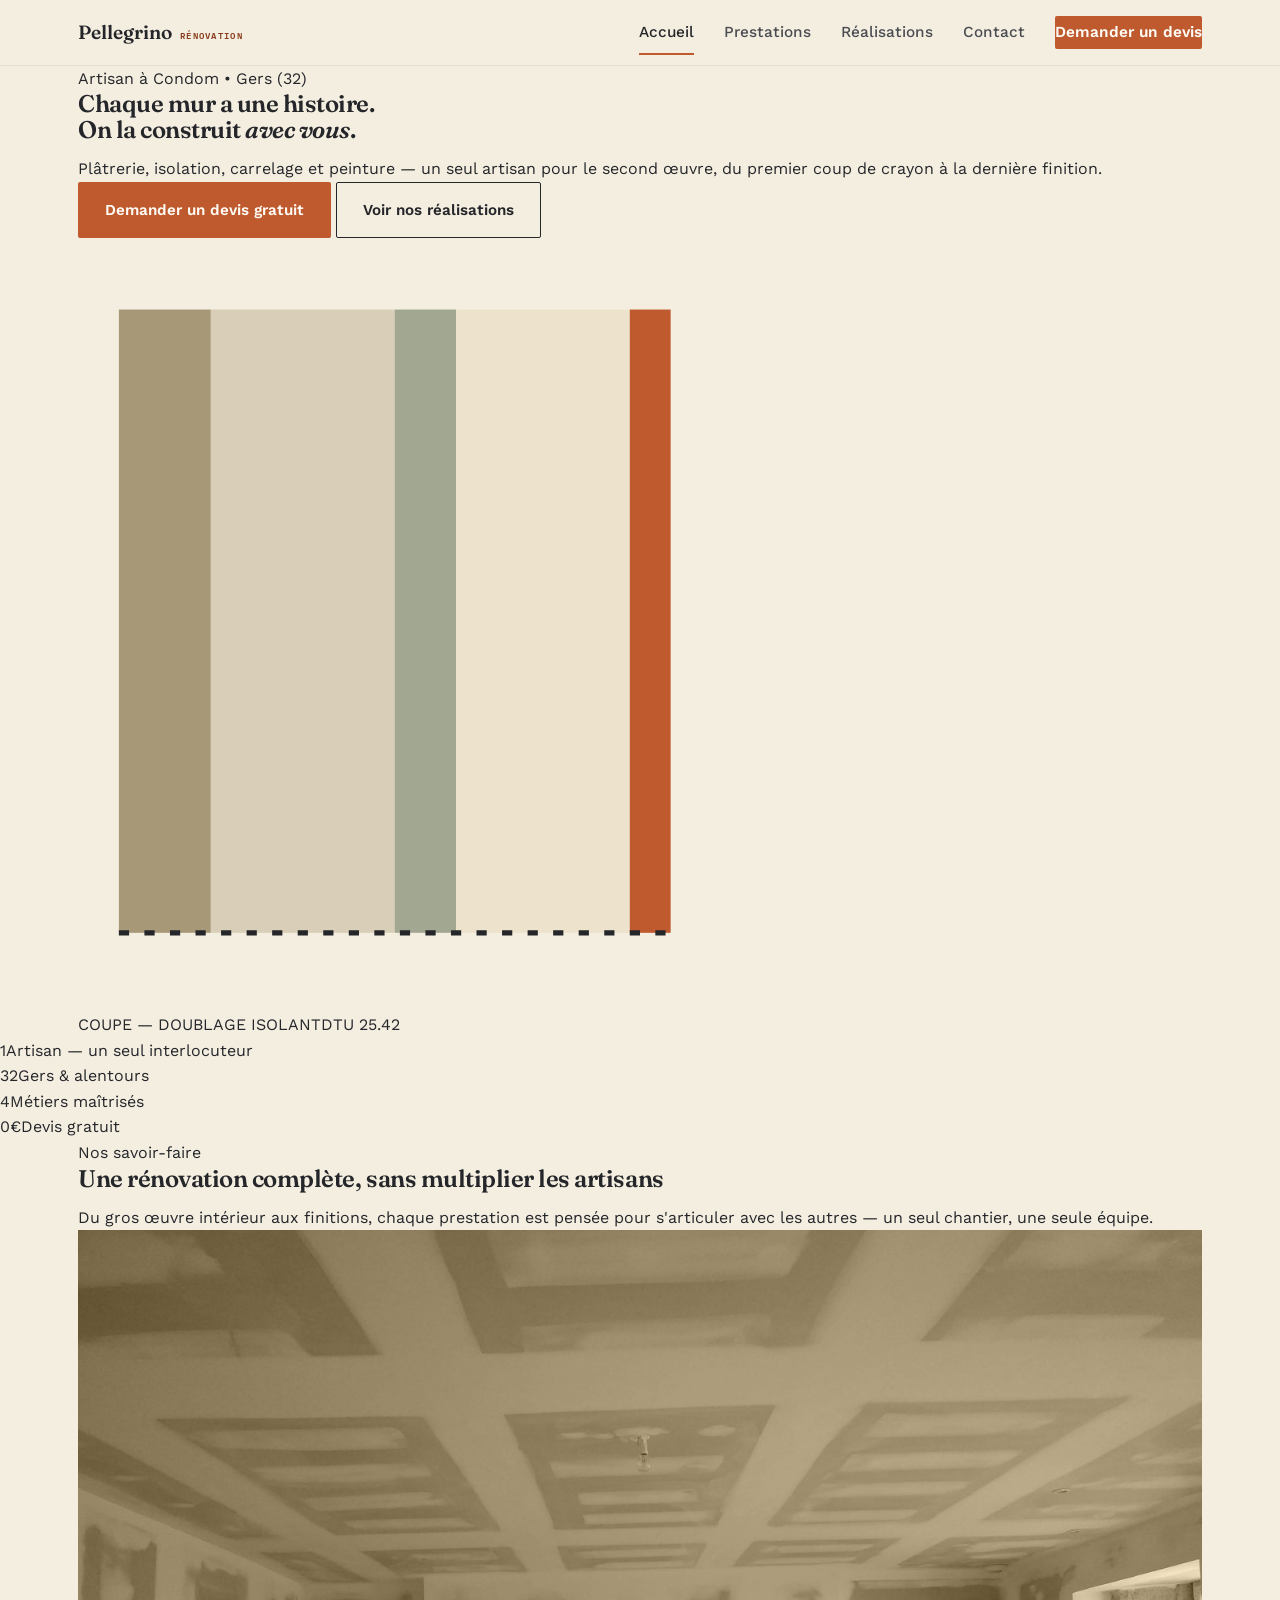
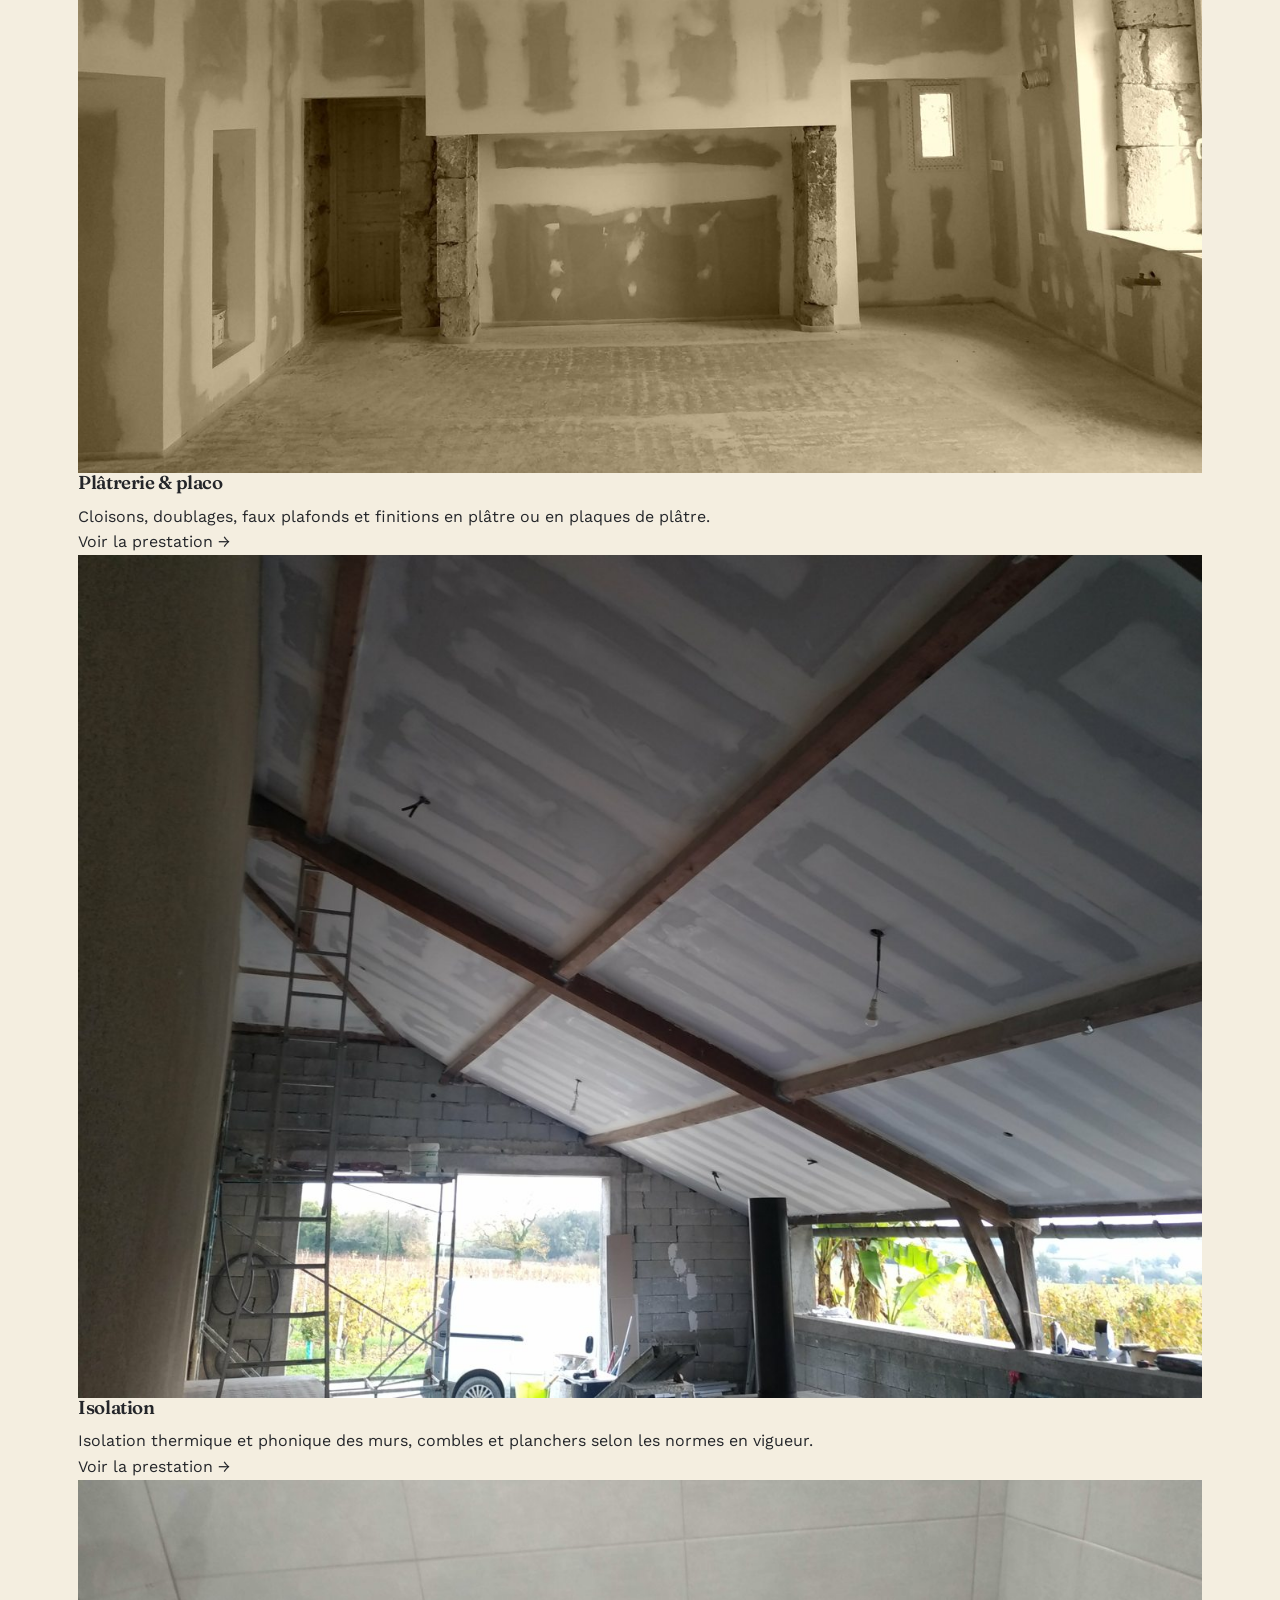
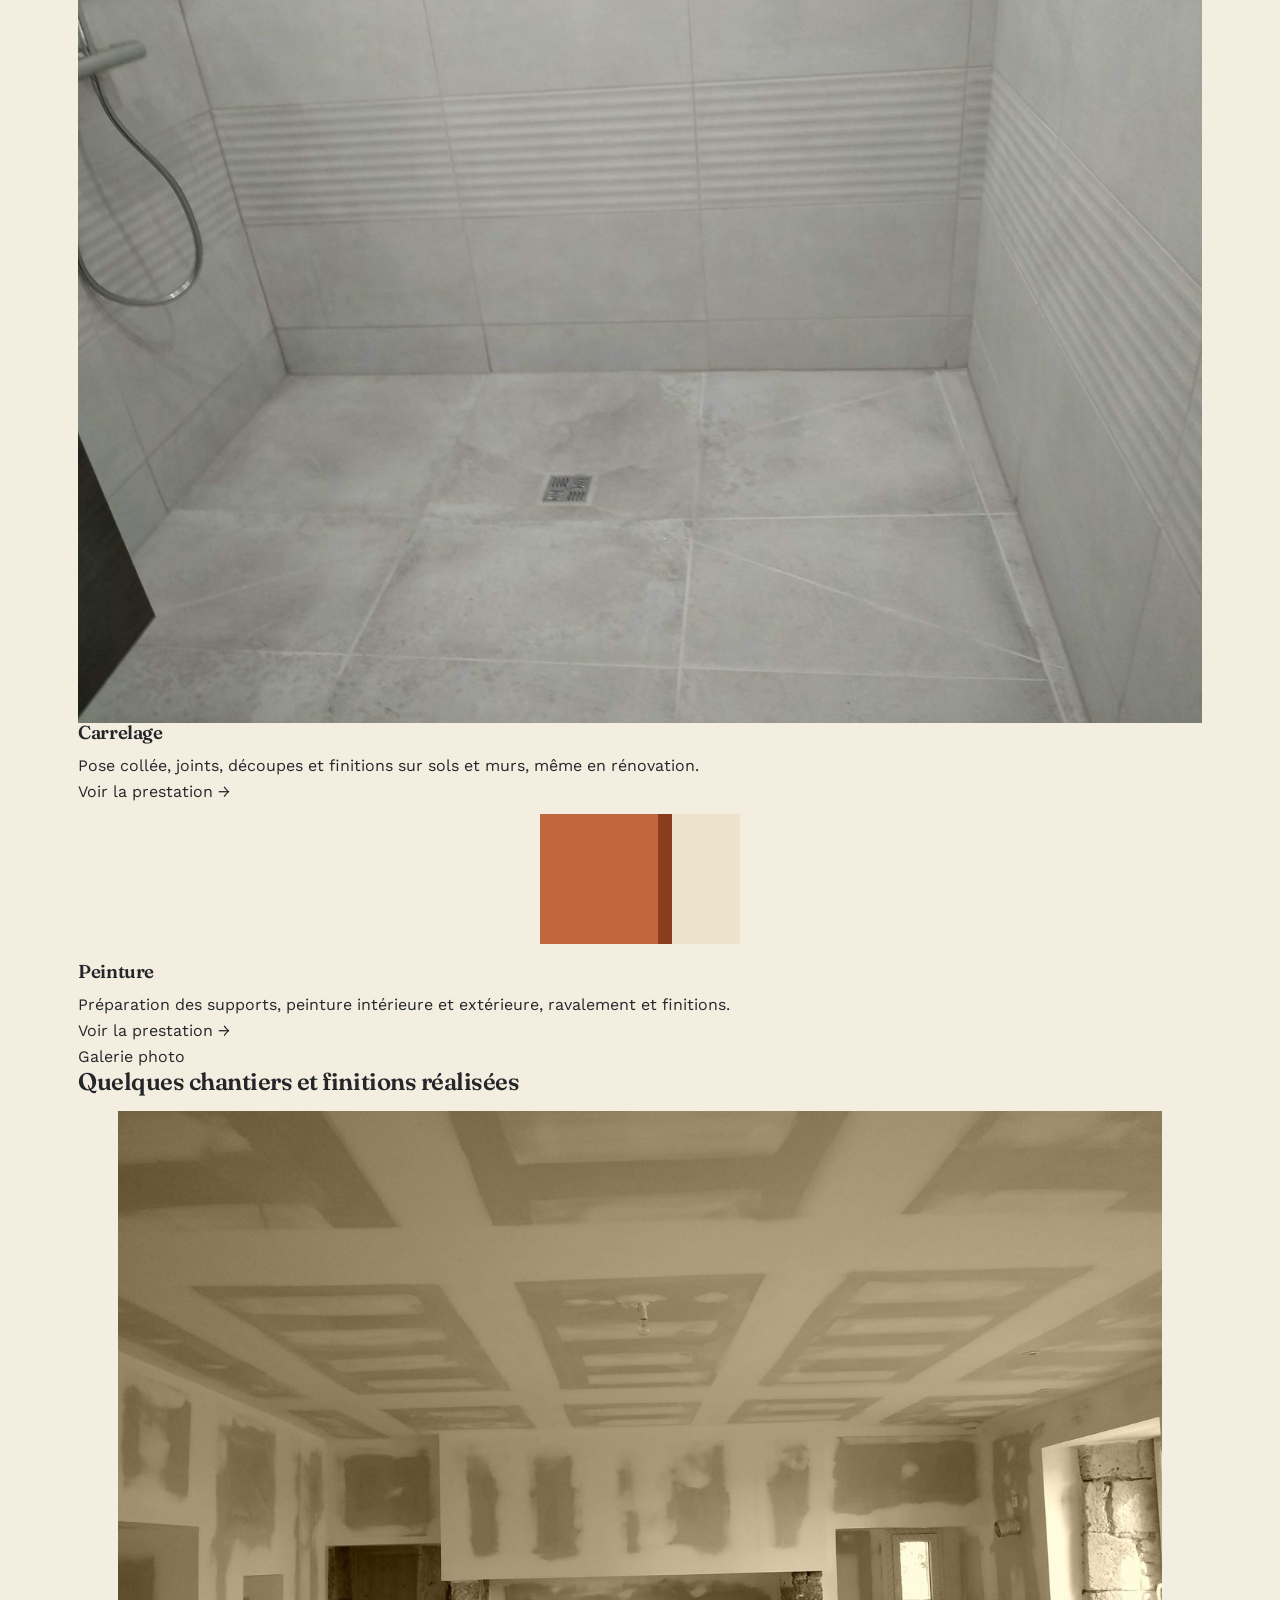
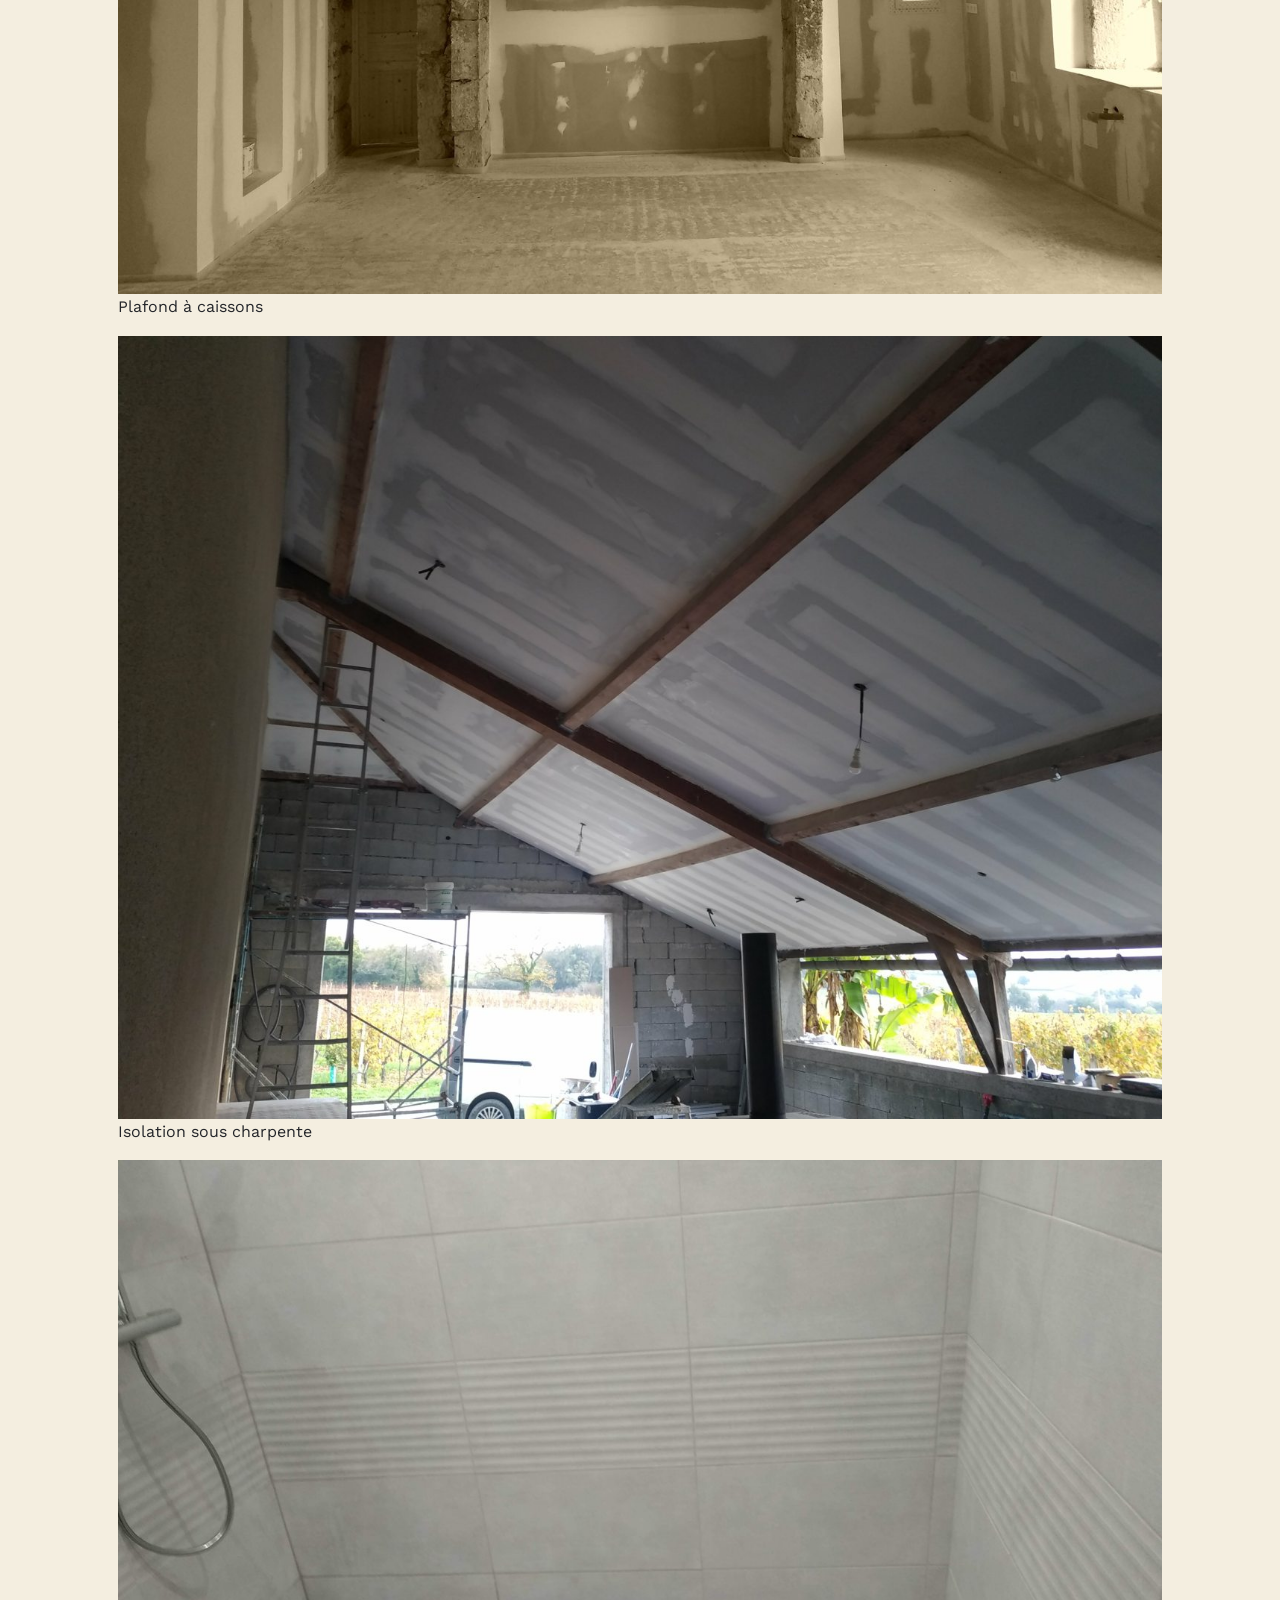
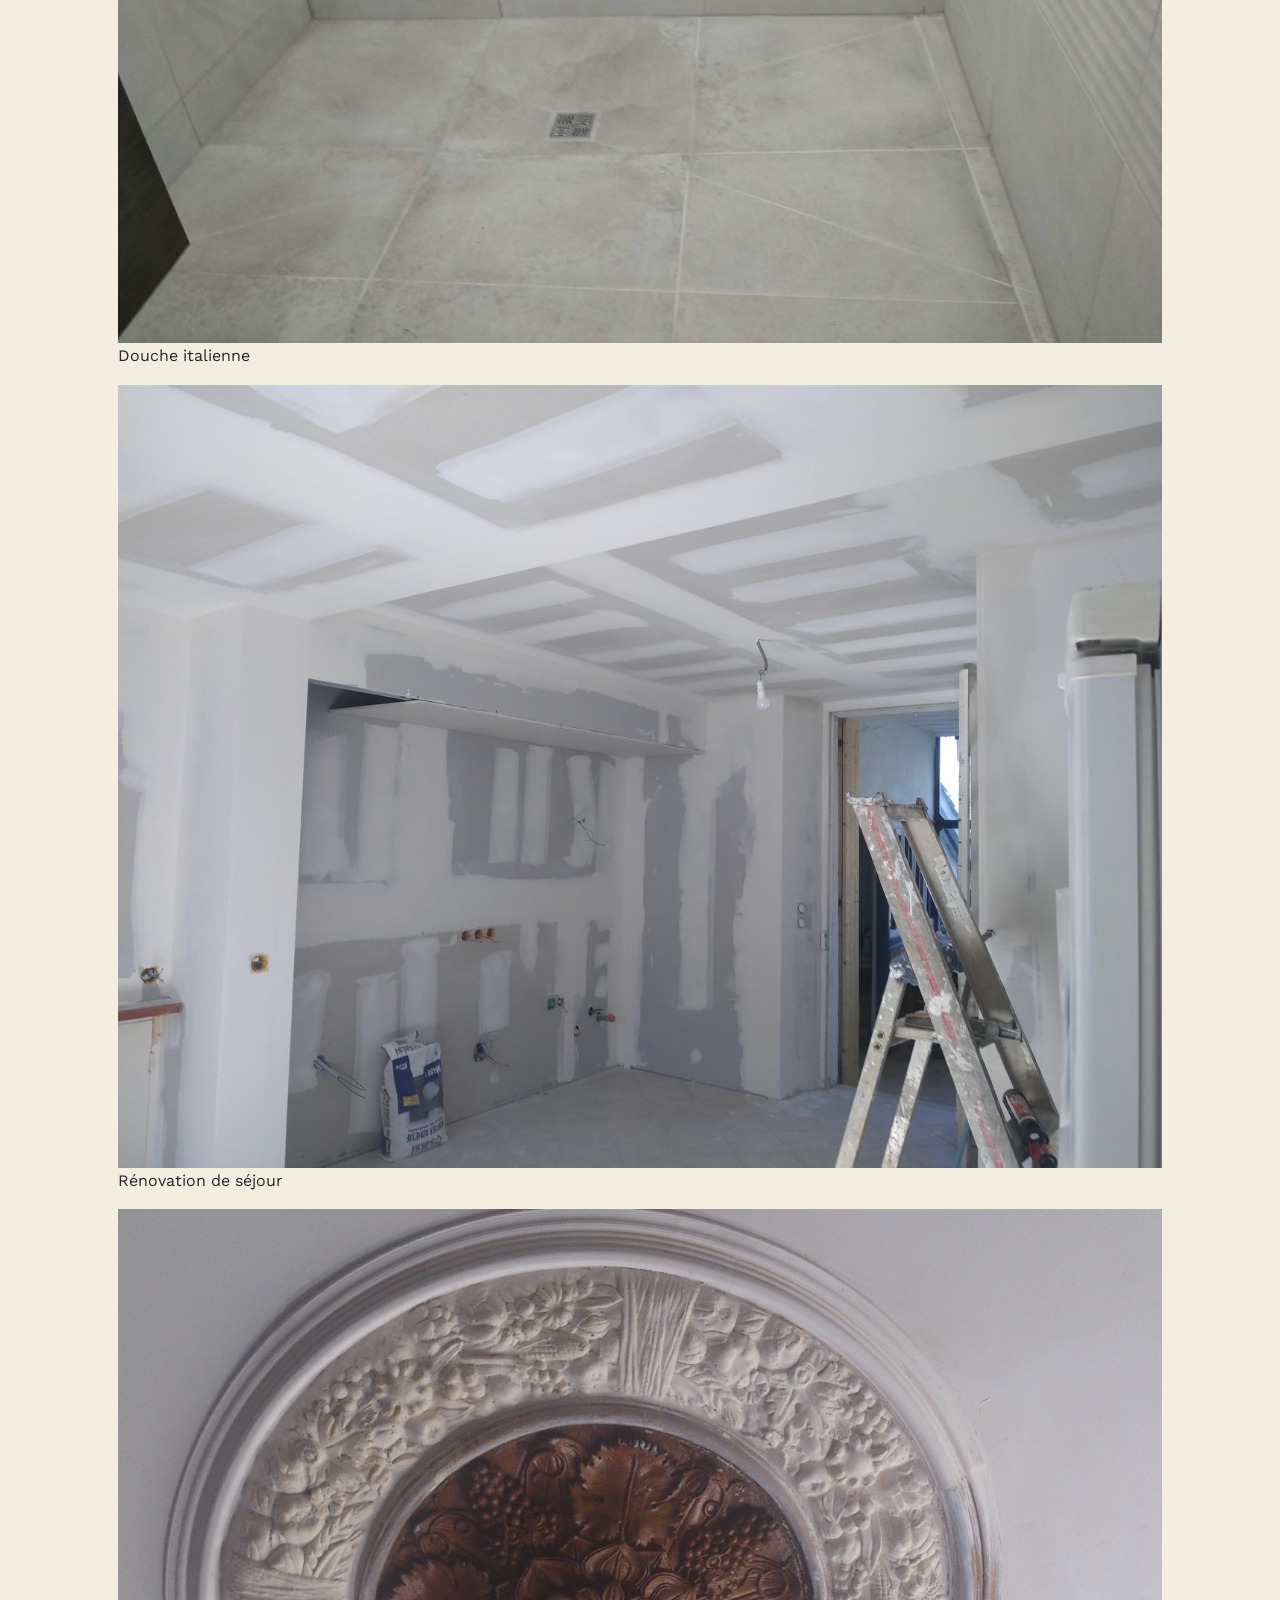
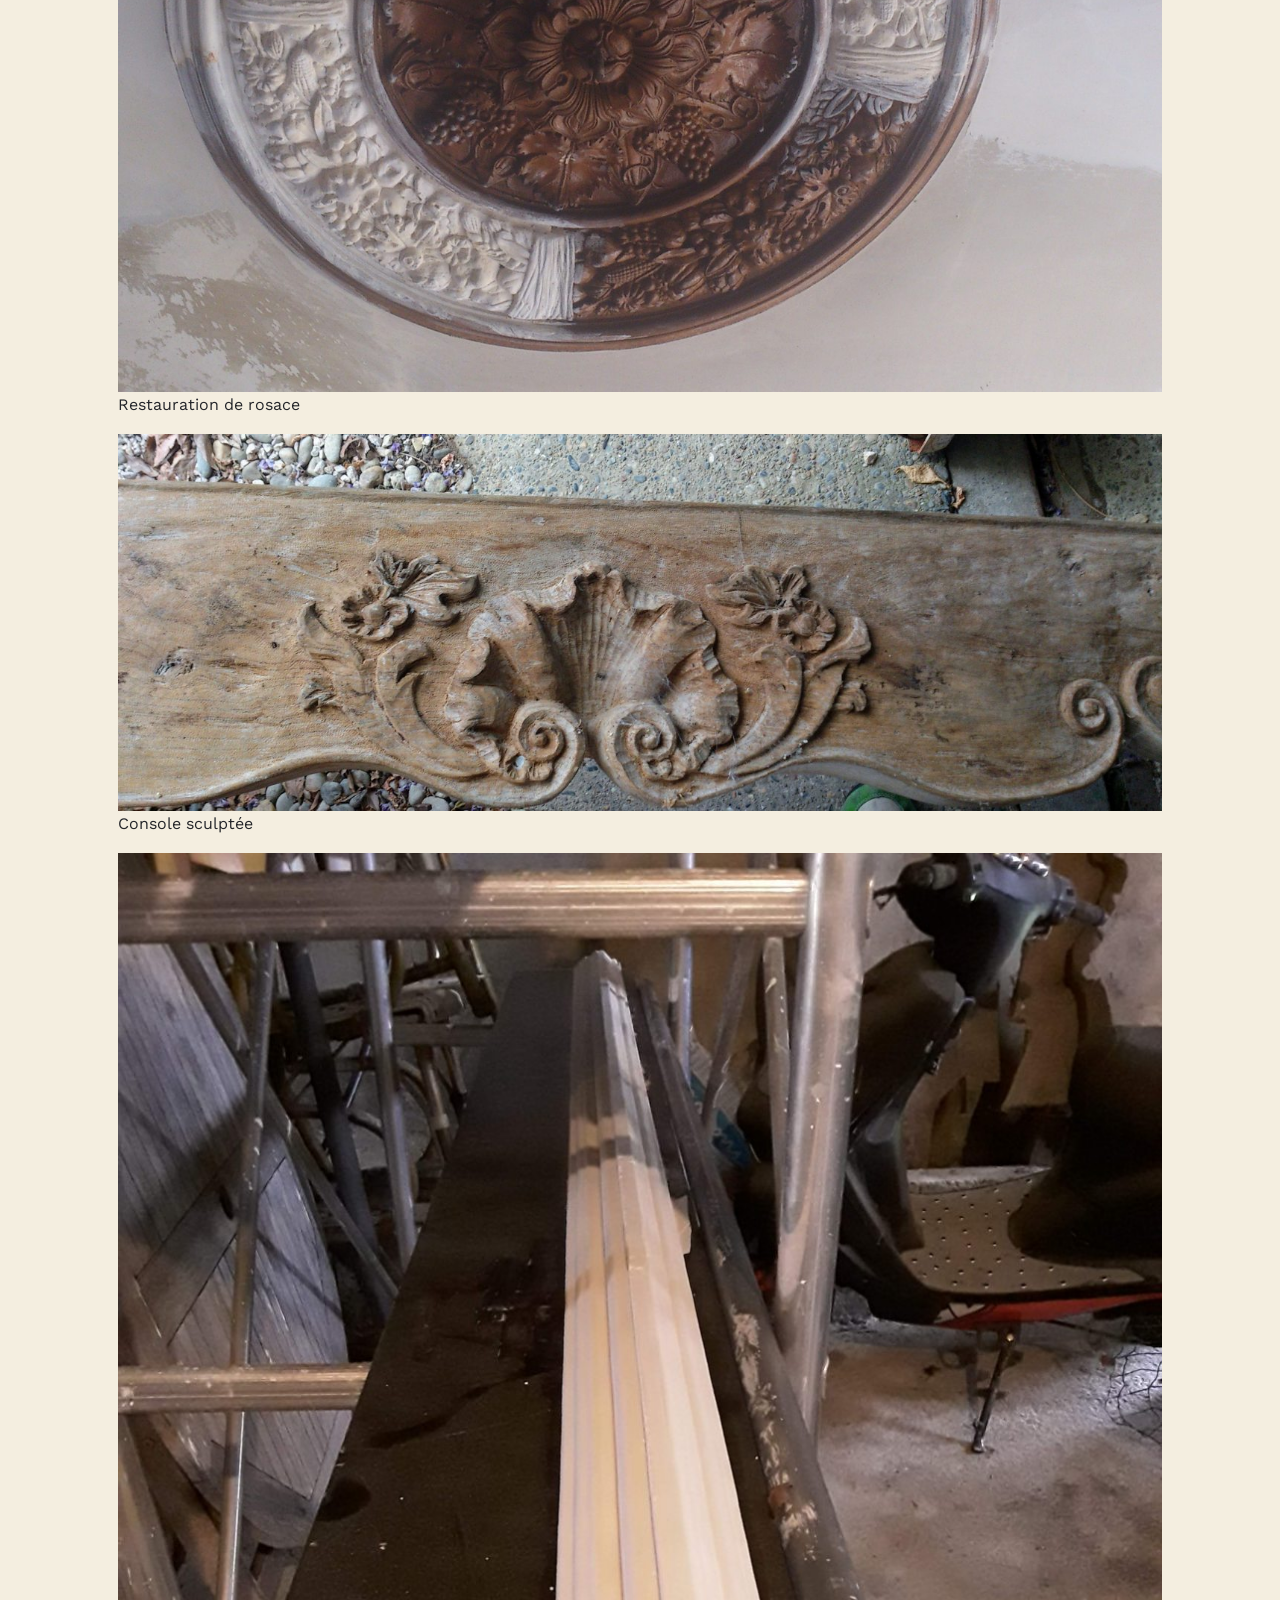
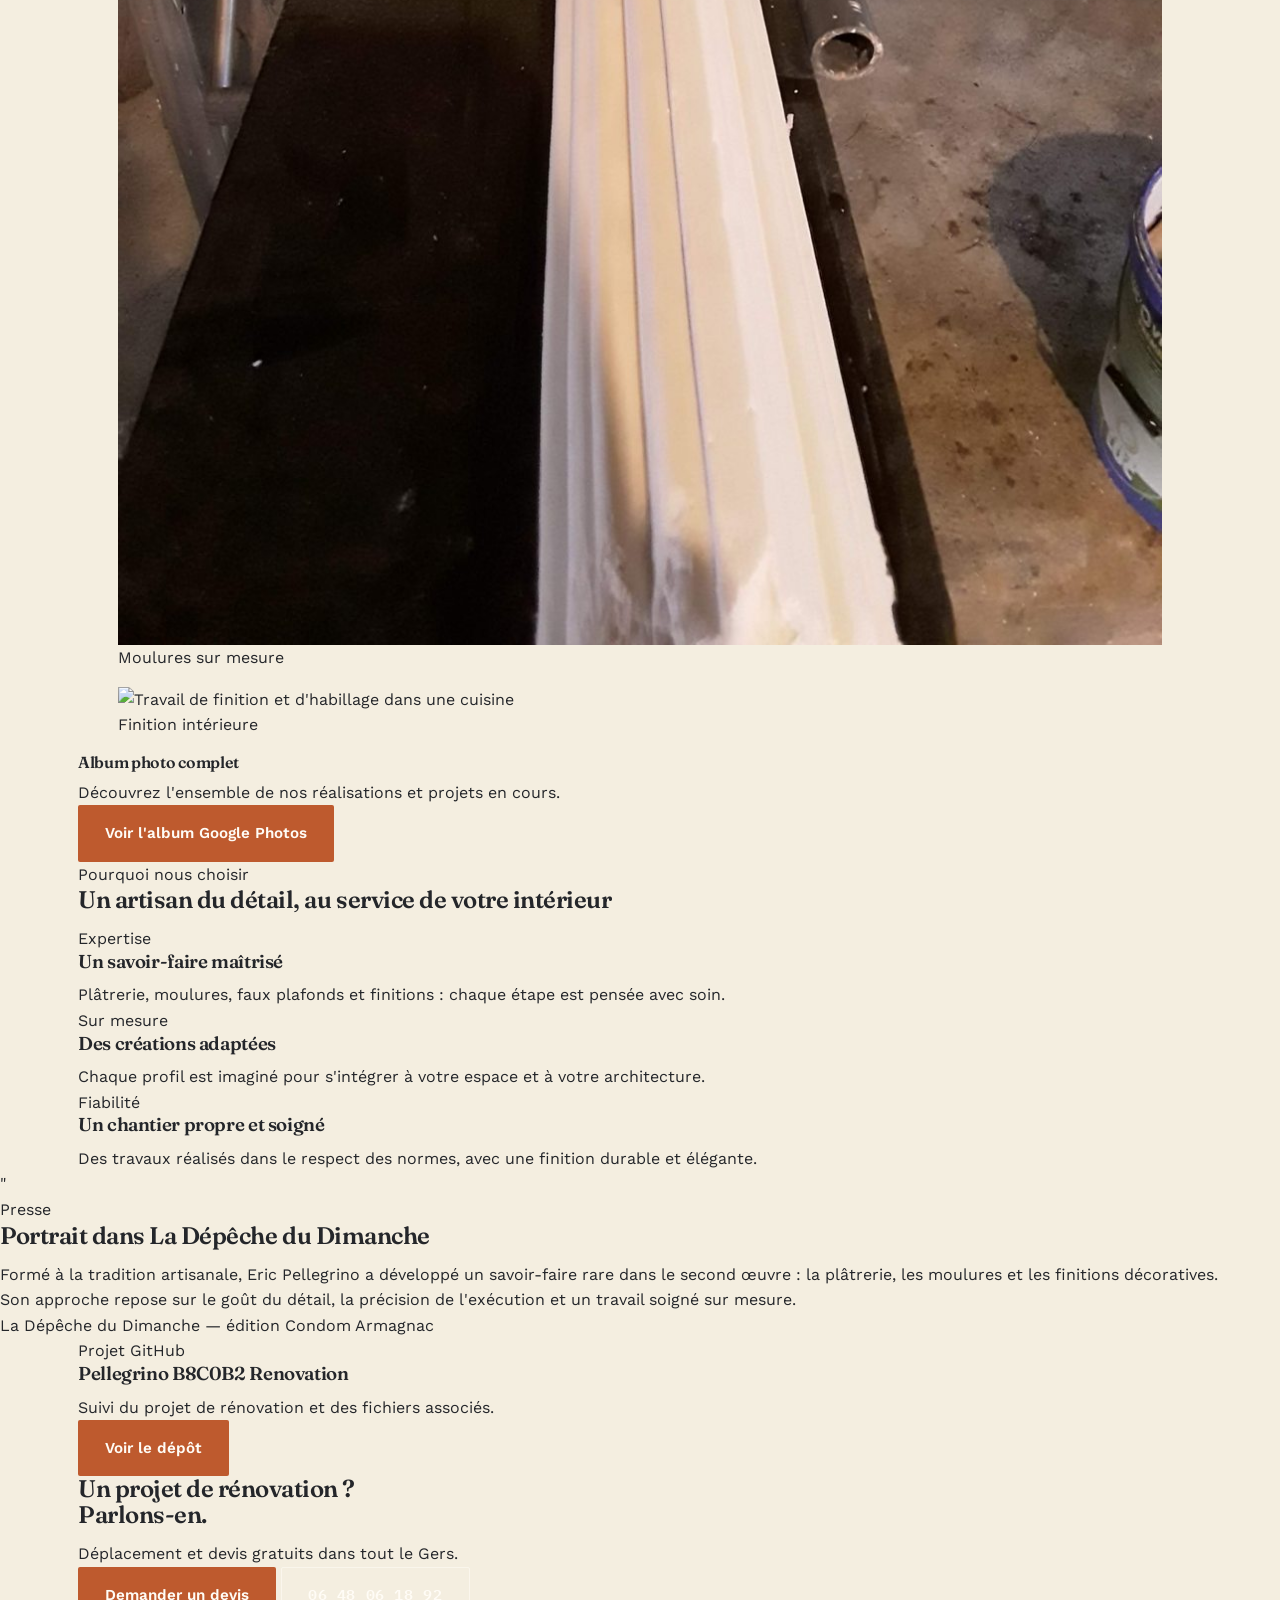
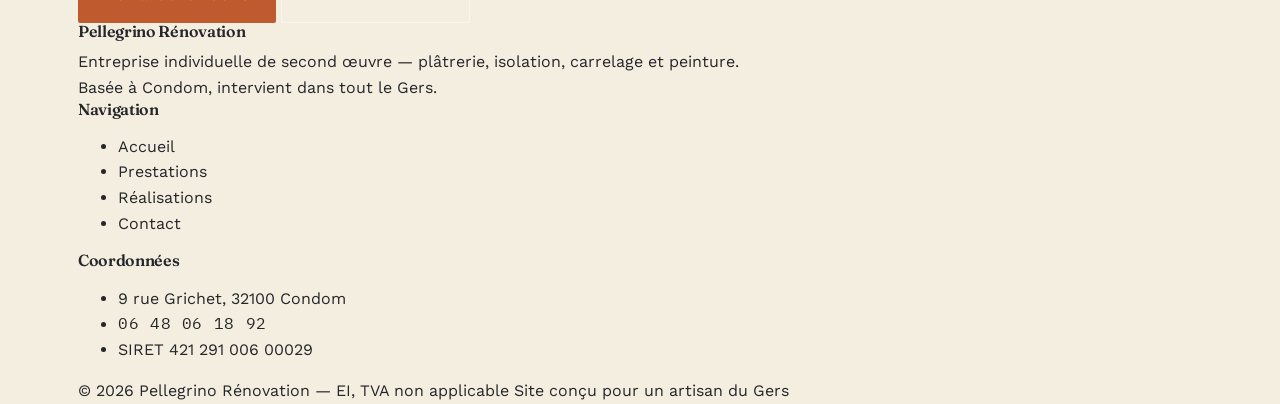
==== index.html @ 042ff61c "Ajouter lien Google Photos dans la galerie de la page d'accueil" ====
<!DOCTYPE html>
<html lang="fr">
<head>
  <meta charset="UTF-8" />
  <meta name="viewport" content="width=device-width, initial-scale=1.0" />
  <title>Pellegrino Rénovation — Artisan second œuvre à Condom</title>
  <meta name="description" content="Plâtrerie, isolation, carrelage, peinture et finitions. Artisan à Condom, intervient dans tout le Gers." />
  <link rel="preconnect" href="https://fonts.googleapis.com">
  <link rel="preconnect" href="https://fonts.gstatic.com" crossorigin>
  <link href="https://fonts.googleapis.com/css2?family=Fraunces:wght@400;500;600;700;800&family=IBM+Plex+Mono:wght@400;500;600&family=Work+Sans:wght@400;500;600;700&display=swap" rel="stylesheet">
  <style>
    :root{
      --chaux:#F4EEE0;
      --chaux-warm:#EDE3CC;
      --ardoise:#24262A;
      --ardoise-soft:#4A4D52;
      --terre-cuite:#BE5A2E;
      --terre-cuite-dark:#8A3D1D;
      --pierre:#A79878;
      --pierre-light:#D9CFB8;
      --sauge:#5F6E52;
      --blanc:#FFFCF6;
      --ombre:0 18px 40px -18px rgba(36,38,42,.35);
      --rayon:2px;
    }
    *{box-sizing:border-box;}
    html{scroll-behavior:smooth;}
    body{
      margin:0;
      background:var(--chaux);
      color:var(--ardoise);
      font-family:"Work Sans", sans-serif;
      line-height:1.6;
      font-size:16px;
      -webkit-font-smoothing:antialiased;
    }
    img{max-width:100%; display:block;}
    a{text-decoration:none; color:inherit;}
    h1,h2,h3,h4{
      margin:0 0 .55em;
      font-family:"Fraunces", serif;
      line-height:1.08;
      letter-spacing:-.02em;
      color:var(--ardoise);
      font-weight:600;
    }
    p{margin:0;}
    .mono{font-family:"IBM Plex Mono", monospace; letter-spacing:.04em;}
    .wrap{max-width:1180px; margin:0 auto; padding:0 28px;}
    .btn{
      display:inline-flex; align-items:center; justify-content:center; gap:10px;
      padding:15px 26px; border-radius:2px; font-weight:600; font-size:.95rem;
      transition:all .2s ease; border:1px solid transparent; cursor:pointer; text-decoration:none;
    }
    .btn-primary{background:var(--terre-cuite); color:var(--blanc);}
    .btn-primary:hover{background:var(--terre-cuite-dark); transform:translateY(-1px);}
    .btn-ghost{border-color:var(--ardoise); color:var(--ardoise); background:transparent;}
    .btn-ghost:hover{background:var(--ardoise); color:var(--blanc);}
    .btn-ghost-light{border-color:rgba(255,252,246,.6); background:transparent; color:var(--blanc);}
    .btn-ghost-light:hover{background:var(--blanc); color:var(--terre-cuite-dark);}
    .site-nav{
      position:sticky; top:0; z-index:50; background:rgba(244,238,224,.92); backdrop-filter:blur(8px);
      border-bottom:1px solid rgba(36,38,42,.08);
    }
    .nav-inner{max-width:1180px; margin:0 auto; padding:16px 28px; display:flex; align-items:center; justify-content:space-between; gap:24px;}
    .brand{display:flex; align-items:baseline; gap:8px; font-family:"Fraunces", serif; font-size:1.2rem; font-weight:600; color:var(--ardoise);}
    .brand small{font-family:"IBM Plex Mono", monospace; font-size:.58rem; letter-spacing:.14em; text-transform:uppercase; color:var(--terre-cuite-dark);}
    .nav-links{display:flex; align-items:center; gap:30px; font-size:.96rem; font-weight:500;}
    .nav-links a{position:relative; color:var(--ardoise-soft); padding:4px 0;}
    .nav-links a:hover{color:var(--terre-cuite-dark);}
    .nav-links a.active{color:var(--ardoise);}
    .nav-links a.active::after{content:""; position:absolute; left:0; right:0; bottom:-6px; height:2px; background:var(--terre-cuite);}
    .nav-cta{background:var(--terre-cuite); color:var(--blanc)!important; padding:12px 20px; border-radius:2px; font-weight:600; white-space:nowrap;}
    .nav-cta:hover{background:var(--terre-cuite-dark);}
    .nav-toggle{display:none;}
    .burger{display:none;}
    @media (max-width:860px){
      .nav-links{position:fixed; inset:64px 0 auto 0; padding:8px 28px 28px; background:rgba(244,238,224,.98); flex-direction:column; align-items:flex-start; gap:0; border-top:1px solid rgba(36,38[...]
      .nav-toggle:checked ~ .nav-links{opacity:1; pointer-events:auto; transform:translateY(0);}
      .nav-links a{width:100%; padding:14px 0; border-bottom:1px solid rgba(36,38,42,.08);}
      .nav-links .nav-cta{width:100%; margin-top:12px; text-align:center; border-bottom:none;}
      .burger{display:flex; flex-direction:column; gap:5px; width:28px; cursor:pointer;}
      .burger span{display:block; background:var(--ardoise); height:2px;}
      .nav-toggle:checked ~ .burger span:nth-child(1){transform:translateY(7px) rotate(45deg);}
      .nav-toggle:checked ~ .burger span:nth-child(2){opacity:0;}
      .nav-toggle:checked ~ .burger span:nth-child(3){transform:translateY(-7px) rotate(-45deg);}
    }
    .hero{padding:76px 0 64px;}
    .hero-inner{display:grid; grid-template-columns:1.05fr .95fr; gap:52px; align-items:center;}
    .eyebrow{display:inline-flex; align-items:center; gap:10px; font-family:"IBM Plex Mono", monospace; font-size:.76rem; letter-spacing:.14em; text-transform:uppercase; color:var(--terre-cuite-dark);}
    .eyebrow::before{content:""; width:20px; height:1px; background:var(--terre-cuite-dark); display:block;}
    .hero h1{font-size:clamp(2.5rem, 5vw, 4rem); max-width:12ch; margin-bottom:22px;}
    .hero h1 em{font-style:italic; color:var(--terre-cuite-dark);}
    .hero .lede{font-size:1.12rem; color:var(--ardoise-soft); max-width:46ch; margin-bottom:30px;}
    .hero-ctas{display:flex; flex-wrap:wrap; gap:14px;}
    .crosssection-card{background:var(--blanc); border:1px solid rgba(36,38,42,.08); border-radius:6px; box-shadow:var(--ombre); padding:26px 22px 20px;}
    .crosssection-card svg{width:100%; height:220px; display:block; border-radius:4px; background:linear-gradient(180deg, #F1F0EE, #E7E3DA);}
    .crosssection-card .cap{display:flex; justify-content:space-between; align-items:baseline; font-family:"IBM Plex Mono", monospace; font-size:.7rem; letter-spacing:.06em; color:var(--ardoise-soft); margin-top:10px;}
    .strip{border-top:1px solid rgba(36,38,42,.1); border-bottom:1px solid rgba(36,38,42,.1); background:var(--chaux-warm);}
    .strip-inner{max-width:1180px; margin:0 auto; display:grid; grid-template-columns:repeat(4,1fr);}
    .strip-item{padding:22px 28px; border-right:1px solid rgba(36,38,42,.1);}
    .strip-item:last-child{border-right:none;}
    .strip-item .num{display:block; font-family:"Fraunces", serif; font-size:1.55rem; color:var(--terre-cuite-dark); margin-bottom:8px;}
    .strip-item .lab{font-family:"IBM Plex Mono", monospace; font-size:.7rem; text-transform:uppercase; letter-spacing:.06em; color:var(--ardoise-soft);}
    section{padding:88px 0;}
    .section-head{max-width:640px; margin-bottom:42px;}
    .section-head h2{font-size:clamp(2rem, 3vw, 2.8rem); margin-bottom:12px;}
    .section-head p{font-size:1.04rem; color:var(--ardoise-soft);}
    .metier-grid{display:grid; grid-template-columns:repeat(2,1fr); gap:1px; background:rgba(36,38,42,.12); border:1px solid rgba(36,38,42,.12);}
    .metier-card{display:flex; flex-direction:column; gap:14px; padding:28px 26px 24px; background:var(--blanc); transition:background .2s ease;}
    .metier-card:hover{background:var(--chaux-warm);}
    .metier-card .icon{width:100%; height:150px; overflow:hidden; background:var(--chaux-warm); border-radius:4px;}
    .metier-card .icon img{width:100%; height:100%; object-fit:cover; display:block;}
    .metier-card h3{font-size:1.16rem;}
    .metier-card p{color:var(--ardoise-soft); flex:1;}
    .metier-card .go{font-family:"IBM Plex Mono", monospace; font-size:.72rem; letter-spacing:.06em; text-transform:uppercase; color:var(--terre-cuite-dark);}
    .gallery-section{padding-top:8px;}
    .gallery-grid{display:grid; grid-template-columns: repeat(4, minmax(0,1fr)); gap:18px;}
    .gallery-card{background:var(--blanc); border:1px solid rgba(36,38,42,.08); border-radius:6px; box-shadow:var(--ombre); overflow:hidden;}
    .gallery-card.large{grid-column:span 2;}
    .gallery-card img{width:100%; height:260px; object-fit:cover; display:block;}
    .gallery-card.large img{height:420px;}
    .gallery-card figcaption{padding:12px 14px 16px; font-family:"IBM Plex Mono", monospace; font-size:.68rem; letter-spacing:.06em; text-transform:uppercase; color:var(--ardoise-soft);}
    .gallery-link-box{background:var(--blanc); border:1px solid rgba(36,38,42,.08); border-radius:6px; box-shadow:var(--ombre); padding:28px; text-align:center; margin-top:24px;}
    .gallery-link-box h4{font-size:1rem; margin-bottom:8px; color:var(--ardoise);}
    .gallery-link-box p{color:var(--ardoise-soft); font-size:.95rem; margin-bottom:16px;}
    .why-grid{display:grid; grid-template-columns:repeat(3,1fr); gap:36px;}
    .why-item .tag{display:block; margin-bottom:10px; font-family:"IBM Plex Mono", monospace; font-size:.72rem; text-transform:uppercase; letter-spacing:.08em; color:var(--terre-cuite-dark);}
    .why-item h3{font-size:1.14rem; margin-bottom:10px;}
    .why-item p{color:var(--ardoise-soft);}
    .quote-section{background:var(--chaux-warm); border-top:1px solid rgba(36,38,42,.1); border-bottom:1px solid rgba(36,38,42,.1);}
    .quote-inner{display:grid; grid-template-columns:auto 1fr; gap:28px; align-items:start; max-width:900px; margin:0 auto; padding:64px 28px;}
    .quote-mark{font-family:"Fraunces", serif; font-weight:800; font-size:3rem; color:var(--pierre); line-height:1;}
    .quote-inner h2{font-size:1.6rem; margin-bottom:14px;}
    .quote-inner p{color:var(--ardoise-soft); margin-bottom:10px;}
    .quote-source{font-family:"IBM Plex Mono", monospace; font-size:.72rem; letter-spacing:.05em; text-transform:uppercase; color:var(--ardoise-soft);}
    .project-github{padding:44px 0;}
    .project-box{background:var(--blanc); border:1px solid rgba(36,38,42,.08); box-shadow:var(--ombre); padding:32px 28px; border-radius:8px; max-width:640px;}
    .project-box h3{margin:0 0 12px; font-size:clamp(1.4rem, 2vw, 1.8rem);}
    .project-box p{color:var(--ardoise-soft); margin-bottom:18px;}
    .cta-band{background:var(--ardoise); color:var(--blanc); padding:64px 0;}
    .cta-band .wrap{display:flex; align-items:center; justify-content:space-between; gap:24px; flex-wrap:wrap;}
    .cta-band h2{color:var(--blanc); font-size:clamp(1.8rem,3vw,2.4rem); max-width:16ch;}
    .cta-band p{color:rgba(255,252,246,.72); margin-top:8px; max-width:38ch;}
    .cta-band .ctas{display:flex; flex-wrap:wrap; gap:14px;}
    footer{background:var(--chaux-warm); border-top:1px solid rgba(36,38,42,.1); padding:52px 0 28px;}
    .footer-grid{display:grid; grid-template-columns:1.4fr 1fr 1fr; gap:40px; margin-bottom:32px;}
    .footer-grid h4{margin-bottom:14px; font-family:"IBM Plex Mono", monospace; font-size:.72rem; text-transform:uppercase; letter-spacing:.08em; color:var(--ardoise-soft);}
    .footer-grid p, .footer-grid li{color:var(--ardoise-soft); font-size:.93rem;}
    .footer-grid ul{list-style:none; padding:0; margin:0; display:flex; flex-direction:column; gap:8px;}
    .footer-bottom{border-top:1px solid rgba(36,38,42,.12); padding-top:18px; display:flex; justify-content:space-between; gap:14px; flex-wrap:wrap; font-family:"IBM Plex Mono", monospace; font-size:.72rem;}
    @media (max-width:980px){
      .hero-inner{grid-template-columns:1fr;}
      .gallery-grid{grid-template-columns:repeat(2, minmax(0,1fr));}
      .gallery-card.large{grid-column:span 2;}
      .why-grid{grid-template-columns:1fr;}
      .footer-grid{grid-template-columns:1fr;}
      .strip-inner{grid-template-columns:repeat(2,1fr);}
    }
    @media (max-width:560px){
      .gallery-grid{grid-template-columns:1fr;}
      .gallery-card.large{grid-column:auto;}
      .gallery-card img, .gallery-card.large img{height:260px;}
      .nav-inner{padding:14px 20px;}
      .wrap{padding:0 20px;}
      .strip-item{padding:16px 18px;}
      .cta-band .wrap{align-items:flex-start;}
    }
  </style>
</head>
<body>
  <header class="site-nav">
    <div class="nav-inner">
      <a class="brand" href="index.html">Pellegrino <small>Rénovation</small></a>
      <input type="checkbox" id="nav-toggle" class="nav-toggle" />
      <nav class="nav-links">
        <a class="active" href="index.html">Accueil</a>
        <a href="services.html">Prestations</a>
        <a href="realisations.html">Réalisations</a>
        <a href="contact.html">Contact</a>
        <a class="nav-cta" href="contact.html">Demander un devis</a>
      </nav>
      <label class="burger" for="nav-toggle" aria-label="Ouvrir le menu">
        <span></span><span></span><span></span>
      </label>
    </div>
  </header>

  <section class="hero">
    <div class="wrap hero-inner">
      <div>
        <span class="eyebrow">Artisan à Condom • Gers (32)</span>
        <h1>Chaque mur a une histoire.<br>On la construit <em>avec vous</em>.</h1>
        <p class="lede">Plâtrerie, isolation, carrelage et peinture — un seul artisan pour le second œuvre, du premier coup de crayon à la dernière finition.</p>
        <div class="hero-ctas">
          <a class="btn btn-primary" href="contact.html">Demander un devis gratuit</a>
          <a class="btn btn-ghost" href="realisations.html">Voir nos réalisations</a>
        </div>
      </div>
      <div class="crosssection-card">
        <svg viewBox="0 0 220 150" role="img" aria-label="Coupe d'un mur doublé">
          <rect x="0" y="0" width="220" height="150" fill="none"/>
          <rect x="8" y="14" width="18" height="122" fill="#A79878"/>
          <rect x="26" y="14" width="36" height="122" fill="#D9CFB8"/>
          <rect x="62" y="14" width="12" height="122" fill="#5F6E52" opacity=".55"/>
          <rect x="74" y="14" width="34" height="122" fill="#EDE3CC"/>
          <rect x="108" y="14" width="8" height="122" fill="#BE5A2E"/>
          <line x1="8" y1="136" x2="116" y2="136" stroke="#24262A" stroke-width="1" stroke-dasharray="2 3"/>
        </svg>
        <div class="cap"><span>COUPE — DOUBLAGE ISOLANT</span><span>DTU 25.42</span></div>
      </div>
    </div>
  </section>

  <div class="strip">
    <div class="strip-inner">
      <div class="strip-item"><span class="num">1</span><span class="lab">Artisan — un seul interlocuteur</span></div>
      <div class="strip-item"><span class="num">32</span><span class="lab">Gers &amp; alentours</span></div>
      <div class="strip-item"><span class="num">4</span><span class="lab">Métiers maîtrisés</span></div>
      <div class="strip-item"><span class="num">0€</span><span class="lab">Devis gratuit</span></div>
    </div>
  </div>

  <section id="savoir-faire">
    <div class="wrap">
      <div class="section-head">
        <span class="eyebrow">Nos savoir-faire</span>
        <h2>Une rénovation complète, sans multiplier les artisans</h2>
        <p>Du gros œuvre intérieur aux finitions, chaque prestation est pensée pour s'articuler avec les autres — un seul chantier, une seule équipe.</p>
      </div>
      <div class="metier-grid">
        <a class="metier-card" href="services.html#platrerie">
          <div class="icon"><img src="images/lanne-salon-05-cheminee-caissons.jpg" alt="Plafond à caissons et cheminée restaurés" loading="lazy"></div>
          <h3>Plâtrerie &amp; placo</h3>
          <p>Cloisons, doublages, faux plafonds et finitions en plâtre ou en plaques de plâtre.</p>
          <span class="go">Voir la prestation →</span>
        </a>
        <a class="metier-card" href="services.html#isolation">
          <div class="icon"><img src="images/isolation-05-vue-ensemble.jpg" alt="Isolation sous charpente et habillage de plafond" loading="lazy"></div>
          <h3>Isolation</h3>
          <p>Isolation thermique et phonique des murs, combles et planchers selon les normes en vigueur.</p>
          <span class="go">Voir la prestation →</span>
        </a>
        <a class="metier-card" href="services.html#carrelage">
          <div class="icon"><img src="images/sdb-04-douche-italienne.jpg" alt="Salle de bain avec douche italienne et carrelage" loading="lazy"></div>
          <h3>Carrelage</h3>
          <p>Pose collée, joints, découpes et finitions sur sols et murs, même en rénovation.</p>
          <span class="go">Voir la prestation →</span>
        </a>
        <a class="metier-card" href="services.html#peinture">
          <div class="icon">
            <svg viewBox="0 0 220 150" width="100%" height="150" role="img" aria-label="Application de peinture">
              <rect x="10" y="10" width="200" height="130" fill="#EDE3CC"/>
              <rect x="10" y="10" width="130" height="130" fill="#BE5A2E" opacity=".9"/>
              <rect x="128" y="10" width="14" height="130" fill="#8A3D1D"/>
            </svg>
          </div>
          <h3>Peinture</h3>
          <p>Préparation des supports, peinture intérieure et extérieure, ravalement et finitions.</p>
          <span class="go">Voir la prestation →</span>
        </a>
      </div>
    </div>
  </section>

  <section class="gallery-section" id="galerie">
    <div class="wrap">
      <div class="section-head">
        <span class="eyebrow">Galerie photo</span>
        <h2>Quelques chantiers et finitions réalisées</h2>
      </div>
      <div class="gallery-grid">
        <figure class="gallery-card large"><img src="images/lanne-salon-05-cheminee-caissons.jpg" alt="Salon rénové avec plafond à caissons et cheminée" loading="lazy"><figcaption>Plafond à caissons</figcaption></figure>
        <figure class="gallery-card"><img src="images/isolation-05-vue-ensemble.jpg" alt="Isolation sous charpente et habillage de plafond" loading="lazy"><figcaption>Isolation sous charpente</figcaption></figure>
        <figure class="gallery-card"><img src="images/sdb-04-douche-italienne.jpg" alt="Salle de bain avec douche italienne" loading="lazy"><figcaption>Douche italienne</figcaption></figure>
        <figure class="gallery-card"><img src="images/sejour-04-vue-ensemble.jpg" alt="Séjour rénové" loading="lazy"><figcaption>Rénovation de séjour</figcaption></figure>
        <figure class="gallery-card"><img src="images/fondelin-05-rosace-restauree.jpg" alt="Restauration d'une rosace en plâtre" loading="lazy"><figcaption>Restauration de rosace</figcaption></figure>
        <figure class="gallery-card"><img src="images/sculpture-console-01-cartouche.jpg" alt="Console sculptée en plâtre" loading="lazy"><figcaption>Console sculptée</figcaption></figure>
        <figure class="gallery-card"><img src="images/labarthe-staff-01-moulures-atelier.jpg" alt="Fabrication de moulures en plâtre en atelier" loading="lazy"><figcaption>Moulures sur mesure</figcaption></figure>
        <figure class="gallery-card"><img src="images/maison-04-cuisine.jpg" alt="Travail de finition et d'habillage dans une cuisine" loading="lazy"><figcaption>Finition intérieure</figcaption></figure>
      </div>
      <div class="gallery-link-box">
        <h4>Album photo complet</h4>
        <p>Découvrez l'ensemble de nos réalisations et projets en cours.</p>
        <a class="btn btn-primary" href="https://photos.app.goo.gl/oDGRQa57vA5d79eFA" target="_blank" rel="noopener noreferrer">
          Voir l'album Google Photos
        </a>
      </div>
    </div>
  </section>

  <section id="pourquoi">
    <div class="wrap">
      <div class="section-head">
        <span class="eyebrow">Pourquoi nous choisir</span>
        <h2>Un artisan du détail, au service de votre intérieur</h2>
      </div>
      <div class="why-grid">
        <div class="why-item"><span class="tag">Expertise</span><h3>Un savoir-faire maîtrisé</h3><p>Plâtrerie, moulures, faux plafonds et finitions : chaque étape est pensée avec soin.</p></div>
        <div class="why-item"><span class="tag">Sur mesure</span><h3>Des créations adaptées</h3><p>Chaque profil est imaginé pour s'intégrer à votre espace et à votre architecture.</p></div>
        <div class="why-item"><span class="tag">Fiabilité</span><h3>Un chantier propre et soigné</h3><p>Des travaux réalisés dans le respect des normes, avec une finition durable et élégante.</p></div>
      </div>
    </div>
  </section>

  <section class="quote-section">
    <div class="quote-inner">
      <span class="quote-mark">"</span>
      <div>
        <span class="eyebrow">Presse</span>
        <h2>Portrait dans La Dépêche du Dimanche</h2>
        <p>Formé à la tradition artisanale, Eric Pellegrino a développé un savoir-faire rare dans le second œuvre : la plâtrerie, les moulures et les finitions décoratives.</p>
        <p>Son approche repose sur le goût du détail, la précision de l'exécution et un travail soigné sur mesure.</p>
        <div class="quote-source">La Dépêche du Dimanche — édition Condom Armagnac</div>
      </div>
    </div>
  </section>

  <section class="project-github">
    <div class="wrap">
      <div class="project-box">
        <span class="eyebrow">Projet GitHub</span>
        <h3>Pellegrino B8C0B2 Renovation</h3>
        <p>Suivi du projet de rénovation et des fichiers associés.</p>
        <a class="btn btn-primary" href="https://github.com/PELLEGRINO132/pellegrino-b8c0b2renovation" target="_blank" rel="noopener noreferrer">
          Voir le dépôt
        </a>
      </div>
    </div>
  </section>

  <div class="cta-band">
    <div class="wrap">
      <div>
        <h2>Un projet de rénovation ?<br>Parlons-en.</h2>
        <p>Déplacement et devis gratuits dans tout le Gers.</p>
      </div>
      <div class="ctas">
        <a class="btn btn-primary" href="contact.html">Demander un devis</a>
        <a class="btn btn-ghost-light mono" href="tel:0648061892">06 48 06 18 92</a>
      </div>
    </div>
  </div>

  <footer>
    <div class="wrap">
      <div class="footer-grid">
        <div>
          <h4>Pellegrino Rénovation</h4>
          <p>Entreprise individuelle de second œuvre — plâtrerie, isolation, carrelage et peinture.<br>Basée à Condom, intervient dans tout le Gers.</p>
        </div>
        <div>
          <h4>Navigation</h4>
          <ul>
            <li><a href="index.html">Accueil</a></li>
            <li><a href="services.html">Prestations</a></li>
            <li><a href="realisations.html">Réalisations</a></li>
            <li><a href="contact.html">Contact</a></li>
          </ul>
        </div>
        <div>
          <h4>Coordonnées</h4>
          <ul>
            <li>9 rue Grichet, 32100 Condom</li>
            <li class="mono">06 48 06 18 92</li>
            <li>SIRET 421 291 006 00029</li>
          </ul>
        </div>
      </div>
      <div class="footer-bottom">
        <span>© 2026 Pellegrino Rénovation — EI, TVA non applicable</span>
        <span>Site conçu pour un artisan du Gers</span>
      </div>
    </div>
  </footer>
</body>
</html>
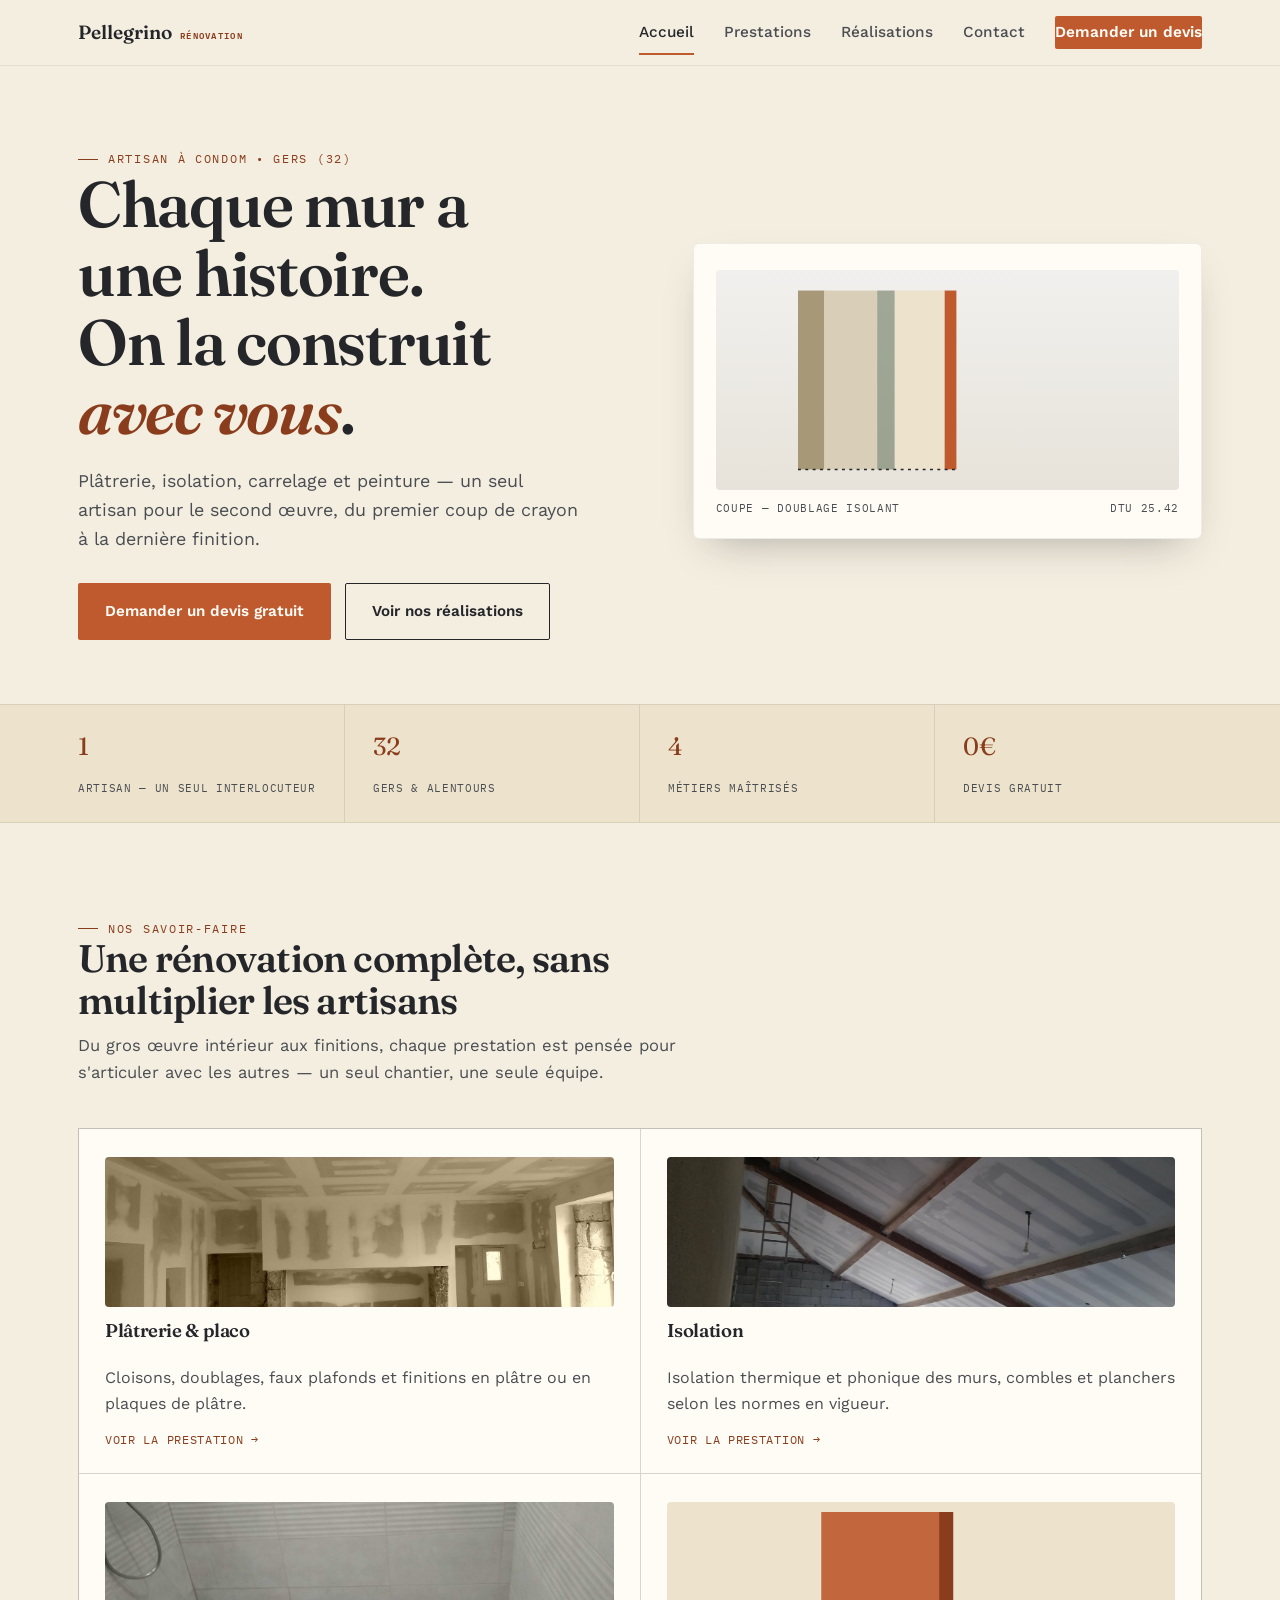
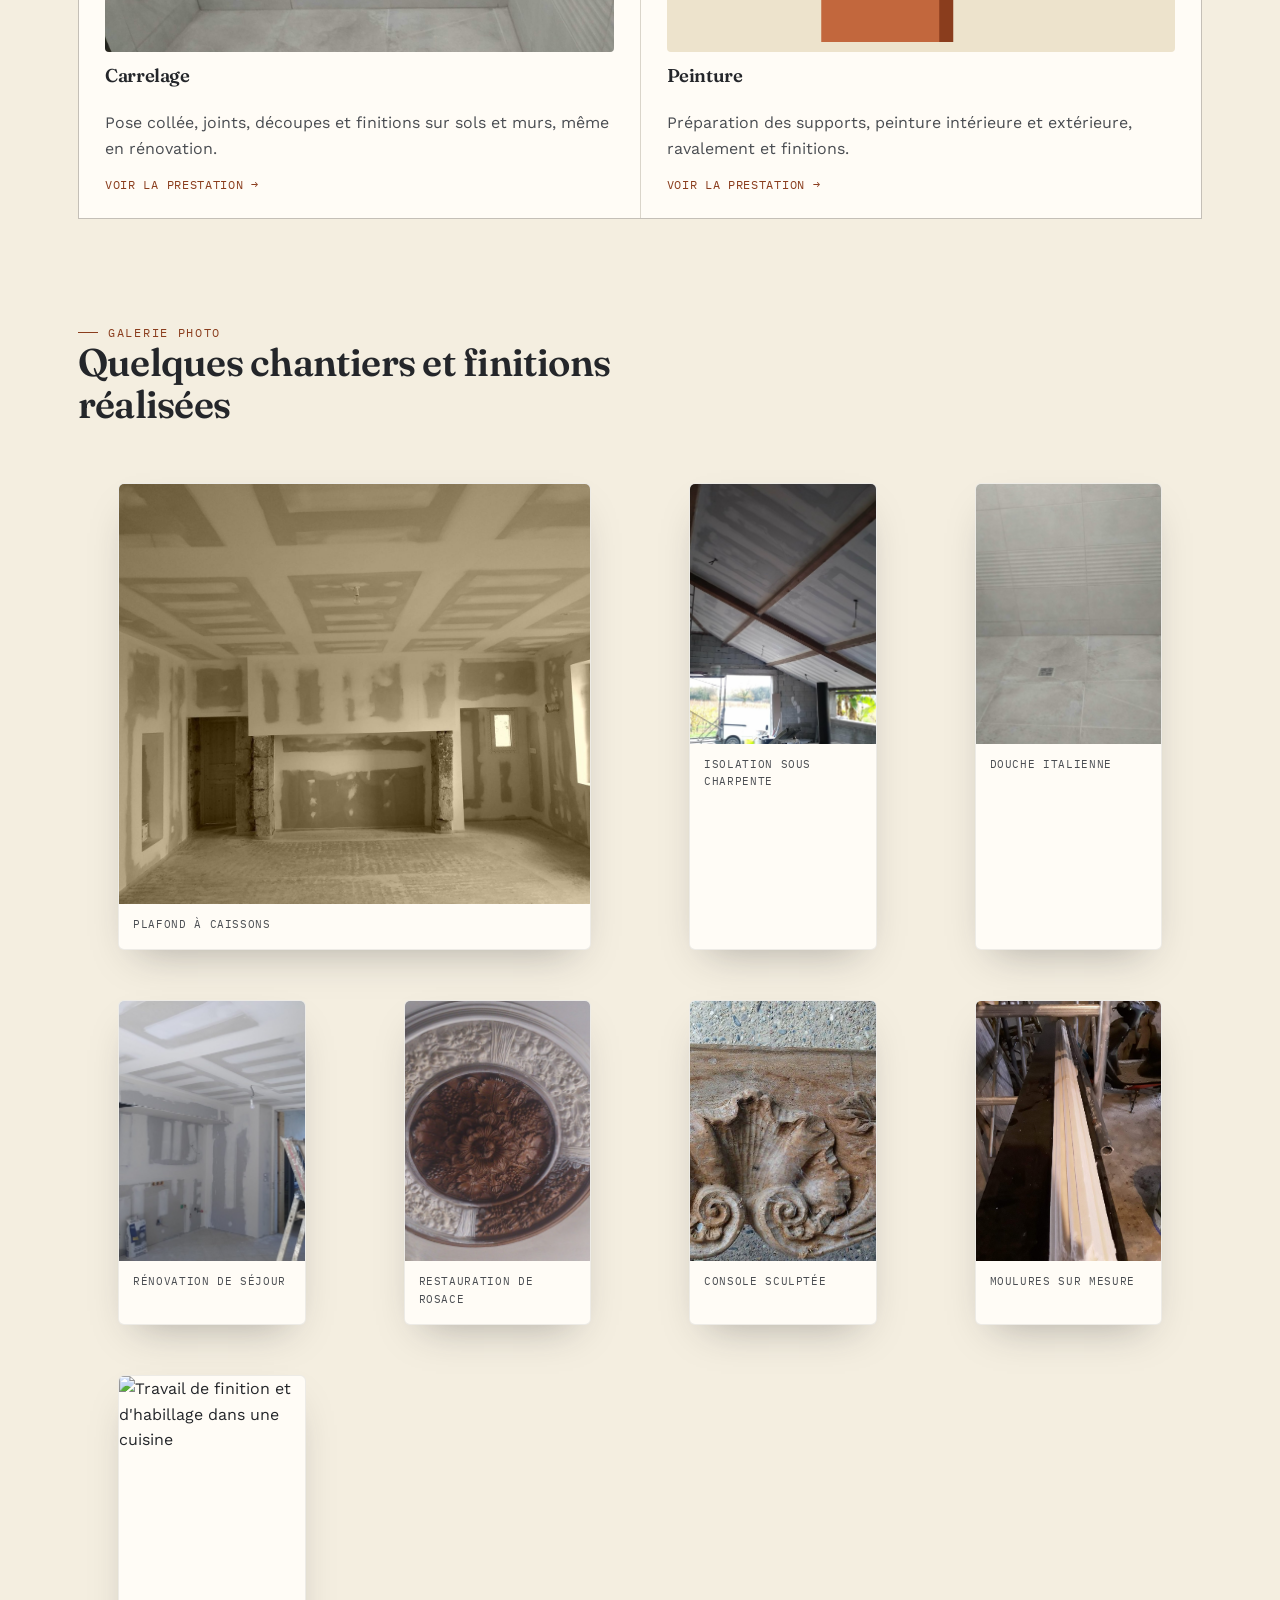
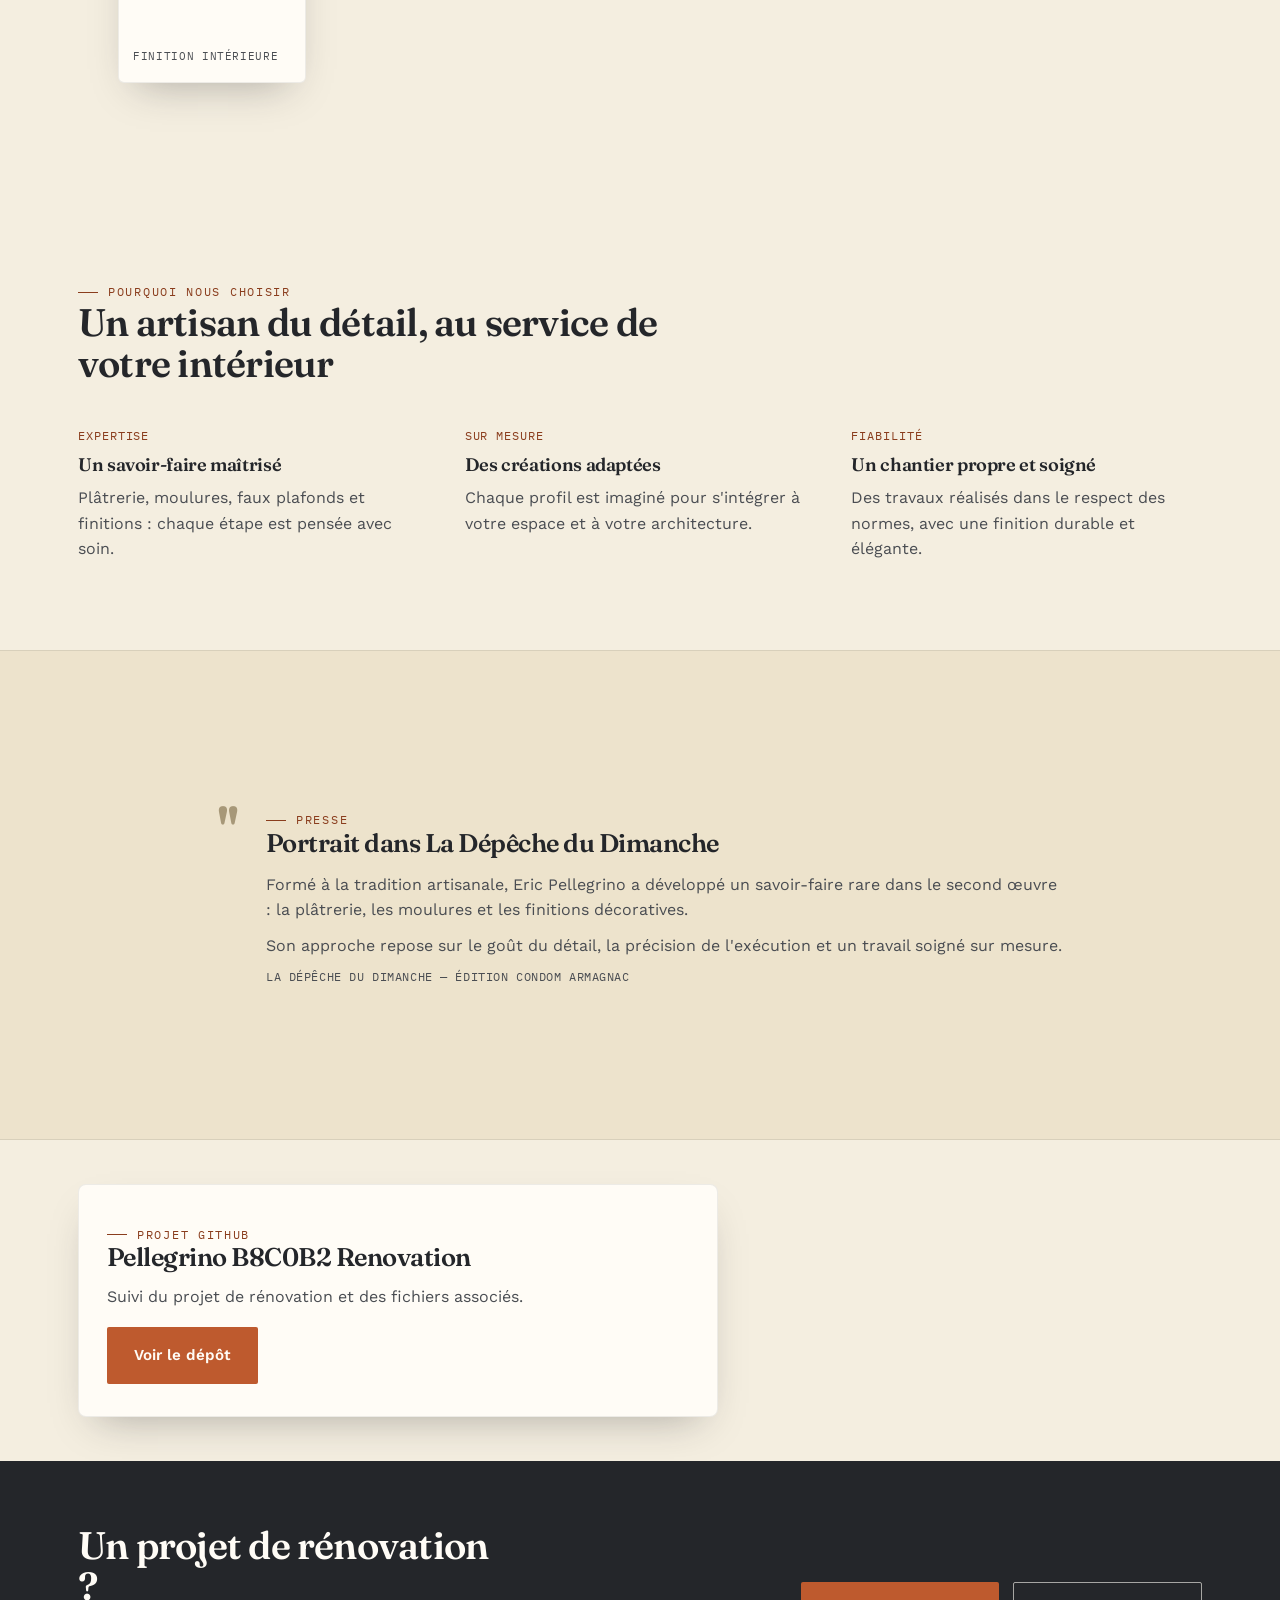
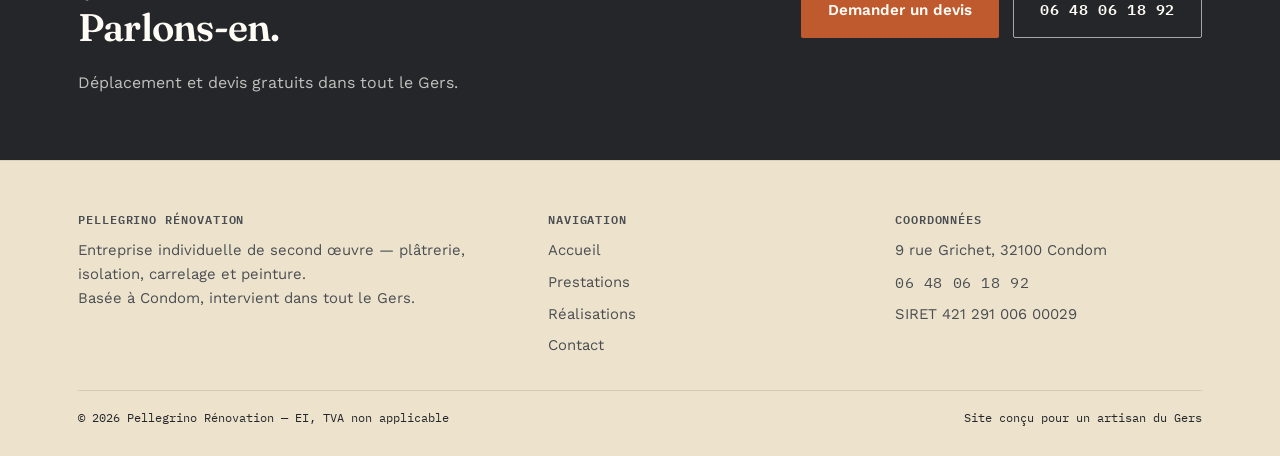
==== commit fca78b08: "Remettre la page d'accueil sur un rendu standard simple" ====
--- a/index.html
+++ b/index.html
@@ -75,7 +75,7 @@
     .nav-toggle{display:none;}
     .burger{display:none;}
     @media (max-width:860px){
-      .nav-links{position:fixed; inset:64px 0 auto 0; padding:8px 28px 28px; background:rgba(244,238,224,.98); flex-direction:column; align-items:flex-start; gap:0; border-top:1px solid rgba(36,38[...]
+      .nav-links{position:fixed; inset:64px 0 auto 0; padding:8px 28px 28px; background:rgba(244,238,224,.98); flex-direction:column; align-items:flex-start; gap:0; border-top:1px solid rgba(36,38,42,.08); opacity:0; pointer-events:none; transform:translateY(-8px); transition:opacity .18s ease, transform .18s ease;}
       .nav-toggle:checked ~ .nav-links{opacity:1; pointer-events:auto; transform:translateY(0);}
       .nav-links a{width:100%; padding:14px 0; border-bottom:1px solid rgba(36,38,42,.08);}
       .nav-links .nav-cta{width:100%; margin-top:12px; text-align:center; border-bottom:none;}
@@ -121,9 +121,6 @@
     .gallery-card img{width:100%; height:260px; object-fit:cover; display:block;}
     .gallery-card.large img{height:420px;}
     .gallery-card figcaption{padding:12px 14px 16px; font-family:"IBM Plex Mono", monospace; font-size:.68rem; letter-spacing:.06em; text-transform:uppercase; color:var(--ardoise-soft);}
-    .gallery-link-box{background:var(--blanc); border:1px solid rgba(36,38,42,.08); border-radius:6px; box-shadow:var(--ombre); padding:28px; text-align:center; margin-top:24px;}
-    .gallery-link-box h4{font-size:1rem; margin-bottom:8px; color:var(--ardoise);}
-    .gallery-link-box p{color:var(--ardoise-soft); font-size:.95rem; margin-bottom:16px;}
     .why-grid{display:grid; grid-template-columns:repeat(3,1fr); gap:36px;}
     .why-item .tag{display:block; margin-bottom:10px; font-family:"IBM Plex Mono", monospace; font-size:.72rem; text-transform:uppercase; letter-spacing:.08em; color:var(--terre-cuite-dark);}
     .why-item h3{font-size:1.14rem; margin-bottom:10px;}
@@ -279,13 +276,6 @@
         <figure class="gallery-card"><img src="images/labarthe-staff-01-moulures-atelier.jpg" alt="Fabrication de moulures en plâtre en atelier" loading="lazy"><figcaption>Moulures sur mesure</figcaption></figure>
         <figure class="gallery-card"><img src="images/maison-04-cuisine.jpg" alt="Travail de finition et d'habillage dans une cuisine" loading="lazy"><figcaption>Finition intérieure</figcaption></figure>
       </div>
-      <div class="gallery-link-box">
-        <h4>Album photo complet</h4>
-        <p>Découvrez l'ensemble de nos réalisations et projets en cours.</p>
-        <a class="btn btn-primary" href="https://photos.app.goo.gl/oDGRQa57vA5d79eFA" target="_blank" rel="noopener noreferrer">
-          Voir l'album Google Photos
-        </a>
-      </div>
     </div>
   </section>
 
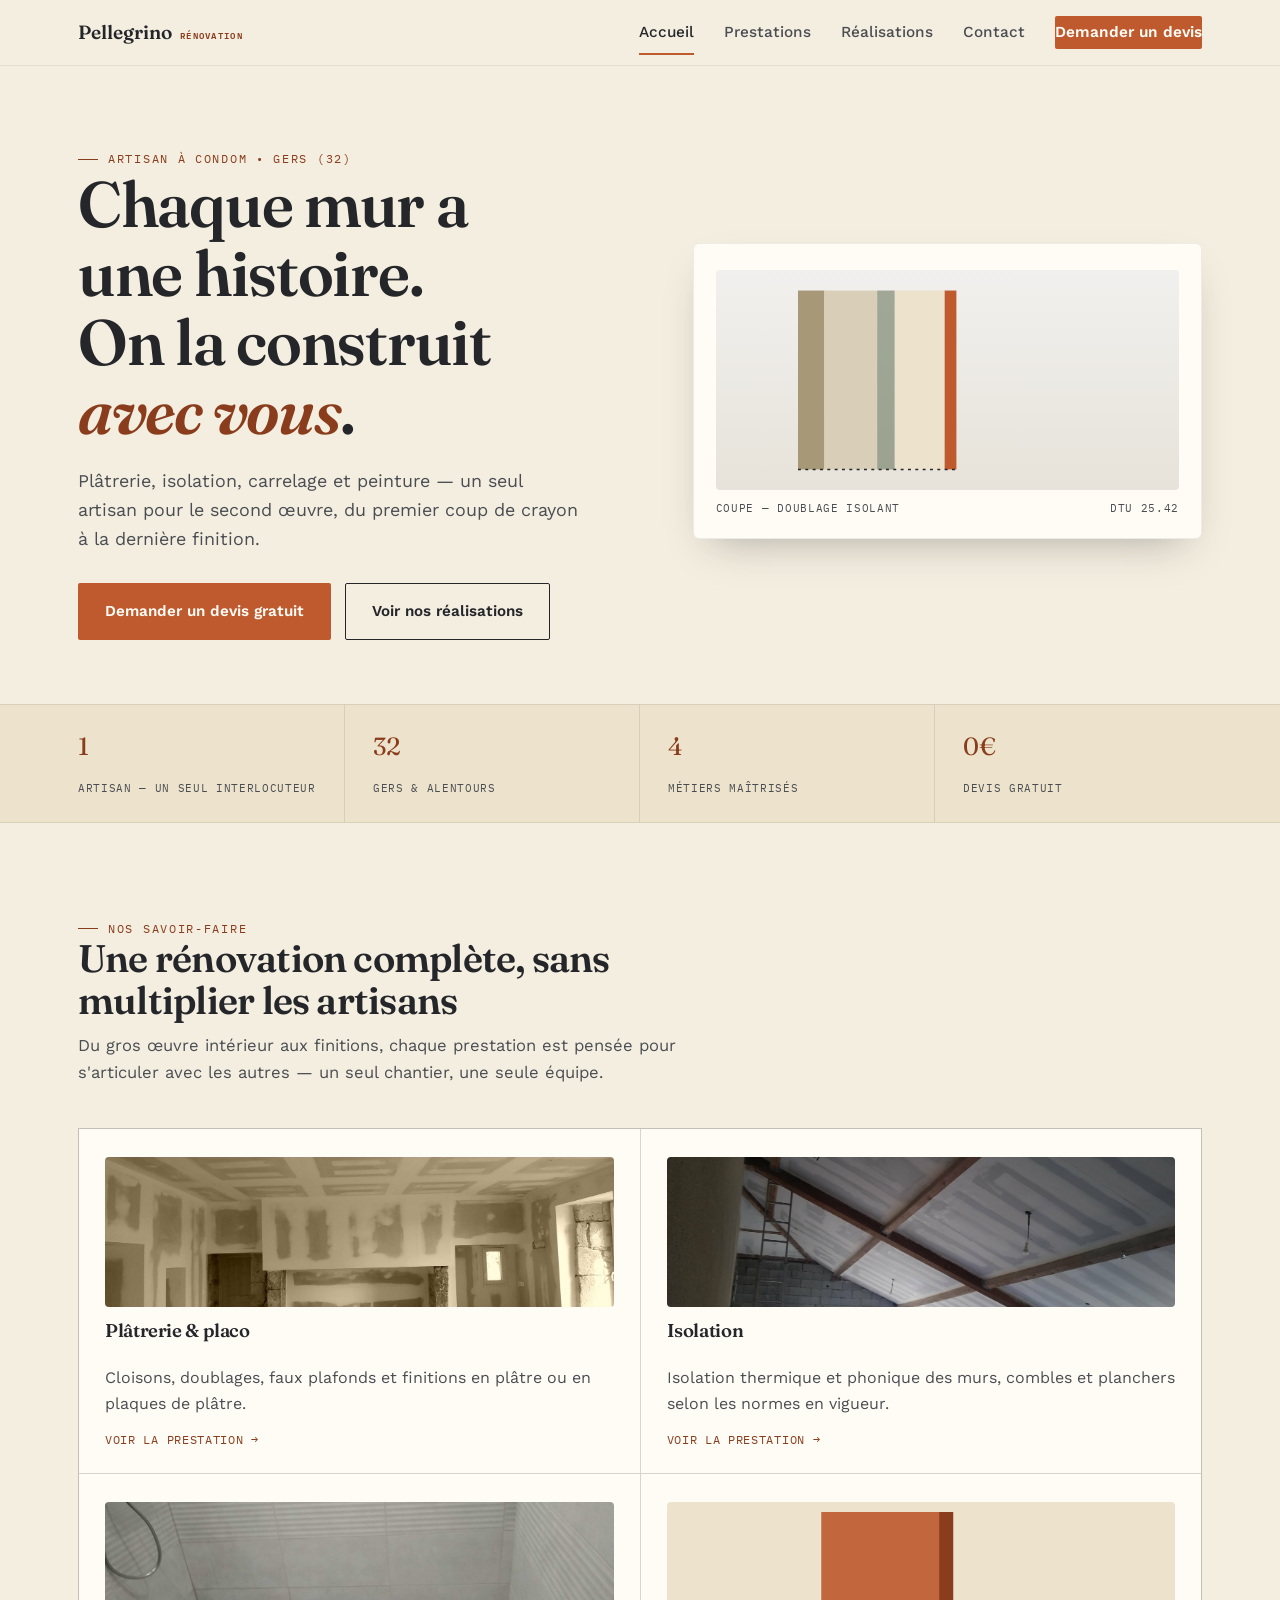
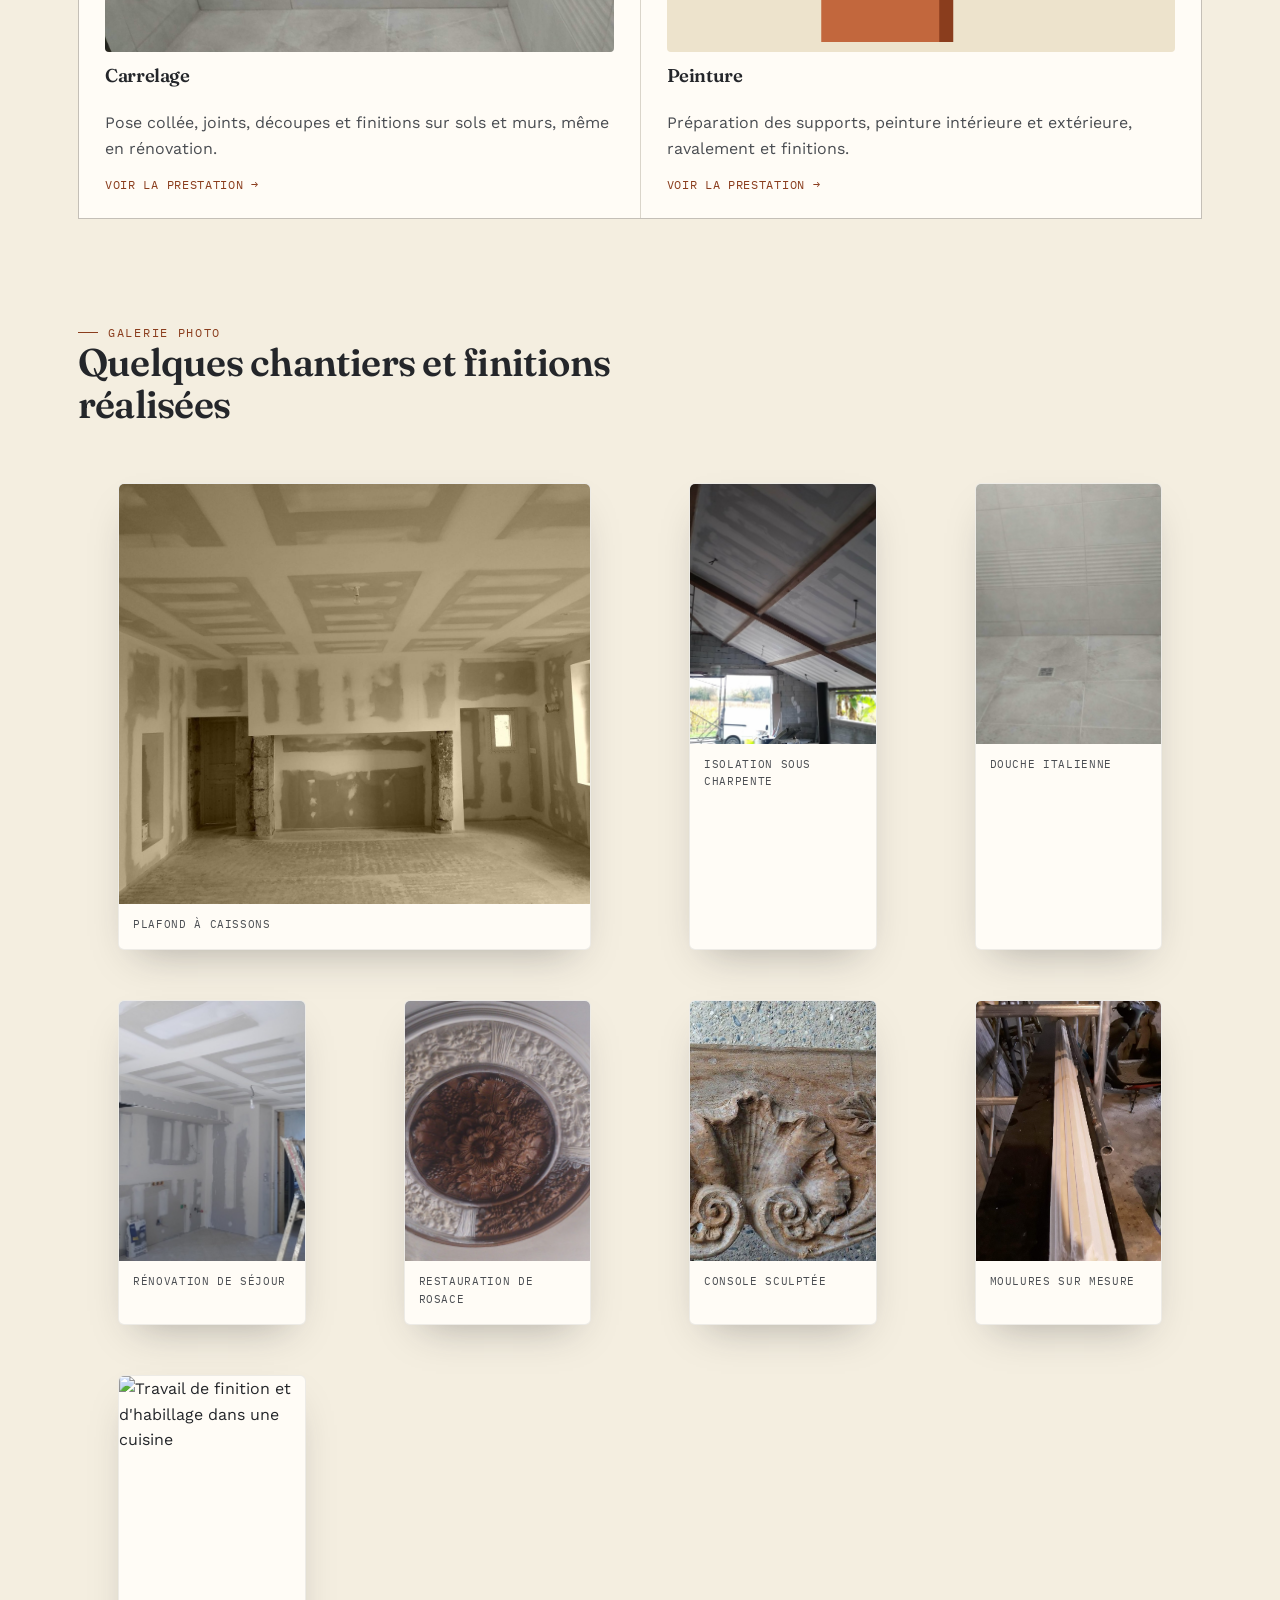
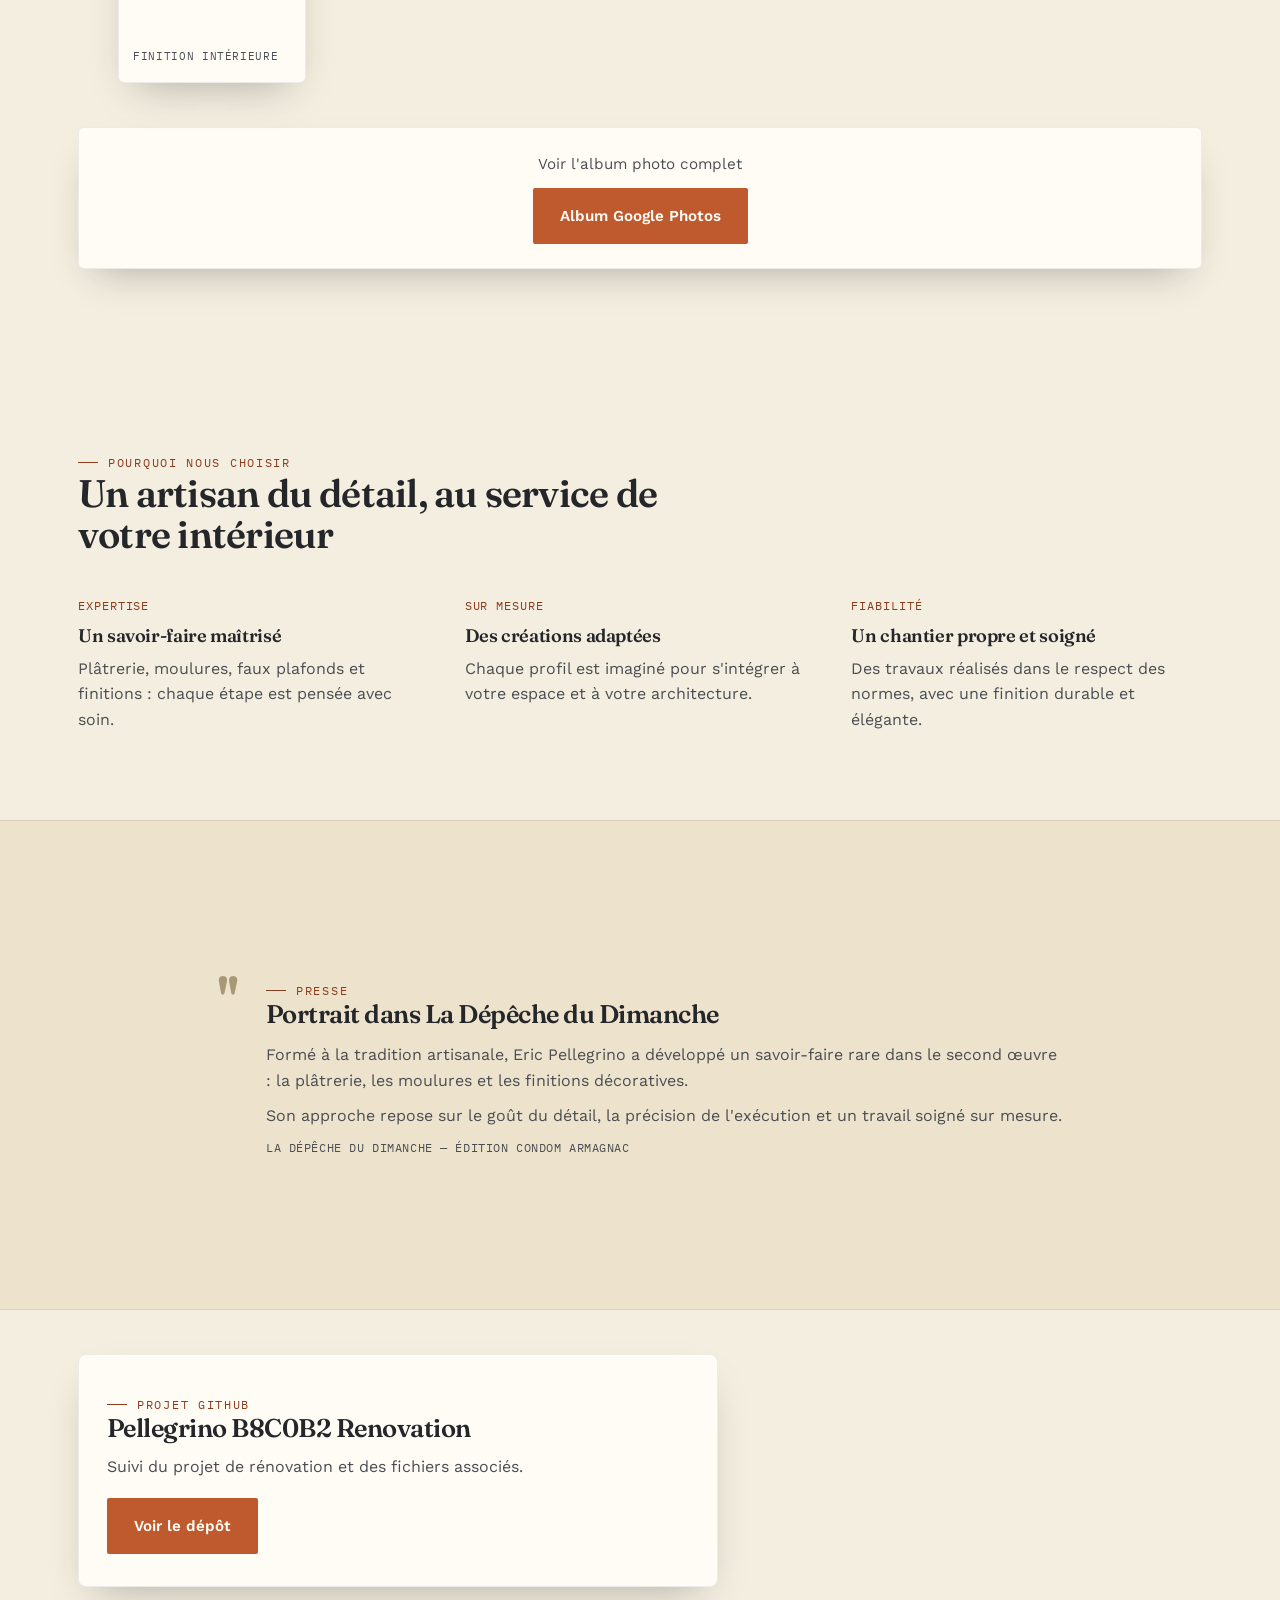
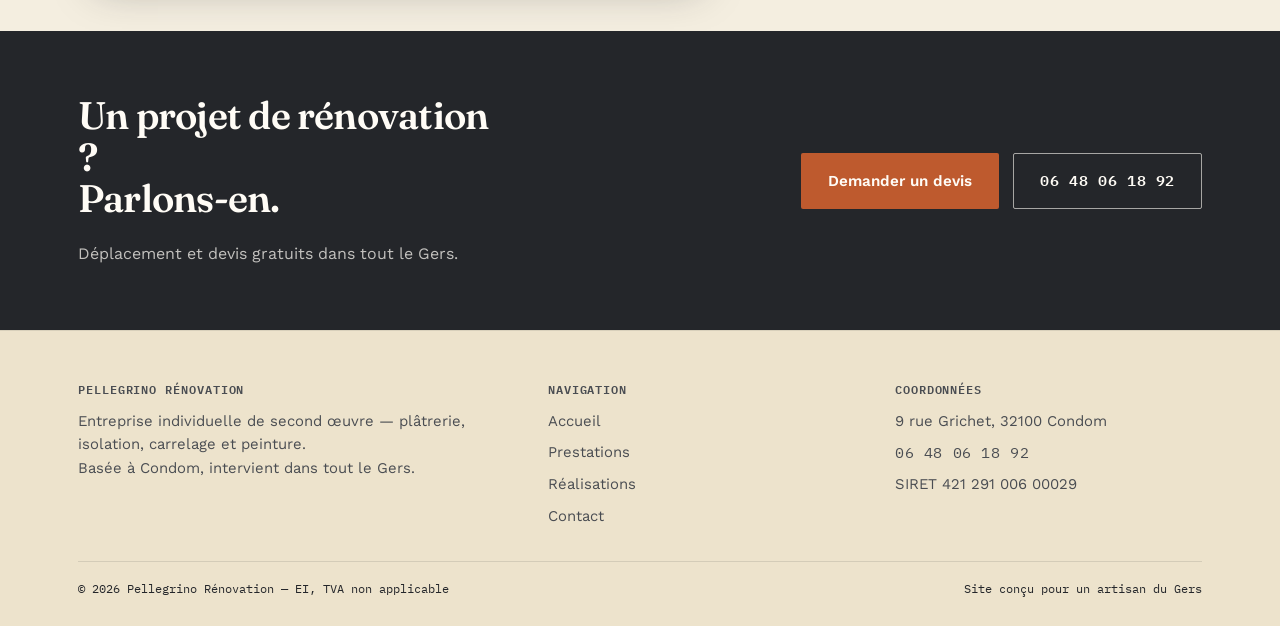
==== commit 8e4c3a77: "Ajouter lien album Google Photos en bas de la galerie" ====
--- a/index.html
+++ b/index.html
@@ -115,12 +115,14 @@
     .metier-card p{color:var(--ardoise-soft); flex:1;}
     .metier-card .go{font-family:"IBM Plex Mono", monospace; font-size:.72rem; letter-spacing:.06em; text-transform:uppercase; color:var(--terre-cuite-dark);}
     .gallery-section{padding-top:8px;}
-    .gallery-grid{display:grid; grid-template-columns: repeat(4, minmax(0,1fr)); gap:18px;}
+    .gallery-grid{display:grid; grid-template-columns: repeat(4, minmax(0,1fr)); gap:18px; margin-bottom:28px;}
     .gallery-card{background:var(--blanc); border:1px solid rgba(36,38,42,.08); border-radius:6px; box-shadow:var(--ombre); overflow:hidden;}
     .gallery-card.large{grid-column:span 2;}
     .gallery-card img{width:100%; height:260px; object-fit:cover; display:block;}
     .gallery-card.large img{height:420px;}
     .gallery-card figcaption{padding:12px 14px 16px; font-family:"IBM Plex Mono", monospace; font-size:.68rem; letter-spacing:.06em; text-transform:uppercase; color:var(--ardoise-soft);}
+    .gallery-link{text-align:center; padding:24px; background:var(--blanc); border:1px solid rgba(36,38,42,.08); border-radius:6px; box-shadow:var(--ombre);}
+    .gallery-link p{color:var(--ardoise-soft); font-size:.95rem; margin-bottom:12px;}
     .why-grid{display:grid; grid-template-columns:repeat(3,1fr); gap:36px;}
     .why-item .tag{display:block; margin-bottom:10px; font-family:"IBM Plex Mono", monospace; font-size:.72rem; text-transform:uppercase; letter-spacing:.08em; color:var(--terre-cuite-dark);}
     .why-item h3{font-size:1.14rem; margin-bottom:10px;}
@@ -276,6 +278,10 @@
         <figure class="gallery-card"><img src="images/labarthe-staff-01-moulures-atelier.jpg" alt="Fabrication de moulures en plâtre en atelier" loading="lazy"><figcaption>Moulures sur mesure</figcaption></figure>
         <figure class="gallery-card"><img src="images/maison-04-cuisine.jpg" alt="Travail de finition et d'habillage dans une cuisine" loading="lazy"><figcaption>Finition intérieure</figcaption></figure>
       </div>
+      <div class="gallery-link">
+        <p>Voir l'album photo complet</p>
+        <a class="btn btn-primary" href="https://photos.app.goo.gl/oDGRQa57vA5d79eFA" target="_blank" rel="noopener noreferrer">Album Google Photos</a>
+      </div>
     </div>
   </section>
 
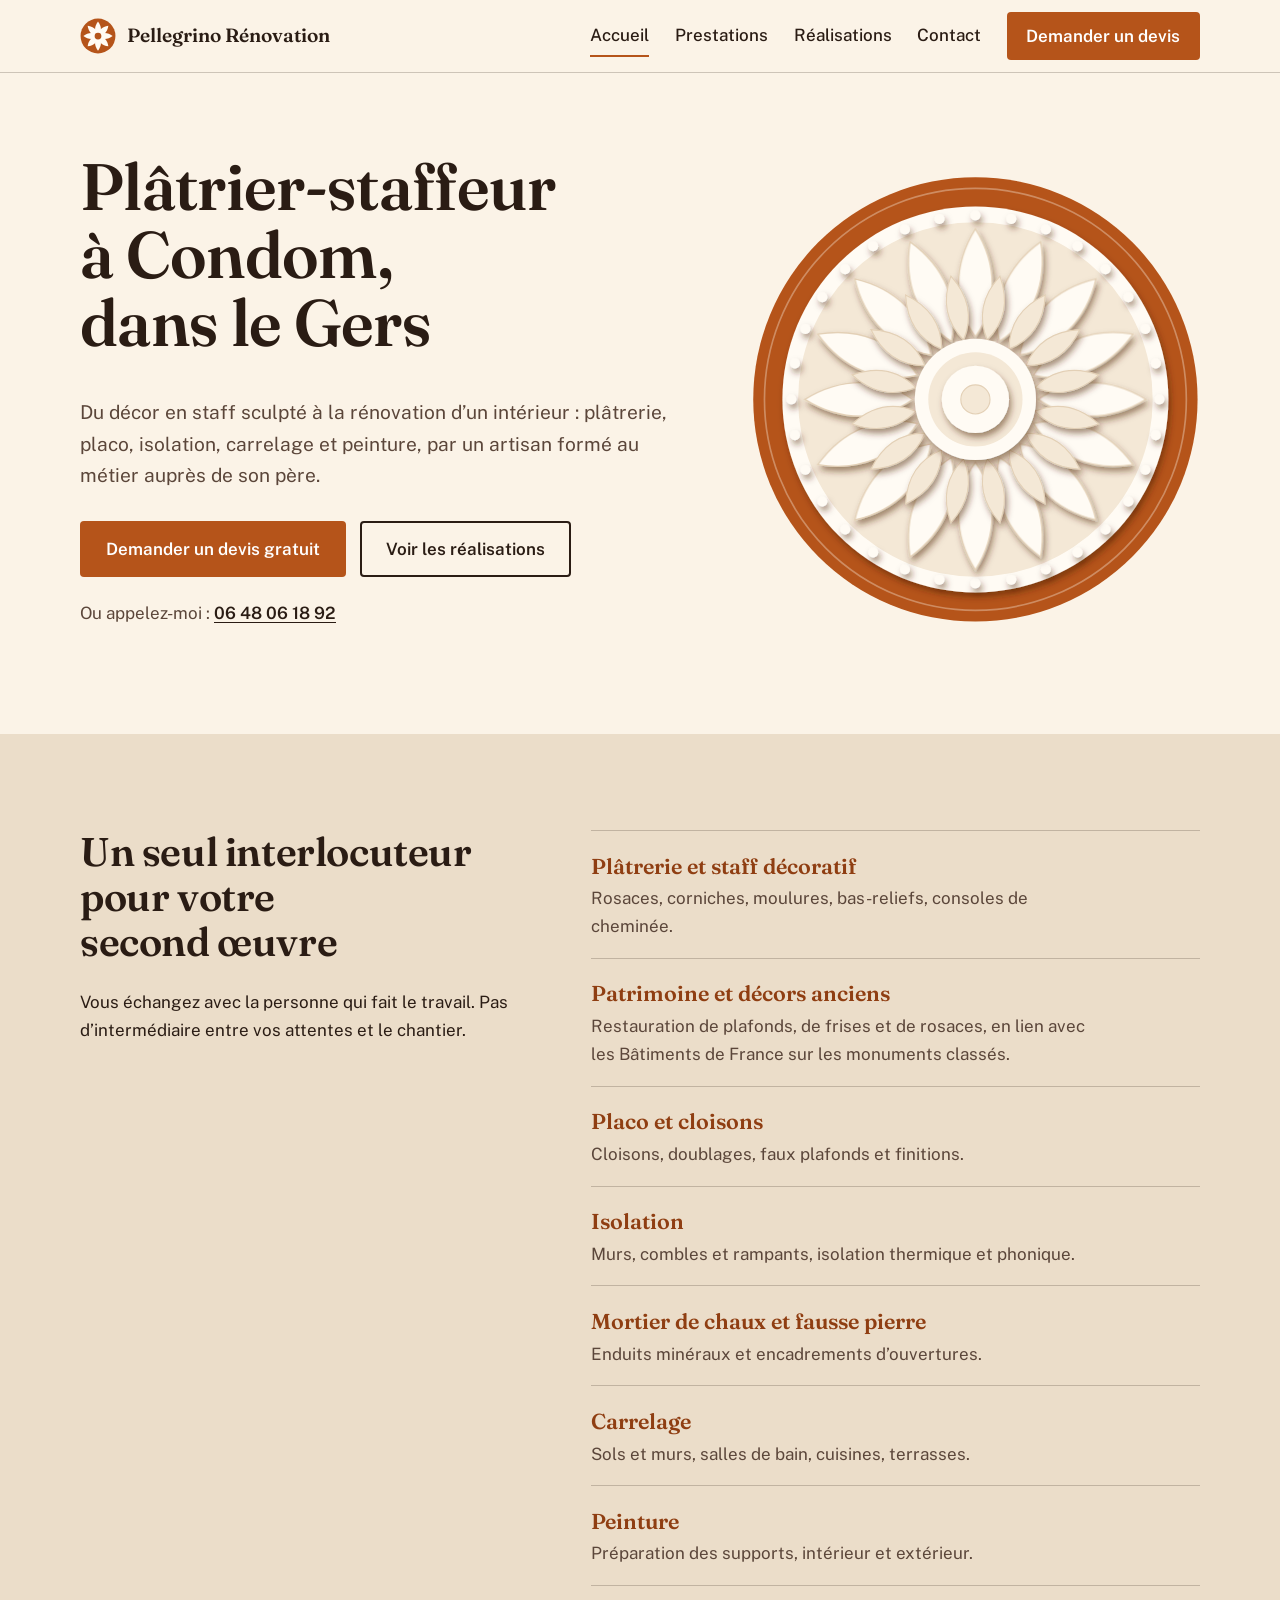
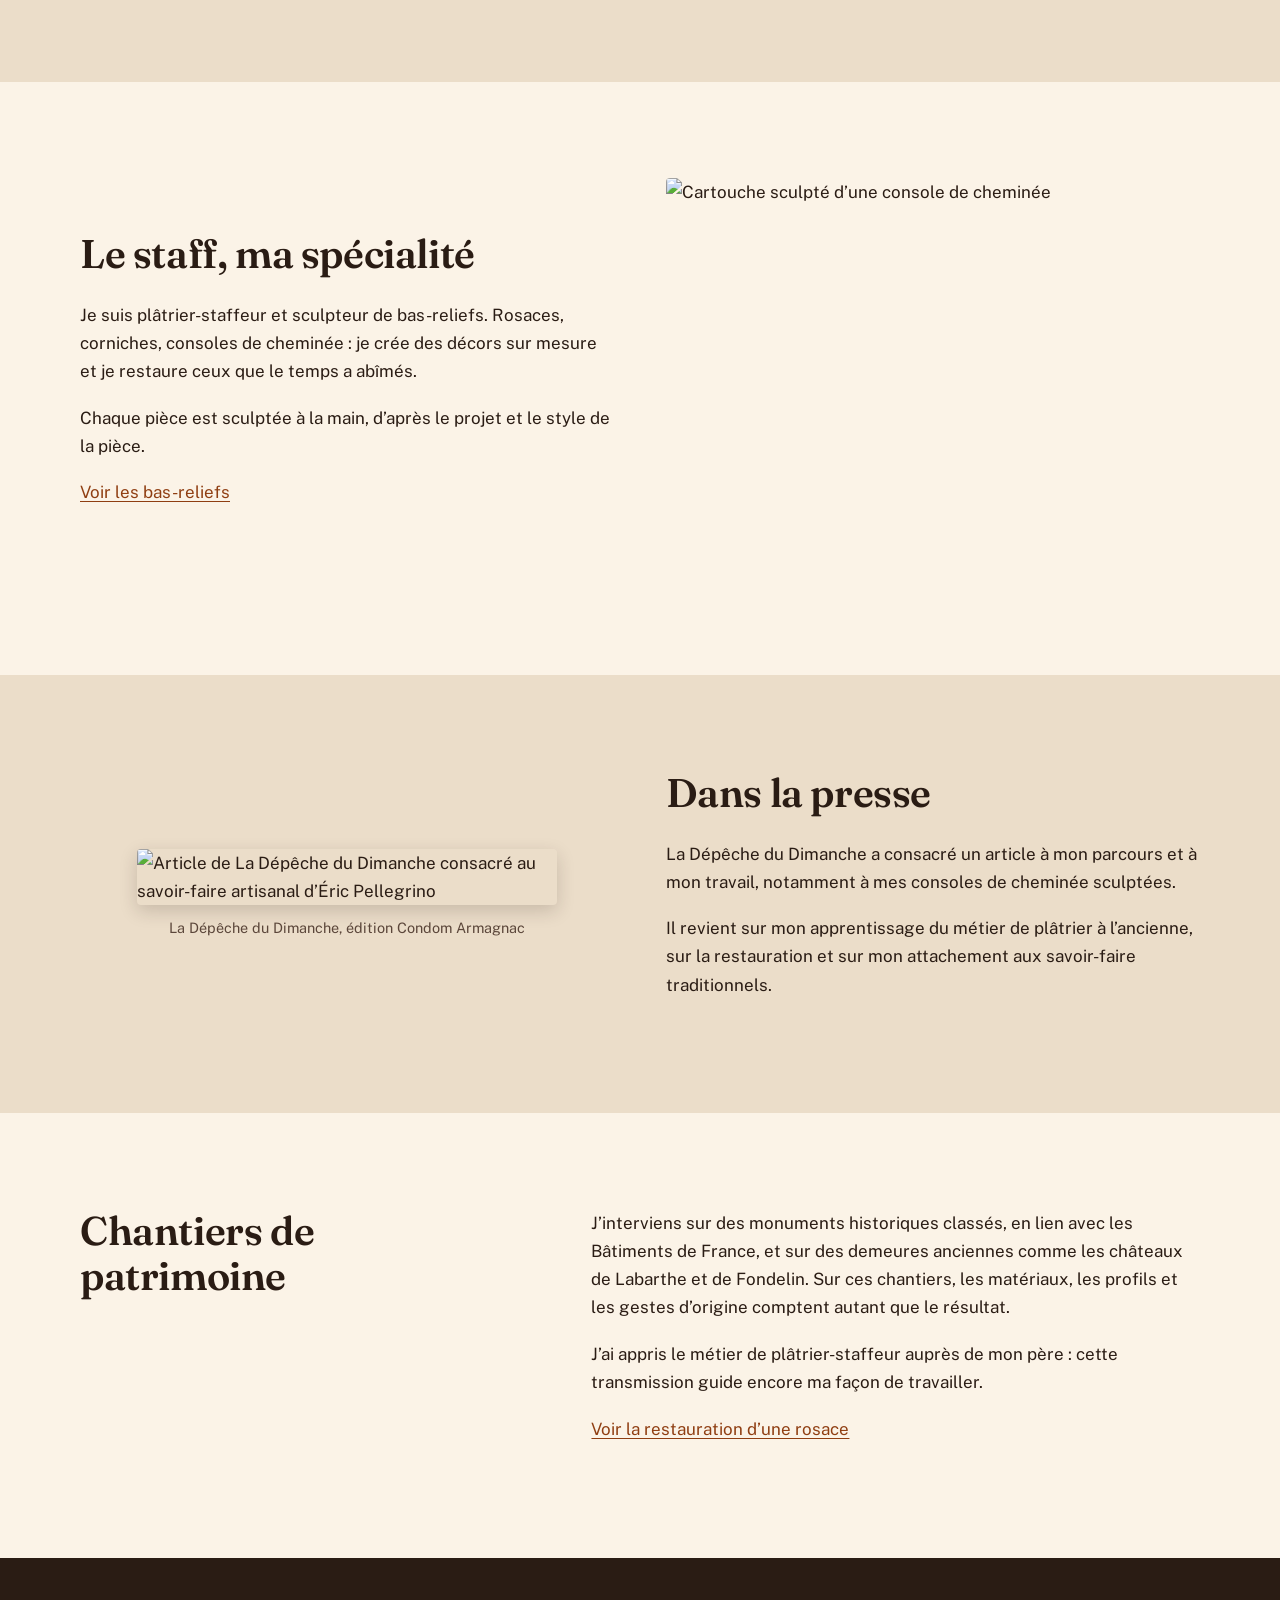
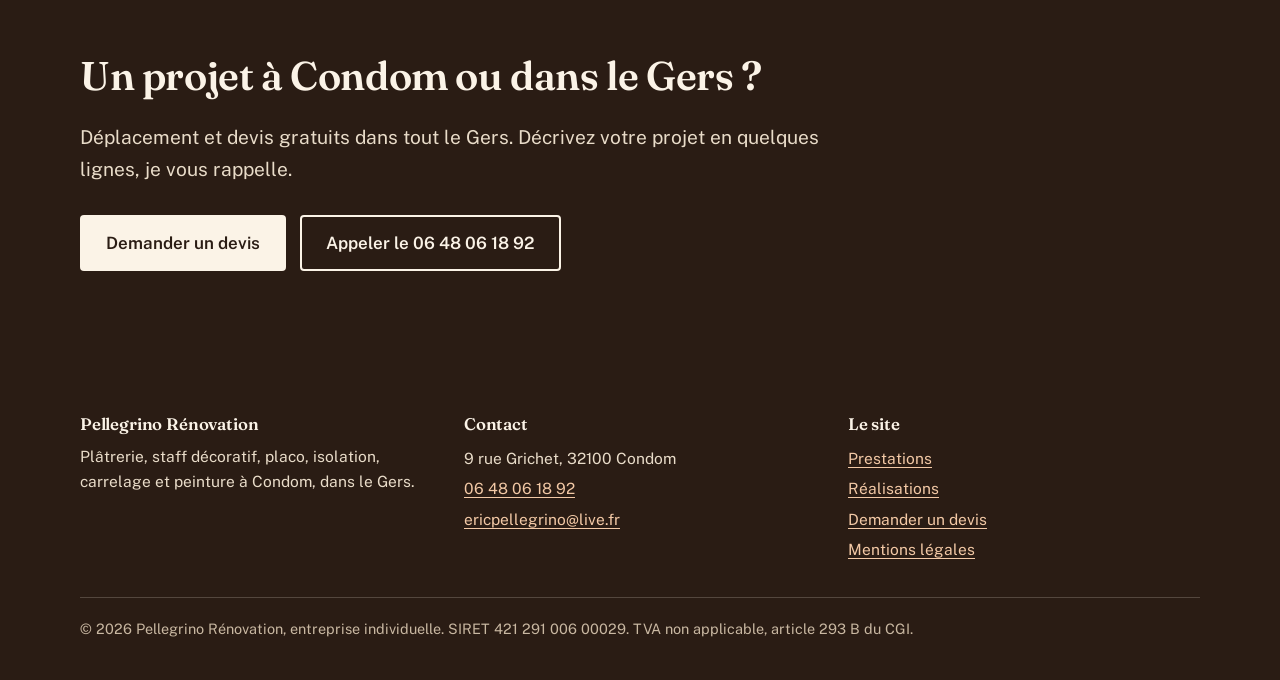
==== commit 2158fc7e: "Add files via upload "Nouvelle version du site"" ====
--- a/index.html
+++ b/index.html
@@ -1,373 +1,168 @@
 <!DOCTYPE html>
 <html lang="fr">
 <head>
-  <meta charset="UTF-8" />
-  <meta name="viewport" content="width=device-width, initial-scale=1.0" />
-  <title>Pellegrino Rénovation — Artisan second œuvre à Condom</title>
-  <meta name="description" content="Plâtrerie, isolation, carrelage, peinture et finitions. Artisan à Condom, intervient dans tout le Gers." />
-  <link rel="preconnect" href="https://fonts.googleapis.com">
-  <link rel="preconnect" href="https://fonts.gstatic.com" crossorigin>
-  <link href="https://fonts.googleapis.com/css2?family=Fraunces:wght@400;500;600;700;800&family=IBM+Plex+Mono:wght@400;500;600&family=Work+Sans:wght@400;500;600;700&display=swap" rel="stylesheet">
-  <style>
-    :root{
-      --chaux:#F4EEE0;
-      --chaux-warm:#EDE3CC;
-      --ardoise:#24262A;
-      --ardoise-soft:#4A4D52;
-      --terre-cuite:#BE5A2E;
-      --terre-cuite-dark:#8A3D1D;
-      --pierre:#A79878;
-      --pierre-light:#D9CFB8;
-      --sauge:#5F6E52;
-      --blanc:#FFFCF6;
-      --ombre:0 18px 40px -18px rgba(36,38,42,.35);
-      --rayon:2px;
-    }
-    *{box-sizing:border-box;}
-    html{scroll-behavior:smooth;}
-    body{
-      margin:0;
-      background:var(--chaux);
-      color:var(--ardoise);
-      font-family:"Work Sans", sans-serif;
-      line-height:1.6;
-      font-size:16px;
-      -webkit-font-smoothing:antialiased;
-    }
-    img{max-width:100%; display:block;}
-    a{text-decoration:none; color:inherit;}
-    h1,h2,h3,h4{
-      margin:0 0 .55em;
-      font-family:"Fraunces", serif;
-      line-height:1.08;
-      letter-spacing:-.02em;
-      color:var(--ardoise);
-      font-weight:600;
-    }
-    p{margin:0;}
-    .mono{font-family:"IBM Plex Mono", monospace; letter-spacing:.04em;}
-    .wrap{max-width:1180px; margin:0 auto; padding:0 28px;}
-    .btn{
-      display:inline-flex; align-items:center; justify-content:center; gap:10px;
-      padding:15px 26px; border-radius:2px; font-weight:600; font-size:.95rem;
-      transition:all .2s ease; border:1px solid transparent; cursor:pointer; text-decoration:none;
-    }
-    .btn-primary{background:var(--terre-cuite); color:var(--blanc);}
-    .btn-primary:hover{background:var(--terre-cuite-dark); transform:translateY(-1px);}
-    .btn-ghost{border-color:var(--ardoise); color:var(--ardoise); background:transparent;}
-    .btn-ghost:hover{background:var(--ardoise); color:var(--blanc);}
-    .btn-ghost-light{border-color:rgba(255,252,246,.6); background:transparent; color:var(--blanc);}
-    .btn-ghost-light:hover{background:var(--blanc); color:var(--terre-cuite-dark);}
-    .site-nav{
-      position:sticky; top:0; z-index:50; background:rgba(244,238,224,.92); backdrop-filter:blur(8px);
-      border-bottom:1px solid rgba(36,38,42,.08);
-    }
-    .nav-inner{max-width:1180px; margin:0 auto; padding:16px 28px; display:flex; align-items:center; justify-content:space-between; gap:24px;}
-    .brand{display:flex; align-items:baseline; gap:8px; font-family:"Fraunces", serif; font-size:1.2rem; font-weight:600; color:var(--ardoise);}
-    .brand small{font-family:"IBM Plex Mono", monospace; font-size:.58rem; letter-spacing:.14em; text-transform:uppercase; color:var(--terre-cuite-dark);}
-    .nav-links{display:flex; align-items:center; gap:30px; font-size:.96rem; font-weight:500;}
-    .nav-links a{position:relative; color:var(--ardoise-soft); padding:4px 0;}
-    .nav-links a:hover{color:var(--terre-cuite-dark);}
-    .nav-links a.active{color:var(--ardoise);}
-    .nav-links a.active::after{content:""; position:absolute; left:0; right:0; bottom:-6px; height:2px; background:var(--terre-cuite);}
-    .nav-cta{background:var(--terre-cuite); color:var(--blanc)!important; padding:12px 20px; border-radius:2px; font-weight:600; white-space:nowrap;}
-    .nav-cta:hover{background:var(--terre-cuite-dark);}
-    .nav-toggle{display:none;}
-    .burger{display:none;}
-    @media (max-width:860px){
-      .nav-links{position:fixed; inset:64px 0 auto 0; padding:8px 28px 28px; background:rgba(244,238,224,.98); flex-direction:column; align-items:flex-start; gap:0; border-top:1px solid rgba(36,38,42,.08); opacity:0; pointer-events:none; transform:translateY(-8px); transition:opacity .18s ease, transform .18s ease;}
-      .nav-toggle:checked ~ .nav-links{opacity:1; pointer-events:auto; transform:translateY(0);}
-      .nav-links a{width:100%; padding:14px 0; border-bottom:1px solid rgba(36,38,42,.08);}
-      .nav-links .nav-cta{width:100%; margin-top:12px; text-align:center; border-bottom:none;}
-      .burger{display:flex; flex-direction:column; gap:5px; width:28px; cursor:pointer;}
-      .burger span{display:block; background:var(--ardoise); height:2px;}
-      .nav-toggle:checked ~ .burger span:nth-child(1){transform:translateY(7px) rotate(45deg);}
-      .nav-toggle:checked ~ .burger span:nth-child(2){opacity:0;}
-      .nav-toggle:checked ~ .burger span:nth-child(3){transform:translateY(-7px) rotate(-45deg);}
-    }
-    .hero{padding:76px 0 64px;}
-    .hero-inner{display:grid; grid-template-columns:1.05fr .95fr; gap:52px; align-items:center;}
-    .eyebrow{display:inline-flex; align-items:center; gap:10px; font-family:"IBM Plex Mono", monospace; font-size:.76rem; letter-spacing:.14em; text-transform:uppercase; color:var(--terre-cuite-dark);}
-    .eyebrow::before{content:""; width:20px; height:1px; background:var(--terre-cuite-dark); display:block;}
-    .hero h1{font-size:clamp(2.5rem, 5vw, 4rem); max-width:12ch; margin-bottom:22px;}
-    .hero h1 em{font-style:italic; color:var(--terre-cuite-dark);}
-    .hero .lede{font-size:1.12rem; color:var(--ardoise-soft); max-width:46ch; margin-bottom:30px;}
-    .hero-ctas{display:flex; flex-wrap:wrap; gap:14px;}
-    .crosssection-card{background:var(--blanc); border:1px solid rgba(36,38,42,.08); border-radius:6px; box-shadow:var(--ombre); padding:26px 22px 20px;}
-    .crosssection-card svg{width:100%; height:220px; display:block; border-radius:4px; background:linear-gradient(180deg, #F1F0EE, #E7E3DA);}
-    .crosssection-card .cap{display:flex; justify-content:space-between; align-items:baseline; font-family:"IBM Plex Mono", monospace; font-size:.7rem; letter-spacing:.06em; color:var(--ardoise-soft); margin-top:10px;}
-    .strip{border-top:1px solid rgba(36,38,42,.1); border-bottom:1px solid rgba(36,38,42,.1); background:var(--chaux-warm);}
-    .strip-inner{max-width:1180px; margin:0 auto; display:grid; grid-template-columns:repeat(4,1fr);}
-    .strip-item{padding:22px 28px; border-right:1px solid rgba(36,38,42,.1);}
-    .strip-item:last-child{border-right:none;}
-    .strip-item .num{display:block; font-family:"Fraunces", serif; font-size:1.55rem; color:var(--terre-cuite-dark); margin-bottom:8px;}
-    .strip-item .lab{font-family:"IBM Plex Mono", monospace; font-size:.7rem; text-transform:uppercase; letter-spacing:.06em; color:var(--ardoise-soft);}
-    section{padding:88px 0;}
-    .section-head{max-width:640px; margin-bottom:42px;}
-    .section-head h2{font-size:clamp(2rem, 3vw, 2.8rem); margin-bottom:12px;}
-    .section-head p{font-size:1.04rem; color:var(--ardoise-soft);}
-    .metier-grid{display:grid; grid-template-columns:repeat(2,1fr); gap:1px; background:rgba(36,38,42,.12); border:1px solid rgba(36,38,42,.12);}
-    .metier-card{display:flex; flex-direction:column; gap:14px; padding:28px 26px 24px; background:var(--blanc); transition:background .2s ease;}
-    .metier-card:hover{background:var(--chaux-warm);}
-    .metier-card .icon{width:100%; height:150px; overflow:hidden; background:var(--chaux-warm); border-radius:4px;}
-    .metier-card .icon img{width:100%; height:100%; object-fit:cover; display:block;}
-    .metier-card h3{font-size:1.16rem;}
-    .metier-card p{color:var(--ardoise-soft); flex:1;}
-    .metier-card .go{font-family:"IBM Plex Mono", monospace; font-size:.72rem; letter-spacing:.06em; text-transform:uppercase; color:var(--terre-cuite-dark);}
-    .gallery-section{padding-top:8px;}
-    .gallery-grid{display:grid; grid-template-columns: repeat(4, minmax(0,1fr)); gap:18px; margin-bottom:28px;}
-    .gallery-card{background:var(--blanc); border:1px solid rgba(36,38,42,.08); border-radius:6px; box-shadow:var(--ombre); overflow:hidden;}
-    .gallery-card.large{grid-column:span 2;}
-    .gallery-card img{width:100%; height:260px; object-fit:cover; display:block;}
-    .gallery-card.large img{height:420px;}
-    .gallery-card figcaption{padding:12px 14px 16px; font-family:"IBM Plex Mono", monospace; font-size:.68rem; letter-spacing:.06em; text-transform:uppercase; color:var(--ardoise-soft);}
-    .gallery-link{text-align:center; padding:24px; background:var(--blanc); border:1px solid rgba(36,38,42,.08); border-radius:6px; box-shadow:var(--ombre);}
-    .gallery-link p{color:var(--ardoise-soft); font-size:.95rem; margin-bottom:12px;}
-    .why-grid{display:grid; grid-template-columns:repeat(3,1fr); gap:36px;}
-    .why-item .tag{display:block; margin-bottom:10px; font-family:"IBM Plex Mono", monospace; font-size:.72rem; text-transform:uppercase; letter-spacing:.08em; color:var(--terre-cuite-dark);}
-    .why-item h3{font-size:1.14rem; margin-bottom:10px;}
-    .why-item p{color:var(--ardoise-soft);}
-    .quote-section{background:var(--chaux-warm); border-top:1px solid rgba(36,38,42,.1); border-bottom:1px solid rgba(36,38,42,.1);}
-    .quote-inner{display:grid; grid-template-columns:auto 1fr; gap:28px; align-items:start; max-width:900px; margin:0 auto; padding:64px 28px;}
-    .quote-mark{font-family:"Fraunces", serif; font-weight:800; font-size:3rem; color:var(--pierre); line-height:1;}
-    .quote-inner h2{font-size:1.6rem; margin-bottom:14px;}
-    .quote-inner p{color:var(--ardoise-soft); margin-bottom:10px;}
-    .quote-source{font-family:"IBM Plex Mono", monospace; font-size:.72rem; letter-spacing:.05em; text-transform:uppercase; color:var(--ardoise-soft);}
-    .project-github{padding:44px 0;}
-    .project-box{background:var(--blanc); border:1px solid rgba(36,38,42,.08); box-shadow:var(--ombre); padding:32px 28px; border-radius:8px; max-width:640px;}
-    .project-box h3{margin:0 0 12px; font-size:clamp(1.4rem, 2vw, 1.8rem);}
-    .project-box p{color:var(--ardoise-soft); margin-bottom:18px;}
-    .cta-band{background:var(--ardoise); color:var(--blanc); padding:64px 0;}
-    .cta-band .wrap{display:flex; align-items:center; justify-content:space-between; gap:24px; flex-wrap:wrap;}
-    .cta-band h2{color:var(--blanc); font-size:clamp(1.8rem,3vw,2.4rem); max-width:16ch;}
-    .cta-band p{color:rgba(255,252,246,.72); margin-top:8px; max-width:38ch;}
-    .cta-band .ctas{display:flex; flex-wrap:wrap; gap:14px;}
-    footer{background:var(--chaux-warm); border-top:1px solid rgba(36,38,42,.1); padding:52px 0 28px;}
-    .footer-grid{display:grid; grid-template-columns:1.4fr 1fr 1fr; gap:40px; margin-bottom:32px;}
-    .footer-grid h4{margin-bottom:14px; font-family:"IBM Plex Mono", monospace; font-size:.72rem; text-transform:uppercase; letter-spacing:.08em; color:var(--ardoise-soft);}
-    .footer-grid p, .footer-grid li{color:var(--ardoise-soft); font-size:.93rem;}
-    .footer-grid ul{list-style:none; padding:0; margin:0; display:flex; flex-direction:column; gap:8px;}
-    .footer-bottom{border-top:1px solid rgba(36,38,42,.12); padding-top:18px; display:flex; justify-content:space-between; gap:14px; flex-wrap:wrap; font-family:"IBM Plex Mono", monospace; font-size:.72rem;}
-    @media (max-width:980px){
-      .hero-inner{grid-template-columns:1fr;}
-      .gallery-grid{grid-template-columns:repeat(2, minmax(0,1fr));}
-      .gallery-card.large{grid-column:span 2;}
-      .why-grid{grid-template-columns:1fr;}
-      .footer-grid{grid-template-columns:1fr;}
-      .strip-inner{grid-template-columns:repeat(2,1fr);}
-    }
-    @media (max-width:560px){
-      .gallery-grid{grid-template-columns:1fr;}
-      .gallery-card.large{grid-column:auto;}
-      .gallery-card img, .gallery-card.large img{height:260px;}
-      .nav-inner{padding:14px 20px;}
-      .wrap{padding:0 20px;}
-      .strip-item{padding:16px 18px;}
-      .cta-band .wrap{align-items:flex-start;}
-    }
-  </style>
+<meta charset="utf-8">
+<meta name="viewport" content="width=device-width, initial-scale=1">
+<title>Pellegrino Rénovation — Plâtrier-staffeur à Condom (Gers)</title>
+<meta name="description" content="Plâtrerie, staff décoratif, placo, isolation, carrelage et peinture à Condom, dans tout le Gers. Artisan plâtrier-staffeur, devis gratuit.">
+<meta name="theme-color" content="#B5541A">
+<meta property="og:type" content="website">
+<meta property="og:locale" content="fr_FR">
+<meta property="og:site_name" content="Pellegrino Rénovation">
+<meta property="og:title" content="Pellegrino Rénovation — Plâtrier-staffeur à Condom (Gers)">
+<meta property="og:description" content="Plâtrerie, staff décoratif, placo, isolation, carrelage et peinture à Condom, dans tout le Gers. Artisan plâtrier-staffeur, devis gratuit.">
+<link rel="icon" href="favicon.svg" type="image/svg+xml">
+<link rel="preconnect" href="https://fonts.googleapis.com">
+<link rel="preconnect" href="https://fonts.gstatic.com" crossorigin>
+<link rel="stylesheet" href="https://fonts.googleapis.com/css2?family=Fraunces:opsz,wght@9..144,400;9..144,600;9..144,700&family=Public+Sans:wght@400;500;600&display=swap">
+<link rel="stylesheet" href="style.css">
+<noscript><style>.fig[hidden],.press-media[hidden],.gallery-group[hidden]{display:block}</style></noscript>
+<script src="script.js" defer></script>
 </head>
 <body>
-  <header class="site-nav">
-    <div class="nav-inner">
-      <a class="brand" href="index.html">Pellegrino <small>Rénovation</small></a>
-      <input type="checkbox" id="nav-toggle" class="nav-toggle" />
-      <nav class="nav-links">
-        <a class="active" href="index.html">Accueil</a>
-        <a href="services.html">Prestations</a>
-        <a href="realisations.html">Réalisations</a>
-        <a href="contact.html">Contact</a>
-        <a class="nav-cta" href="contact.html">Demander un devis</a>
-      </nav>
-      <label class="burger" for="nav-toggle" aria-label="Ouvrir le menu">
-        <span></span><span></span><span></span>
-      </label>
+<a class="skip" href="#contenu">Aller au contenu</a>
+<header class="site-header">
+  <div class="wrap bar">
+    <a class="brand" href="index.html"><img src="favicon.svg" alt="" width="36" height="36"><span>Pellegrino Rénovation</span></a>
+    <button class="nav-toggle" type="button" aria-expanded="false" aria-controls="nav">Menu</button>
+    <nav id="nav" class="nav" aria-label="Navigation principale">
+      <a href="index.html" aria-current="page">Accueil</a>
+      <a href="services.html">Prestations</a>
+      <a href="realisations.html">Réalisations</a>
+      <a href="contact.html">Contact</a>
+      <a class="btn btn-primary btn-small" href="devis.html">Demander un devis</a>
+    </nav>
+  </div>
+</header>
+<main id="contenu">
+<script type="application/ld+json">
+{"@context":"https://schema.org","@type":"HomeAndConstructionBusiness","name":"Pellegrino Rénovation","url":"https://pellegrino-b8c0b2renovation.netlify.app/","telephone":"+33648061892","email":"ericpellegrino@live.fr","areaServed":"Gers","address":{"@type":"PostalAddress","streetAddress":"9 rue Grichet","postalCode":"32100","addressLocality":"Condom","addressRegion":"Gers","addressCountry":"FR"}}
+</script>
+<section class="hero">
+  <div class="wrap hero-grid">
+    <div>
+      <h1>Plâtrier-staffeur à Condom, dans le Gers</h1>
+      <p class="lead">Du décor en staff sculpté à la rénovation d’un intérieur : plâtrerie, placo, isolation, carrelage et peinture, par un artisan formé au métier auprès de son père.</p>
+      <div class="actions">
+        <a class="btn btn-primary" href="devis.html">Demander un devis gratuit</a>
+        <a class="btn btn-ghost" href="realisations.html">Voir les réalisations</a>
+      </div>
+      <p class="hero-phone">Ou appelez-moi : <a href="tel:+33648061892">06 48 06 18 92</a></p>
     </div>
-  </header>
+    <svg class="rosace" viewBox="0 0 400 400" aria-hidden="true" focusable="false" xmlns="http://www.w3.org/2000/svg">
+<defs><filter id="relief" x="-10%" y="-10%" width="125%" height="130%"><feDropShadow dx="2" dy="4" stdDeviation="3" flood-color="#4A1C06" flood-opacity=".5"/></filter></defs>
+<circle cx="200" cy="200" r="198" fill="#B5541A"/>
+<circle cx="200" cy="200" r="188" fill="none" stroke="#FBF3E7" stroke-opacity=".35" stroke-width="1.5"/>
+<g filter="url(#relief)"><circle cx="200" cy="200" r="172" fill="#FFFBF4"/></g>
+<circle cx="200" cy="200" r="158" fill="#F4E8D6"/>
+<g fill="#FFFBF4" filter="url(#relief)"><circle cx="364.0" cy="200.0" r="4.4"/><circle cx="360.8" cy="232.0" r="4.4"/><circle cx="351.5" cy="262.8" r="4.4"/><circle cx="336.4" cy="291.1" r="4.4"/><circle cx="316.0" cy="316.0" r="4.4"/><circle cx="291.1" cy="336.4" r="4.4"/><circle cx="262.8" cy="351.5" r="4.4"/><circle cx="232.0" cy="360.8" r="4.4"/><circle cx="200.0" cy="364.0" r="4.4"/><circle cx="168.0" cy="360.8" r="4.4"/><circle cx="137.2" cy="351.5" r="4.4"/><circle cx="108.9" cy="336.4" r="4.4"/><circle cx="84.0" cy="316.0" r="4.4"/><circle cx="63.6" cy="291.1" r="4.4"/><circle cx="48.5" cy="262.8" r="4.4"/><circle cx="39.2" cy="232.0" r="4.4"/><circle cx="36.0" cy="200.0" r="4.4"/><circle cx="39.2" cy="168.0" r="4.4"/><circle cx="48.5" cy="137.2" r="4.4"/><circle cx="63.6" cy="108.9" r="4.4"/><circle cx="84.0" cy="84.0" r="4.4"/><circle cx="108.9" cy="63.6" r="4.4"/><circle cx="137.2" cy="48.5" r="4.4"/><circle cx="168.0" cy="39.2" r="4.4"/><circle cx="200.0" cy="36.0" r="4.4"/><circle cx="232.0" cy="39.2" r="4.4"/><circle cx="262.8" cy="48.5" r="4.4"/><circle cx="291.1" cy="63.6" r="4.4"/><circle cx="316.0" cy="84.0" r="4.4"/><circle cx="336.4" cy="108.9" r="4.4"/><circle cx="351.5" cy="137.2" r="4.4"/><circle cx="360.8" cy="168.0" r="4.4"/></g>
+<g fill="#FFFBF4" stroke="#E3D0B6" stroke-width="1.2" filter="url(#relief)"><path d="M200,48 C220,80 220,116 200,144 C180,116 180,80 200,48Z" transform="rotate(0.0 200 200)"/><path d="M200,48 C220,80 220,116 200,144 C180,116 180,80 200,48Z" transform="rotate(22.5 200 200)"/><path d="M200,48 C220,80 220,116 200,144 C180,116 180,80 200,48Z" transform="rotate(45.0 200 200)"/><path d="M200,48 C220,80 220,116 200,144 C180,116 180,80 200,48Z" transform="rotate(67.5 200 200)"/><path d="M200,48 C220,80 220,116 200,144 C180,116 180,80 200,48Z" transform="rotate(90.0 200 200)"/><path d="M200,48 C220,80 220,116 200,144 C180,116 180,80 200,48Z" transform="rotate(112.5 200 200)"/><path d="M200,48 C220,80 220,116 200,144 C180,116 180,80 200,48Z" transform="rotate(135.0 200 200)"/><path d="M200,48 C220,80 220,116 200,144 C180,116 180,80 200,48Z" transform="rotate(157.5 200 200)"/><path d="M200,48 C220,80 220,116 200,144 C180,116 180,80 200,48Z" transform="rotate(180.0 200 200)"/><path d="M200,48 C220,80 220,116 200,144 C180,116 180,80 200,48Z" transform="rotate(202.5 200 200)"/><path d="M200,48 C220,80 220,116 200,144 C180,116 180,80 200,48Z" transform="rotate(225.0 200 200)"/><path d="M200,48 C220,80 220,116 200,144 C180,116 180,80 200,48Z" transform="rotate(247.5 200 200)"/><path d="M200,48 C220,80 220,116 200,144 C180,116 180,80 200,48Z" transform="rotate(270.0 200 200)"/><path d="M200,48 C220,80 220,116 200,144 C180,116 180,80 200,48Z" transform="rotate(292.5 200 200)"/><path d="M200,48 C220,80 220,116 200,144 C180,116 180,80 200,48Z" transform="rotate(315.0 200 200)"/><path d="M200,48 C220,80 220,116 200,144 C180,116 180,80 200,48Z" transform="rotate(337.5 200 200)"/></g>
+<g fill="#F4E8D6" stroke="#E3D0B6" stroke-width="1" filter="url(#relief)"><path d="M200,88 C212,108 212,128 200,146 C188,128 188,108 200,88Z" transform="rotate(11.25 200 200)"/><path d="M200,88 C212,108 212,128 200,146 C188,128 188,108 200,88Z" transform="rotate(33.75 200 200)"/><path d="M200,88 C212,108 212,128 200,146 C188,128 188,108 200,88Z" transform="rotate(56.25 200 200)"/><path d="M200,88 C212,108 212,128 200,146 C188,128 188,108 200,88Z" transform="rotate(78.75 200 200)"/><path d="M200,88 C212,108 212,128 200,146 C188,128 188,108 200,88Z" transform="rotate(101.25 200 200)"/><path d="M200,88 C212,108 212,128 200,146 C188,128 188,108 200,88Z" transform="rotate(123.75 200 200)"/><path d="M200,88 C212,108 212,128 200,146 C188,128 188,108 200,88Z" transform="rotate(146.25 200 200)"/><path d="M200,88 C212,108 212,128 200,146 C188,128 188,108 200,88Z" transform="rotate(168.75 200 200)"/><path d="M200,88 C212,108 212,128 200,146 C188,128 188,108 200,88Z" transform="rotate(191.25 200 200)"/><path d="M200,88 C212,108 212,128 200,146 C188,128 188,108 200,88Z" transform="rotate(213.75 200 200)"/><path d="M200,88 C212,108 212,128 200,146 C188,128 188,108 200,88Z" transform="rotate(236.25 200 200)"/><path d="M200,88 C212,108 212,128 200,146 C188,128 188,108 200,88Z" transform="rotate(258.75 200 200)"/><path d="M200,88 C212,108 212,128 200,146 C188,128 188,108 200,88Z" transform="rotate(281.25 200 200)"/><path d="M200,88 C212,108 212,128 200,146 C188,128 188,108 200,88Z" transform="rotate(303.75 200 200)"/><path d="M200,88 C212,108 212,128 200,146 C188,128 188,108 200,88Z" transform="rotate(326.25 200 200)"/><path d="M200,88 C212,108 212,128 200,146 C188,128 188,108 200,88Z" transform="rotate(348.75 200 200)"/></g>
+<g filter="url(#relief)"><circle cx="200" cy="200" r="54" fill="#FFFBF4"/></g>
+<circle cx="200" cy="200" r="42" fill="#F4E8D6"/>
+<g filter="url(#relief)"><circle cx="200" cy="200" r="30" fill="#FFFBF4"/></g>
+<circle cx="200" cy="200" r="13" fill="#F4E8D6" stroke="#E3D0B6"/>
+</svg>
+  </div>
+</section>
 
-  <section class="hero">
-    <div class="wrap hero-inner">
+<section class="section section-stone">
+  <div class="wrap split">
+    <div>
+      <h2>Un seul interlocuteur pour votre second œuvre</h2>
+      <p>Vous échangez avec la personne qui fait le travail. Pas d’intermédiaire entre vos attentes et le chantier.</p>
+    </div>
+    <ul class="trades">
+      <li><a href="services.html#platrerie-staff"><strong>Plâtrerie et staff décoratif</strong><span>Rosaces, corniches, moulures, bas-reliefs, consoles de cheminée.</span></a></li>
+      <li><a href="services.html#patrimoine"><strong>Patrimoine et décors anciens</strong><span>Restauration de plafonds, de frises et de rosaces, en lien avec les Bâtiments de France sur les monuments classés.</span></a></li>
+      <li><a href="services.html#placo"><strong>Placo et cloisons</strong><span>Cloisons, doublages, faux plafonds et finitions.</span></a></li>
+      <li><a href="services.html#isolation"><strong>Isolation</strong><span>Murs, combles et rampants, isolation thermique et phonique.</span></a></li>
+      <li><a href="services.html#chaux"><strong>Mortier de chaux et fausse pierre</strong><span>Enduits minéraux et encadrements d’ouvertures.</span></a></li>
+      <li><a href="services.html#carrelage"><strong>Carrelage</strong><span>Sols et murs, salles de bain, cuisines, terrasses.</span></a></li>
+      <li><a href="services.html#peinture"><strong>Peinture</strong><span>Préparation des supports, intérieur et extérieur.</span></a></li>
+    </ul>
+  </div>
+</section>
+
+<section class="section">
+  <div class="wrap press">
+    <div>
+      <h2>Le staff, ma spécialité</h2>
+      <p>Je suis plâtrier-staffeur et sculpteur de bas-reliefs. Rosaces, corniches, consoles de cheminée : je crée des décors sur mesure et je restaure ceux que le temps a abîmés.</p>
+      <p>Chaque pièce est sculptée à la main, d’après le projet et le style de la pièce.</p>
+      <p><a href="realisations.html#bas-reliefs">Voir les bas-reliefs</a></p>
+    </div>
+    <figure class="press-media">
+      <img src="images/accueil/console-sculptee.jpg" alt="Cartouche sculpté d’une console de cheminée" width="1100" height="398" loading="lazy">
+    </figure>
+  </div>
+</section>
+
+<section class="section section-stone">
+  <div class="wrap press">
+    <figure class="press-media press-paper">
+      <img src="images/accueil/presse-depeche.jpg" alt="Article de La Dépêche du Dimanche consacré au savoir-faire artisanal d’Éric Pellegrino" width="825" height="1100" loading="lazy">
+      <figcaption>La Dépêche du Dimanche, édition Condom Armagnac</figcaption>
+    </figure>
+    <div>
+      <h2>Dans la presse</h2>
+      <p>La Dépêche du Dimanche a consacré un article à mon parcours et à mon travail, notamment à mes consoles de cheminée sculptées.</p>
+      <p>Il revient sur mon apprentissage du métier de plâtrier à l’ancienne, sur la restauration et sur mon attachement aux savoir-faire traditionnels.</p>
+    </div>
+  </div>
+</section>
+
+<section class="section">
+  <div class="wrap split">
+    <div>
+      <h2>Chantiers de patrimoine</h2>
+    </div>
+    <div>
+      <p>J’interviens sur des monuments historiques classés, en lien avec les Bâtiments de France, et sur des demeures anciennes comme les châteaux de Labarthe et de Fondelin. Sur ces chantiers, les matériaux, les profils et les gestes d’origine comptent autant que le résultat.</p>
+      <p>J’ai appris le métier de plâtrier-staffeur auprès de mon père : cette transmission guide encore ma façon de travailler.</p>
+      <p><a href="realisations.html#restauration-rosace">Voir la restauration d’une rosace</a></p>
+    </div>
+  </div>
+</section>
+
+<section class="section section-ink">
+  <div class="wrap">
+    <h2>Un projet à Condom ou dans le Gers ?</h2>
+    <p class="lead">Déplacement et devis gratuits dans tout le Gers. Décrivez votre projet en quelques lignes, je vous rappelle.</p>
+    <div class="actions">
+      <a class="btn btn-light" href="devis.html">Demander un devis</a>
+      <a class="btn btn-ghost-light" href="tel:+33648061892">Appeler le 06 48 06 18 92</a>
+    </div>
+  </div>
+</section>
+</main>
+<footer class="site-footer">
+  <div class="wrap">
+    <div class="foot-grid">
       <div>
-        <span class="eyebrow">Artisan à Condom • Gers (32)</span>
-        <h1>Chaque mur a une histoire.<br>On la construit <em>avec vous</em>.</h1>
-        <p class="lede">Plâtrerie, isolation, carrelage et peinture — un seul artisan pour le second œuvre, du premier coup de crayon à la dernière finition.</p>
-        <div class="hero-ctas">
-          <a class="btn btn-primary" href="contact.html">Demander un devis gratuit</a>
-          <a class="btn btn-ghost" href="realisations.html">Voir nos réalisations</a>
-        </div>
+        <h2>Pellegrino Rénovation</h2>
+        <p>Plâtrerie, staff décoratif, placo, isolation, carrelage et peinture à Condom, dans le Gers.</p>
       </div>
-      <div class="crosssection-card">
-        <svg viewBox="0 0 220 150" role="img" aria-label="Coupe d'un mur doublé">
-          <rect x="0" y="0" width="220" height="150" fill="none"/>
-          <rect x="8" y="14" width="18" height="122" fill="#A79878"/>
-          <rect x="26" y="14" width="36" height="122" fill="#D9CFB8"/>
-          <rect x="62" y="14" width="12" height="122" fill="#5F6E52" opacity=".55"/>
-          <rect x="74" y="14" width="34" height="122" fill="#EDE3CC"/>
-          <rect x="108" y="14" width="8" height="122" fill="#BE5A2E"/>
-          <line x1="8" y1="136" x2="116" y2="136" stroke="#24262A" stroke-width="1" stroke-dasharray="2 3"/>
-        </svg>
-        <div class="cap"><span>COUPE — DOUBLAGE ISOLANT</span><span>DTU 25.42</span></div>
+      <div>
+        <h2>Contact</h2>
+        <ul>
+          <li>9 rue Grichet, 32100 Condom</li>
+          <li><a href="tel:+33648061892">06 48 06 18 92</a></li>
+          <li><a href="mailto:ericpellegrino@live.fr">ericpellegrino@live.fr</a></li>
+        </ul>
+      </div>
+      <div>
+        <h2>Le site</h2>
+        <ul>
+          <li><a href="services.html">Prestations</a></li>
+          <li><a href="realisations.html">Réalisations</a></li>
+          <li><a href="devis.html">Demander un devis</a></li>
+          <li><a href="contact.html#mentions">Mentions légales</a></li>
+        </ul>
       </div>
     </div>
-  </section>
-
-  <div class="strip">
-    <div class="strip-inner">
-      <div class="strip-item"><span class="num">1</span><span class="lab">Artisan — un seul interlocuteur</span></div>
-      <div class="strip-item"><span class="num">32</span><span class="lab">Gers &amp; alentours</span></div>
-      <div class="strip-item"><span class="num">4</span><span class="lab">Métiers maîtrisés</span></div>
-      <div class="strip-item"><span class="num">0€</span><span class="lab">Devis gratuit</span></div>
-    </div>
+    <p class="foot-bottom">© 2026 Pellegrino Rénovation, entreprise individuelle. SIRET 421 291 006 00029. TVA non applicable, article 293 B du CGI.</p>
   </div>
-
-  <section id="savoir-faire">
-    <div class="wrap">
-      <div class="section-head">
-        <span class="eyebrow">Nos savoir-faire</span>
-        <h2>Une rénovation complète, sans multiplier les artisans</h2>
-        <p>Du gros œuvre intérieur aux finitions, chaque prestation est pensée pour s'articuler avec les autres — un seul chantier, une seule équipe.</p>
-      </div>
-      <div class="metier-grid">
-        <a class="metier-card" href="services.html#platrerie">
-          <div class="icon"><img src="images/lanne-salon-05-cheminee-caissons.jpg" alt="Plafond à caissons et cheminée restaurés" loading="lazy"></div>
-          <h3>Plâtrerie &amp; placo</h3>
-          <p>Cloisons, doublages, faux plafonds et finitions en plâtre ou en plaques de plâtre.</p>
-          <span class="go">Voir la prestation →</span>
-        </a>
-        <a class="metier-card" href="services.html#isolation">
-          <div class="icon"><img src="images/isolation-05-vue-ensemble.jpg" alt="Isolation sous charpente et habillage de plafond" loading="lazy"></div>
-          <h3>Isolation</h3>
-          <p>Isolation thermique et phonique des murs, combles et planchers selon les normes en vigueur.</p>
-          <span class="go">Voir la prestation →</span>
-        </a>
-        <a class="metier-card" href="services.html#carrelage">
-          <div class="icon"><img src="images/sdb-04-douche-italienne.jpg" alt="Salle de bain avec douche italienne et carrelage" loading="lazy"></div>
-          <h3>Carrelage</h3>
-          <p>Pose collée, joints, découpes et finitions sur sols et murs, même en rénovation.</p>
-          <span class="go">Voir la prestation →</span>
-        </a>
-        <a class="metier-card" href="services.html#peinture">
-          <div class="icon">
-            <svg viewBox="0 0 220 150" width="100%" height="150" role="img" aria-label="Application de peinture">
-              <rect x="10" y="10" width="200" height="130" fill="#EDE3CC"/>
-              <rect x="10" y="10" width="130" height="130" fill="#BE5A2E" opacity=".9"/>
-              <rect x="128" y="10" width="14" height="130" fill="#8A3D1D"/>
-            </svg>
-          </div>
-          <h3>Peinture</h3>
-          <p>Préparation des supports, peinture intérieure et extérieure, ravalement et finitions.</p>
-          <span class="go">Voir la prestation →</span>
-        </a>
-      </div>
-    </div>
-  </section>
-
-  <section class="gallery-section" id="galerie">
-    <div class="wrap">
-      <div class="section-head">
-        <span class="eyebrow">Galerie photo</span>
-        <h2>Quelques chantiers et finitions réalisées</h2>
-      </div>
-      <div class="gallery-grid">
-        <figure class="gallery-card large"><img src="images/lanne-salon-05-cheminee-caissons.jpg" alt="Salon rénové avec plafond à caissons et cheminée" loading="lazy"><figcaption>Plafond à caissons</figcaption></figure>
-        <figure class="gallery-card"><img src="images/isolation-05-vue-ensemble.jpg" alt="Isolation sous charpente et habillage de plafond" loading="lazy"><figcaption>Isolation sous charpente</figcaption></figure>
-        <figure class="gallery-card"><img src="images/sdb-04-douche-italienne.jpg" alt="Salle de bain avec douche italienne" loading="lazy"><figcaption>Douche italienne</figcaption></figure>
-        <figure class="gallery-card"><img src="images/sejour-04-vue-ensemble.jpg" alt="Séjour rénové" loading="lazy"><figcaption>Rénovation de séjour</figcaption></figure>
-        <figure class="gallery-card"><img src="images/fondelin-05-rosace-restauree.jpg" alt="Restauration d'une rosace en plâtre" loading="lazy"><figcaption>Restauration de rosace</figcaption></figure>
-        <figure class="gallery-card"><img src="images/sculpture-console-01-cartouche.jpg" alt="Console sculptée en plâtre" loading="lazy"><figcaption>Console sculptée</figcaption></figure>
-        <figure class="gallery-card"><img src="images/labarthe-staff-01-moulures-atelier.jpg" alt="Fabrication de moulures en plâtre en atelier" loading="lazy"><figcaption>Moulures sur mesure</figcaption></figure>
-        <figure class="gallery-card"><img src="images/maison-04-cuisine.jpg" alt="Travail de finition et d'habillage dans une cuisine" loading="lazy"><figcaption>Finition intérieure</figcaption></figure>
-      </div>
-      <div class="gallery-link">
-        <p>Voir l'album photo complet</p>
-        <a class="btn btn-primary" href="https://photos.app.goo.gl/oDGRQa57vA5d79eFA" target="_blank" rel="noopener noreferrer">Album Google Photos</a>
-      </div>
-    </div>
-  </section>
-
-  <section id="pourquoi">
-    <div class="wrap">
-      <div class="section-head">
-        <span class="eyebrow">Pourquoi nous choisir</span>
-        <h2>Un artisan du détail, au service de votre intérieur</h2>
-      </div>
-      <div class="why-grid">
-        <div class="why-item"><span class="tag">Expertise</span><h3>Un savoir-faire maîtrisé</h3><p>Plâtrerie, moulures, faux plafonds et finitions : chaque étape est pensée avec soin.</p></div>
-        <div class="why-item"><span class="tag">Sur mesure</span><h3>Des créations adaptées</h3><p>Chaque profil est imaginé pour s'intégrer à votre espace et à votre architecture.</p></div>
-        <div class="why-item"><span class="tag">Fiabilité</span><h3>Un chantier propre et soigné</h3><p>Des travaux réalisés dans le respect des normes, avec une finition durable et élégante.</p></div>
-      </div>
-    </div>
-  </section>
-
-  <section class="quote-section">
-    <div class="quote-inner">
-      <span class="quote-mark">"</span>
-      <div>
-        <span class="eyebrow">Presse</span>
-        <h2>Portrait dans La Dépêche du Dimanche</h2>
-        <p>Formé à la tradition artisanale, Eric Pellegrino a développé un savoir-faire rare dans le second œuvre : la plâtrerie, les moulures et les finitions décoratives.</p>
-        <p>Son approche repose sur le goût du détail, la précision de l'exécution et un travail soigné sur mesure.</p>
-        <div class="quote-source">La Dépêche du Dimanche — édition Condom Armagnac</div>
-      </div>
-    </div>
-  </section>
-
-  <section class="project-github">
-    <div class="wrap">
-      <div class="project-box">
-        <span class="eyebrow">Projet GitHub</span>
-        <h3>Pellegrino B8C0B2 Renovation</h3>
-        <p>Suivi du projet de rénovation et des fichiers associés.</p>
-        <a class="btn btn-primary" href="https://github.com/PELLEGRINO132/pellegrino-b8c0b2renovation" target="_blank" rel="noopener noreferrer">
-          Voir le dépôt
-        </a>
-      </div>
-    </div>
-  </section>
-
-  <div class="cta-band">
-    <div class="wrap">
-      <div>
-        <h2>Un projet de rénovation ?<br>Parlons-en.</h2>
-        <p>Déplacement et devis gratuits dans tout le Gers.</p>
-      </div>
-      <div class="ctas">
-        <a class="btn btn-primary" href="contact.html">Demander un devis</a>
-        <a class="btn btn-ghost-light mono" href="tel:0648061892">06 48 06 18 92</a>
-      </div>
-    </div>
-  </div>
-
-  <footer>
-    <div class="wrap">
-      <div class="footer-grid">
-        <div>
-          <h4>Pellegrino Rénovation</h4>
-          <p>Entreprise individuelle de second œuvre — plâtrerie, isolation, carrelage et peinture.<br>Basée à Condom, intervient dans tout le Gers.</p>
-        </div>
-        <div>
-          <h4>Navigation</h4>
-          <ul>
-            <li><a href="index.html">Accueil</a></li>
-            <li><a href="services.html">Prestations</a></li>
-            <li><a href="realisations.html">Réalisations</a></li>
-            <li><a href="contact.html">Contact</a></li>
-          </ul>
-        </div>
-        <div>
-          <h4>Coordonnées</h4>
-          <ul>
-            <li>9 rue Grichet, 32100 Condom</li>
-            <li class="mono">06 48 06 18 92</li>
-            <li>SIRET 421 291 006 00029</li>
-          </ul>
-        </div>
-      </div>
-      <div class="footer-bottom">
-        <span>© 2026 Pellegrino Rénovation — EI, TVA non applicable</span>
-        <span>Site conçu pour un artisan du Gers</span>
-      </div>
-    </div>
-  </footer>
+</footer>
 </body>
-</html>+</html>
--- a/style.css
+++ b/style.css
@@ -0,0 +1,171 @@
+/* Pellegrino Rénovation — feuille de style unique */
+:root{
+  --ink:#2A1C14;
+  --ink-soft:#5B463A;
+  --cream:#FBF3E7;
+  --plaster:#FFFBF4;
+  --stone:#EBDDC9;
+  --terra:#B5541A;
+  --terra-deep:#8F3E12;
+  --rule:rgba(42,28,20,.22);
+  --font-display:"Fraunces",Georgia,"Times New Roman",serif;
+  --font-body:"Public Sans",system-ui,-apple-system,"Segoe UI",Arial,sans-serif;
+  --wrap:1120px;
+}
+*,*::before,*::after{box-sizing:border-box}
+html{-webkit-text-size-adjust:100%}
+@media (prefers-reduced-motion:no-preference){html{scroll-behavior:smooth}}
+body{margin:0;background:var(--cream);color:var(--ink);font-family:var(--font-body);font-size:1.0625rem;line-height:1.65}
+img,svg{max-width:100%;height:auto;display:block}
+a{color:var(--terra-deep);text-underline-offset:.2em}
+a:hover{color:var(--ink)}
+:focus-visible{outline:3px solid var(--terra);outline-offset:3px;border-radius:2px}
+h1,h2,h3{font-family:var(--font-display);font-weight:600;line-height:1.12;margin:0 0 .6em;letter-spacing:-.01em;text-wrap:balance}
+h1{font-size:clamp(2.4rem,5.4vw,4.1rem);line-height:1.04}
+h2{font-size:clamp(1.75rem,3.2vw,2.5rem)}
+h3{font-size:1.3rem}
+p{margin:0 0 1.1em;max-width:62ch}
+ul,ol{margin:0;padding:0}
+.lead{font-size:1.2rem;color:var(--ink-soft)}
+.wrap{width:min(var(--wrap),100% - 2.5rem);margin-inline:auto}
+.skip{position:absolute;left:-999px;top:0;background:var(--ink);color:var(--cream);padding:.7rem 1rem;z-index:100}
+.skip:focus{left:0}
+
+/* En-tête */
+.site-header{background:var(--cream);border-bottom:1px solid var(--rule);position:sticky;top:0;z-index:50}
+.bar{display:flex;align-items:center;justify-content:space-between;gap:1rem;min-height:72px}
+.brand{display:flex;align-items:center;gap:.7rem;text-decoration:none;color:var(--ink);font-family:var(--font-display);font-weight:600;font-size:1.2rem}
+.brand img{width:36px;height:36px}
+.nav{display:flex;align-items:center;gap:1.6rem}
+.nav a:not(.btn){color:var(--ink);text-decoration:none;font-weight:500;padding:.4rem 0;border-bottom:2px solid transparent}
+.nav a:not(.btn):hover{border-bottom-color:var(--terra)}
+.nav a[aria-current="page"]:not(.btn){border-bottom-color:var(--terra)}
+.nav-toggle{display:none;background:none;border:2px solid var(--ink);color:var(--ink);font:inherit;font-weight:600;padding:.45rem .9rem;border-radius:4px;min-height:44px;cursor:pointer}
+
+/* Boutons */
+.btn{display:inline-flex;align-items:center;justify-content:center;min-height:48px;padding:.75rem 1.5rem;border-radius:4px;border:2px solid transparent;font:inherit;font-weight:600;text-decoration:none;cursor:pointer;transition:background-color .15s,color .15s,border-color .15s}
+.btn-primary{background:var(--terra);color:#fff}
+.btn-primary:hover{background:var(--terra-deep);color:#fff}
+.btn-ghost{border-color:var(--ink);color:var(--ink);background:transparent}
+.btn-ghost:hover{background:var(--ink);color:var(--cream)}
+.btn-light{background:var(--cream);color:var(--ink)}
+.btn-light:hover{background:#fff;color:var(--ink)}
+.btn-ghost-light{border-color:var(--cream);color:var(--cream);background:transparent}
+.btn-ghost-light:hover{background:var(--cream);color:var(--ink)}
+.btn-small{min-height:44px;padding:.5rem 1.1rem}
+.btn[disabled]{opacity:.6;cursor:progress}
+.actions{display:flex;flex-wrap:wrap;gap:.9rem;margin-top:1.8rem}
+
+/* Sections */
+.section{padding-block:clamp(3.5rem,8vw,6rem)}
+.section-stone{background:var(--stone)}
+.section-ink{background:var(--ink);color:var(--cream)}
+.section-ink .lead,.section-ink p{color:#E9DCC9}
+.section-ink a:not(.btn){color:#F3C9A6}
+.split{display:grid;grid-template-columns:minmax(0,5fr) minmax(0,7fr);gap:clamp(2rem,6vw,5rem);align-items:start}
+
+/* Accueil */
+.hero{padding-block:clamp(2.5rem,7vw,5rem) clamp(3rem,7vw,5.5rem)}
+.hero-grid{display:grid;grid-template-columns:minmax(0,1.15fr) minmax(0,.85fr);gap:clamp(2rem,5vw,4rem);align-items:center}
+.hero-phone{margin-top:1.4rem;color:var(--ink-soft)}
+.hero-phone a{font-weight:600;color:var(--ink)}
+.rosace{width:min(100%,460px);margin-inline:auto}
+.trades li{list-style:none;border-top:1px solid var(--rule);padding-block:1.1rem}
+.trades li:last-child{border-bottom:1px solid var(--rule)}
+.trades a{display:block;text-decoration:none;color:var(--ink)}
+.trades strong{display:block;font-family:var(--font-display);font-size:1.35rem;font-weight:600;color:var(--terra-deep)}
+.trades a:hover strong{text-decoration:underline;text-underline-offset:.2em}
+.trades span{display:block;color:var(--ink-soft);max-width:52ch}
+.press{display:grid;grid-template-columns:repeat(auto-fit,minmax(280px,1fr));gap:clamp(1.5rem,4vw,3.5rem);align-items:center}
+.press-media{margin:0}
+.press-media img{width:100%;aspect-ratio:4/3;object-fit:cover;border-radius:4px}
+
+/* Prestations */
+.page-head{padding-block:clamp(2.5rem,6vw,4.5rem) clamp(1.5rem,4vw,2.5rem)}
+.rows{border-bottom:1px solid var(--rule)}
+.row{display:grid;grid-template-columns:minmax(0,1fr) minmax(0,2fr);gap:clamp(1rem,4vw,3rem);border-top:1px solid var(--rule);padding-block:2.2rem;scroll-margin-top:90px}
+.row h2{font-size:clamp(1.5rem,2.6vw,2rem);margin:0}
+.ticks{list-style:none;columns:2;column-gap:2rem;margin-top:1rem}
+.ticks li{break-inside:avoid;padding:.3rem 0 .3rem 1.4rem;position:relative}
+.ticks li::before{content:"";position:absolute;left:0;top:.95em;width:.6rem;height:2px;background:var(--terra)}
+.steps{list-style:none;counter-reset:etape;display:grid;grid-template-columns:repeat(auto-fit,minmax(200px,1fr));gap:1.5rem}
+.steps li{counter-increment:etape;border-top:3px solid var(--terra);padding-top:.9rem}
+.steps li::before{content:counter(etape);display:block;font-family:var(--font-display);font-size:2rem;font-weight:600;color:var(--terra-deep);line-height:1}
+.steps h3{margin:.4rem 0 .3rem;font-size:1.15rem}
+.steps p{margin:0;font-size:.98rem;color:var(--ink-soft)}
+
+/* Réalisations */
+.gallery-group{margin-bottom:clamp(2.5rem,6vw,4rem);scroll-margin-top:90px}
+.gallery-group h2{margin-bottom:.3em}
+.gallery-group > p{color:var(--ink-soft)}
+.gallery{display:grid;grid-template-columns:repeat(auto-fill,minmax(260px,1fr));gap:1rem;margin-top:1.4rem}
+.fig{margin:0}
+.fig img{width:100%;aspect-ratio:4/3;object-fit:cover;border-radius:4px;background:var(--stone);cursor:zoom-in}
+.gallery-empty{padding:2rem;border:2px dashed var(--rule);border-radius:4px;max-width:62ch}
+.lightbox{border:0;padding:0;background:transparent;max-width:96vw;max-height:96vh;overflow:visible}
+.lightbox::backdrop{background:rgba(42,28,20,.88)}
+.lightbox img{max-width:94vw;max-height:84vh;width:auto;height:auto;border-radius:4px;margin-inline:auto}
+.lightbox button{display:block;margin:.8rem auto 0}
+
+/* Formulaires */
+.form{display:grid;gap:1.2rem;max-width:640px}
+.field{display:grid;gap:.35rem}
+.field label,.fieldset legend{font-weight:600}
+.hint{font-weight:400;color:var(--ink-soft);font-size:.92rem}
+.form input[type=text],.form input[type=email],.form input[type=tel],.form select,.form textarea{width:100%;font:inherit;color:var(--ink);background:var(--plaster);border:1.5px solid var(--ink-soft);border-radius:4px;padding:.75rem .9rem;min-height:48px}
+.form textarea{min-height:150px;resize:vertical}
+.fieldset{border:0;padding:0;margin:0}
+.fieldset legend{padding:0;margin-bottom:.5rem}
+.checks{display:grid;grid-template-columns:repeat(auto-fit,minmax(210px,1fr));gap:.3rem .8rem}
+.check{display:flex;gap:.6rem;align-items:center;min-height:44px}
+.check input{width:1.2rem;height:1.2rem;accent-color:var(--terra);flex:none}
+.gotcha{position:absolute;left:-9999px}
+.form-status{min-height:1.6em;font-weight:600}
+.form-status.is-ok{color:#2F5D2A}
+.form-status.is-error{color:#9B1C1C}
+.contact-grid{display:grid;grid-template-columns:minmax(0,5fr) minmax(0,7fr);gap:clamp(2rem,6vw,5rem);align-items:start}
+.coords{list-style:none}
+.coords li{padding-block:.9rem;border-top:1px solid var(--rule)}
+.coords li:last-child{border-bottom:1px solid var(--rule)}
+.coords b{display:block;font-family:var(--font-display);font-size:1.1rem;font-weight:600}
+.coords a{font-size:1.15rem;font-weight:600}
+.legal{font-size:.96rem;color:var(--ink-soft)}
+.legal h2{font-size:1.5rem}
+.legal h3{font-size:1.05rem;margin-top:1.4rem;margin-bottom:.3em}
+.legal p{max-width:72ch}
+
+/* Pied de page */
+.site-footer{background:var(--ink);color:#E9DCC9;padding-block:3rem 2rem;font-size:.97rem}
+.site-footer a{color:#F3C9A6}
+.site-footer a:hover{color:#fff}
+.foot-grid{display:grid;grid-template-columns:repeat(auto-fit,minmax(220px,1fr));gap:2rem}
+.site-footer h2{font-size:1.05rem;color:var(--cream);margin-bottom:.6em}
+.site-footer ul{list-style:none}
+.site-footer li{padding:.15rem 0}
+.site-footer p{max-width:none;margin-bottom:.5em}
+.foot-bottom{margin-top:2rem;padding-top:1.2rem;border-top:1px solid rgba(251,243,231,.2);color:#C9B8A2;font-size:.9rem}
+
+/* Mobile */
+@media (max-width:860px){
+  .nav-toggle{display:inline-block}
+  .nav{display:none;position:absolute;left:0;right:0;top:100%;background:var(--cream);border-bottom:1px solid var(--rule);flex-direction:column;align-items:stretch;gap:0;padding:.6rem 1.25rem 1.2rem}
+  .site-header.nav-open .nav{display:flex}
+  .nav a:not(.btn){padding:.9rem 0;border-bottom:1px solid var(--rule)}
+  .nav .btn{margin-top:1rem}
+  .hero-grid,.split,.contact-grid,.row{grid-template-columns:minmax(0,1fr)}
+  .rosace{width:min(80%,360px);order:-1}
+  .ticks{columns:1}
+}
+@media (max-width:420px){
+  .brand span{font-size:1.05rem}
+}
+
+/* Galerie, sommaire et photos */
+.fig figcaption{font-size:.92rem;color:var(--ink-soft);padding-top:.45rem;line-height:1.4}
+.jump{list-style:none;display:flex;flex-wrap:wrap;gap:.5rem .6rem;margin-top:1.4rem}
+.jump a{display:inline-flex;align-items:center;min-height:40px;padding:.3rem .85rem;border:1.5px solid var(--ink-soft);border-radius:4px;color:var(--ink);text-decoration:none;font-size:.95rem}
+.jump a:hover{background:var(--ink);color:var(--cream)}
+.row-photo{margin:1.4rem 0 0}
+.row-photo img{width:100%;aspect-ratio:16/9;object-fit:cover;border-radius:4px;background:var(--stone)}
+.press-paper img{aspect-ratio:auto;object-fit:contain;max-width:420px;margin-inline:auto;box-shadow:0 6px 18px rgba(42,28,20,.18)}
+.press-paper figcaption{font-size:.9rem;color:var(--ink-soft);padding-top:.7rem;text-align:center}
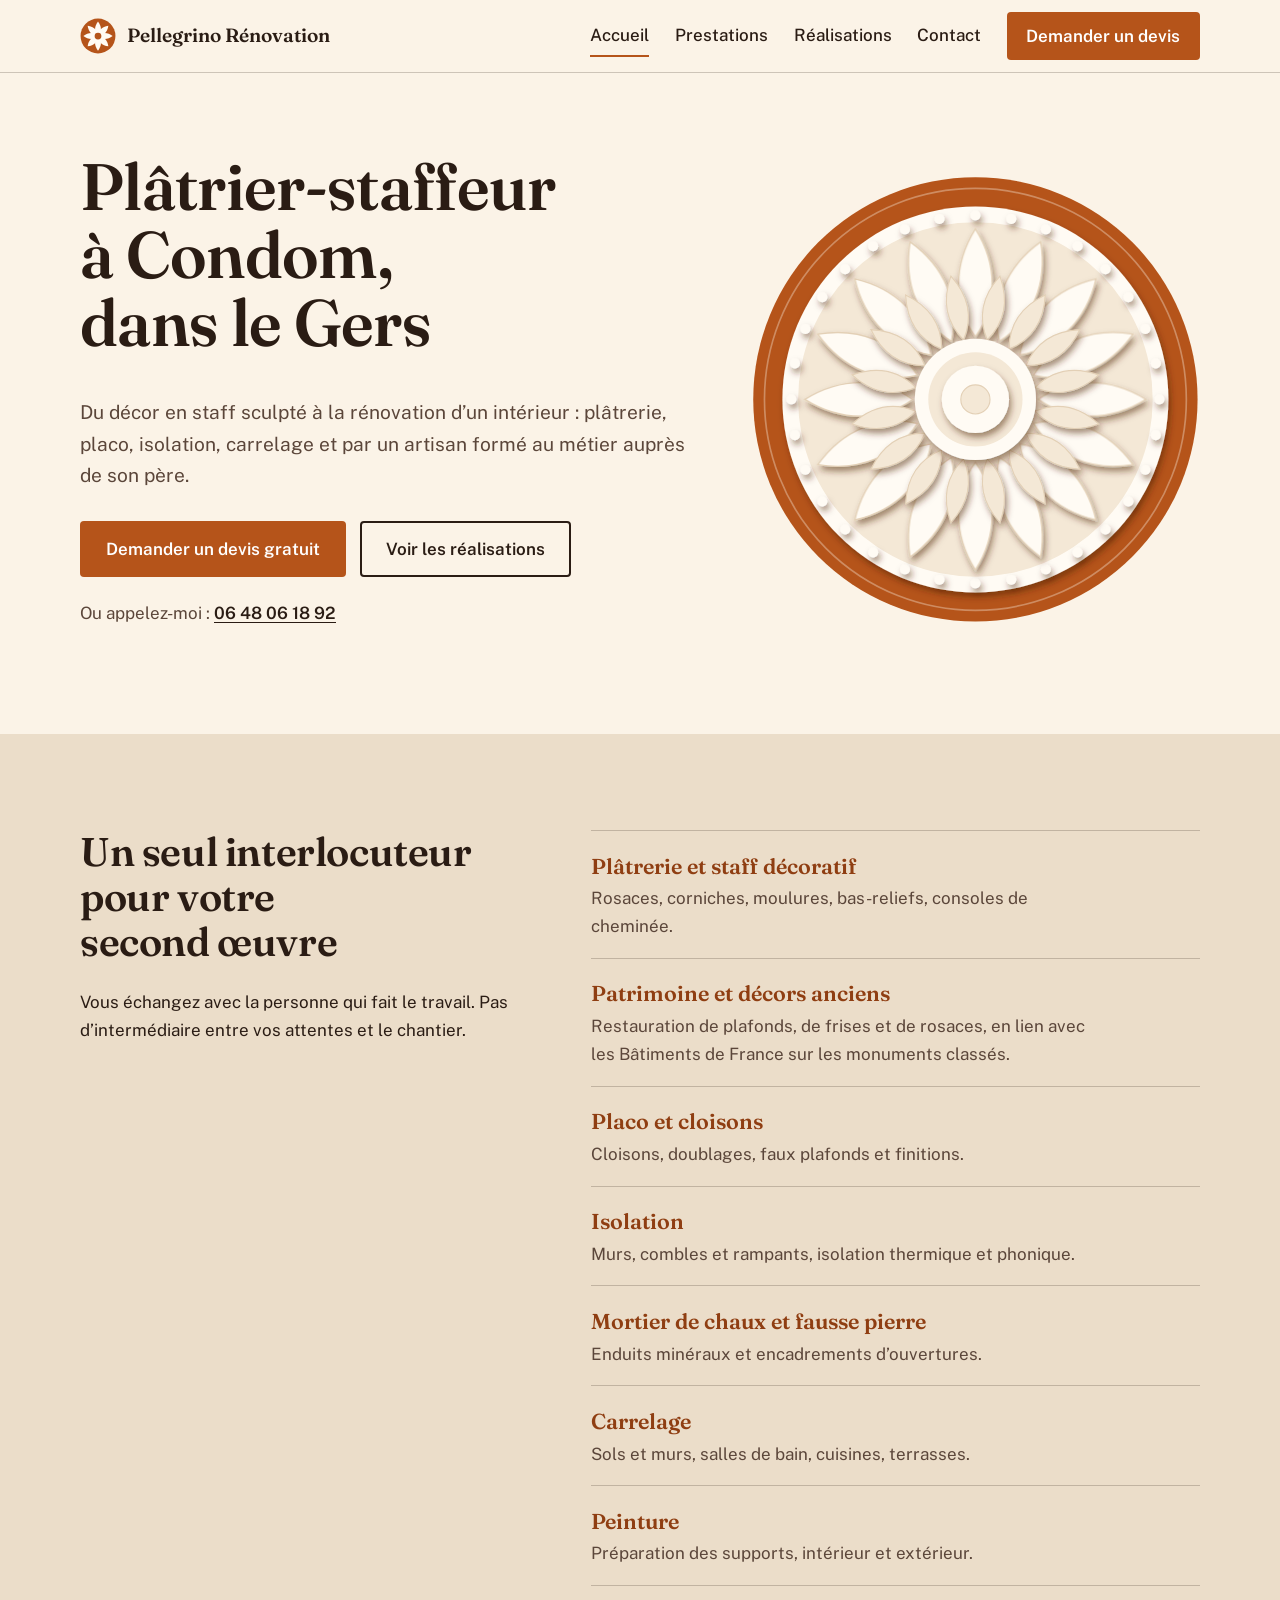
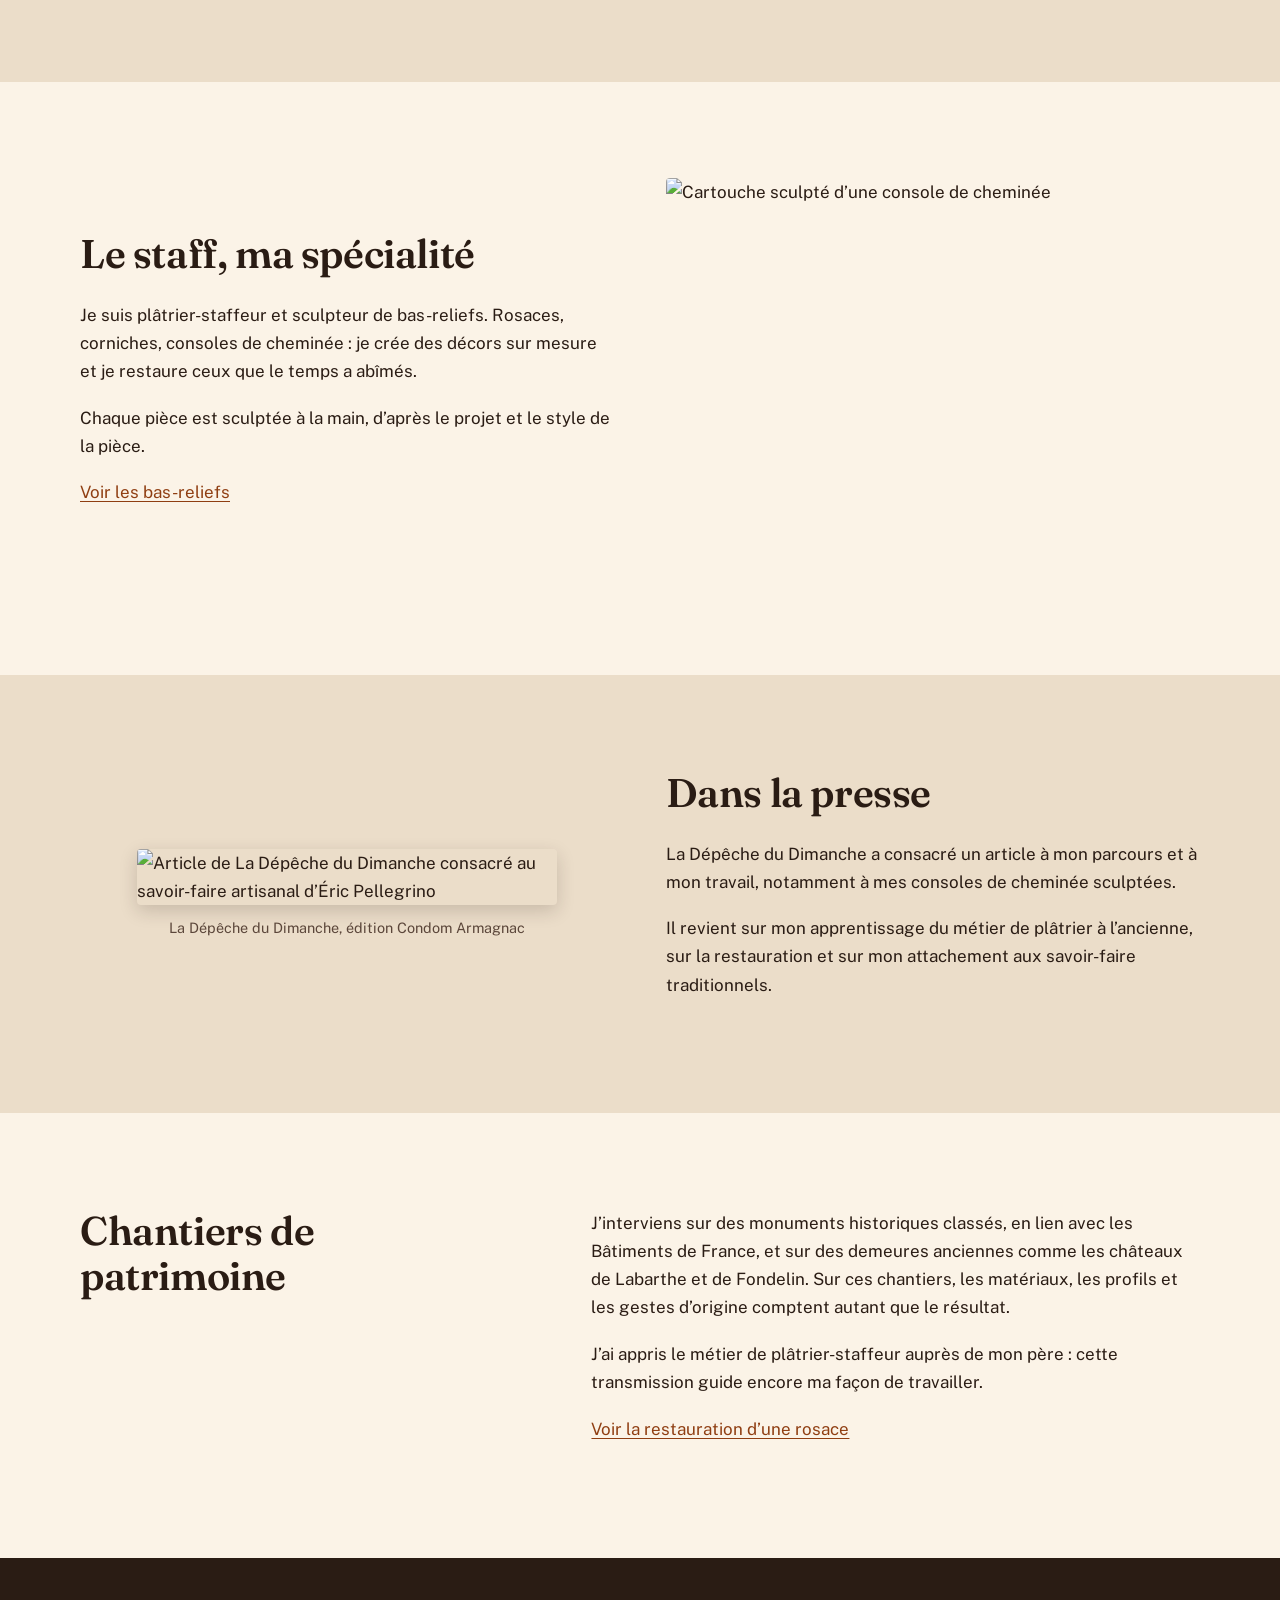
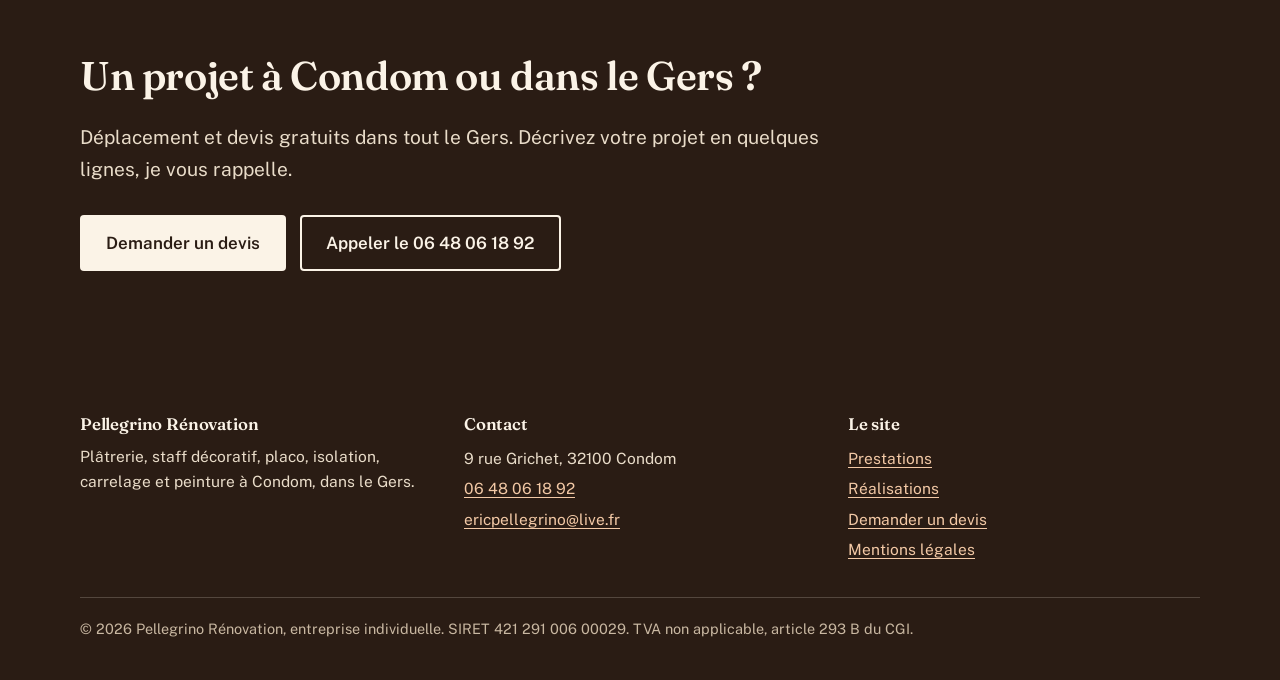
==== commit 01c34268: "Update index.html" ====
--- a/index.html
+++ b/index.html
@@ -4,7 +4,7 @@
 <meta charset="utf-8">
 <meta name="viewport" content="width=device-width, initial-scale=1">
 <title>Pellegrino Rénovation — Plâtrier-staffeur à Condom (Gers)</title>
-<meta name="description" content="Plâtrerie, staff décoratif, placo, isolation, carrelage et peinture à Condom, dans tout le Gers. Artisan plâtrier-staffeur, devis gratuit.">
+<meta name="description" content="Plâtrerie, staff décoratif, placo, isolation, carrelage  à Condom, dans tout le Gers. Artisan plâtrier-staffeur, devis gratuit.">
 <meta name="theme-color" content="#B5541A">
 <meta property="og:type" content="website">
 <meta property="og:locale" content="fr_FR">
@@ -42,7 +42,7 @@
   <div class="wrap hero-grid">
     <div>
       <h1>Plâtrier-staffeur à Condom, dans le Gers</h1>
-      <p class="lead">Du décor en staff sculpté à la rénovation d’un intérieur : plâtrerie, placo, isolation, carrelage et peinture, par un artisan formé au métier auprès de son père.</p>
+      <p class="lead">Du décor en staff sculpté à la rénovation d’un intérieur : plâtrerie, placo, isolation, carrelage et par un artisan formé au métier auprès de son père.</p>
       <div class="actions">
         <a class="btn btn-primary" href="devis.html">Demander un devis gratuit</a>
         <a class="btn btn-ghost" href="realisations.html">Voir les réalisations</a>
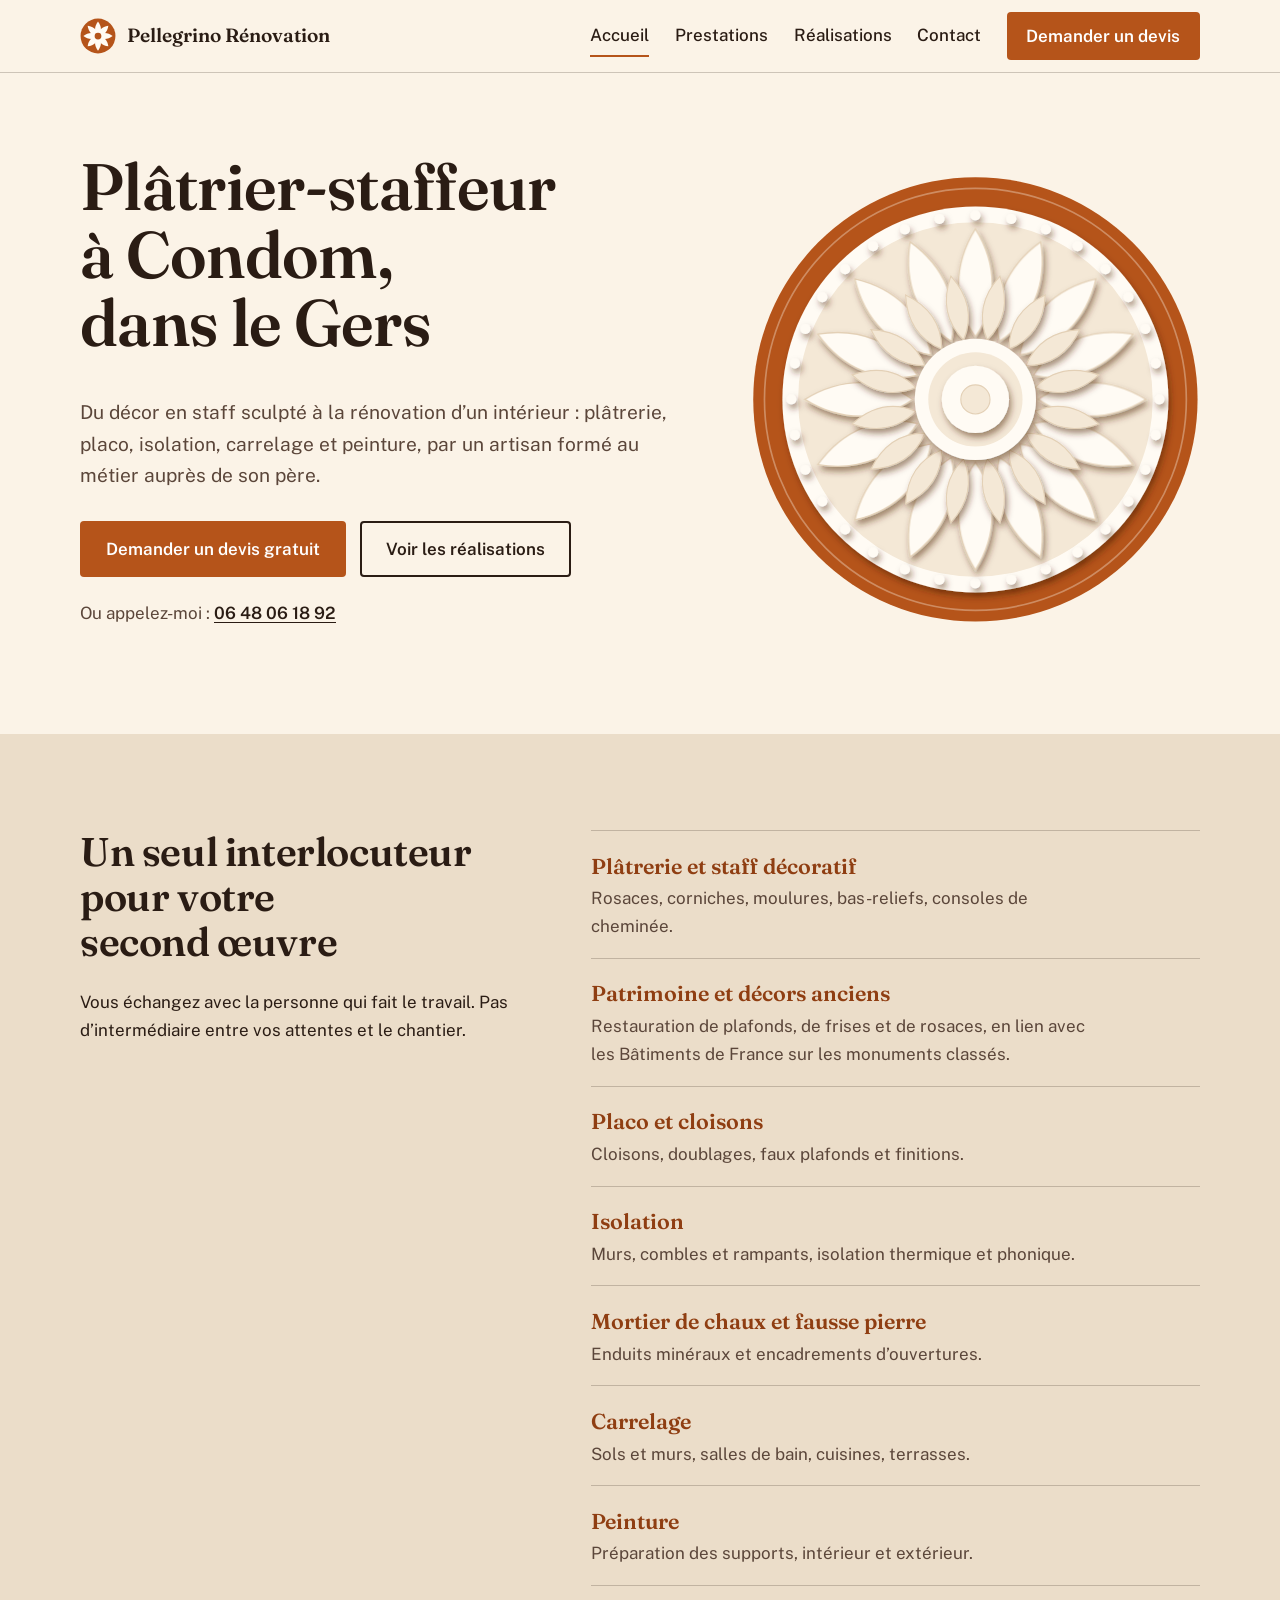
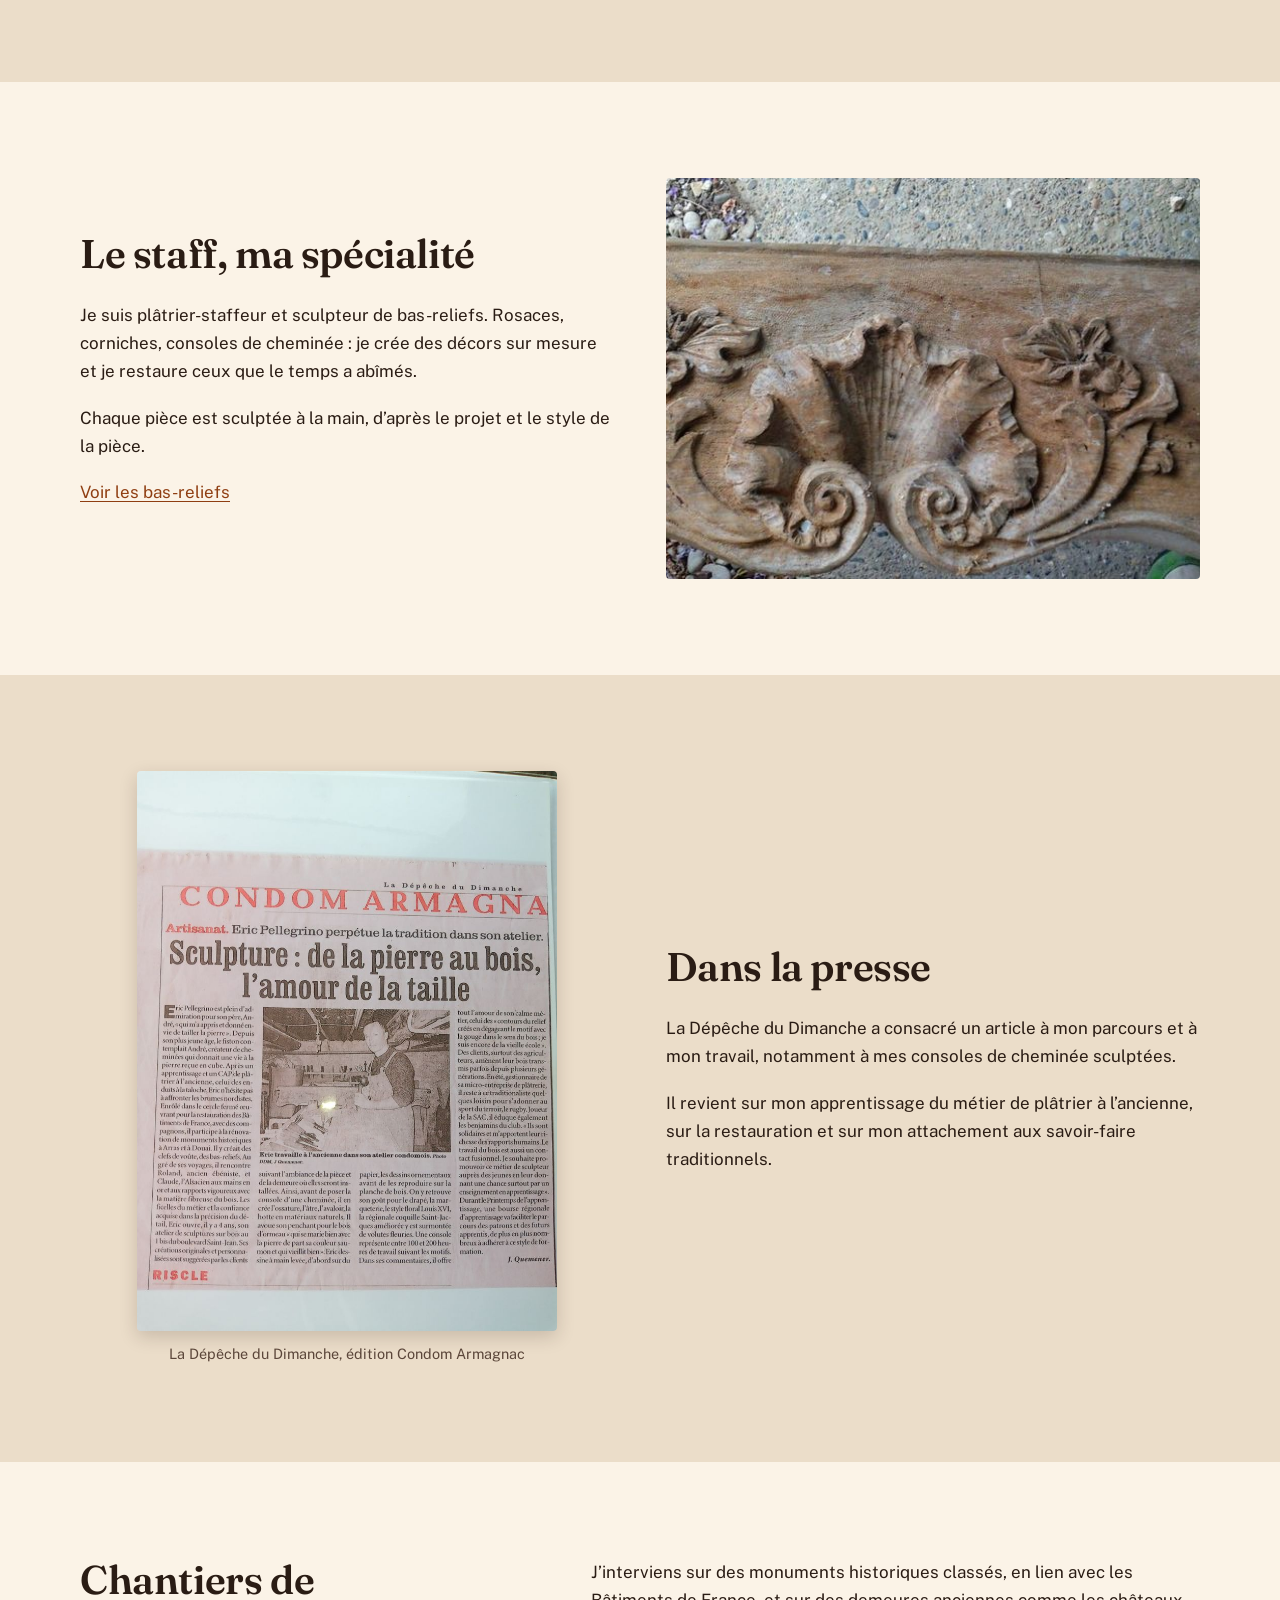
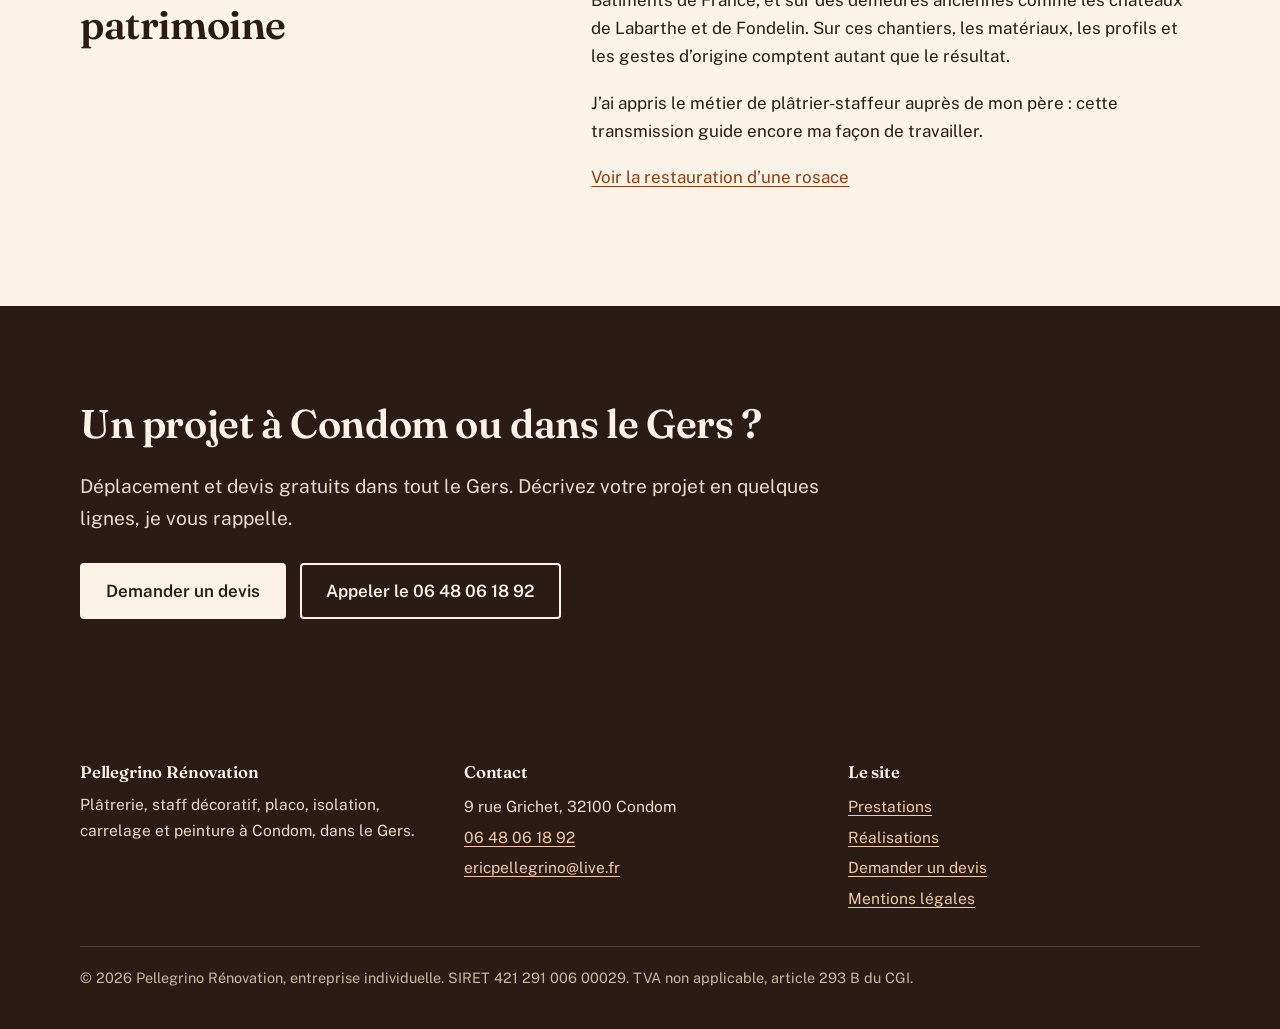
==== commit d2ba974a: "Add files via upload" ====
--- a/index.html
+++ b/index.html
@@ -4,7 +4,7 @@
 <meta charset="utf-8">
 <meta name="viewport" content="width=device-width, initial-scale=1">
 <title>Pellegrino Rénovation — Plâtrier-staffeur à Condom (Gers)</title>
-<meta name="description" content="Plâtrerie, staff décoratif, placo, isolation, carrelage  à Condom, dans tout le Gers. Artisan plâtrier-staffeur, devis gratuit.">
+<meta name="description" content="Plâtrerie, staff décoratif, placo, isolation, carrelage et peinture à Condom, dans tout le Gers. Artisan plâtrier-staffeur, devis gratuit.">
 <meta name="theme-color" content="#B5541A">
 <meta property="og:type" content="website">
 <meta property="og:locale" content="fr_FR">
@@ -42,7 +42,7 @@
   <div class="wrap hero-grid">
     <div>
       <h1>Plâtrier-staffeur à Condom, dans le Gers</h1>
-      <p class="lead">Du décor en staff sculpté à la rénovation d’un intérieur : plâtrerie, placo, isolation, carrelage et par un artisan formé au métier auprès de son père.</p>
+      <p class="lead">Du décor en staff sculpté à la rénovation d’un intérieur : plâtrerie, placo, isolation, carrelage et peinture, par un artisan formé au métier auprès de son père.</p>
       <div class="actions">
         <a class="btn btn-primary" href="devis.html">Demander un devis gratuit</a>
         <a class="btn btn-ghost" href="realisations.html">Voir les réalisations</a>
@@ -93,7 +93,7 @@
       <p><a href="realisations.html#bas-reliefs">Voir les bas-reliefs</a></p>
     </div>
     <figure class="press-media">
-      <img src="images/accueil/console-sculptee.jpg" alt="Cartouche sculpté d’une console de cheminée" width="1100" height="398" loading="lazy">
+      <img src="accueil-console-sculptee.jpg" alt="Cartouche sculpté d’une console de cheminée" width="1100" height="398" loading="lazy">
     </figure>
   </div>
 </section>
@@ -101,7 +101,7 @@
 <section class="section section-stone">
   <div class="wrap press">
     <figure class="press-media press-paper">
-      <img src="images/accueil/presse-depeche.jpg" alt="Article de La Dépêche du Dimanche consacré au savoir-faire artisanal d’Éric Pellegrino" width="825" height="1100" loading="lazy">
+      <img src="accueil-presse-depeche.jpg" alt="Article de La Dépêche du Dimanche consacré au savoir-faire artisanal d’Éric Pellegrino" width="825" height="1100" loading="lazy">
       <figcaption>La Dépêche du Dimanche, édition Condom Armagnac</figcaption>
     </figure>
     <div>
